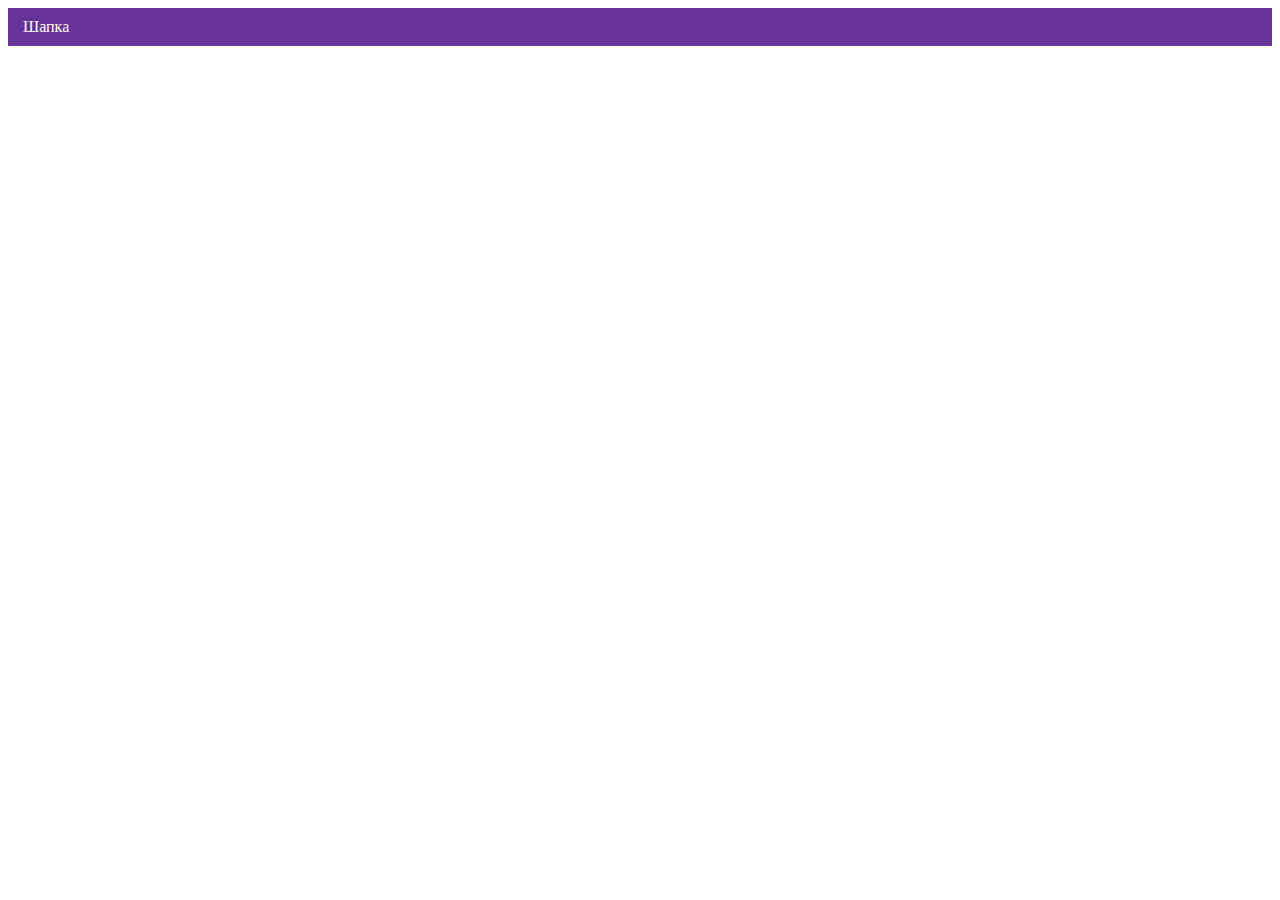
==== index.html @ 90cad971 "Deploying to gh-pages from @ htmlacademy-adaptive/1370879-cat-energy-30@26f9d9903fffa2d793361d115cda" ====
<!DOCTYPE html><html class="page" lang="ru"><head><meta charset="UTF-8"><title>Название проекта</title><meta name="viewport" content="width=device-width,initial-scale=1"><link rel="stylesheet" href="styles/styles.css"><script src="scripts/index.js" defer="defer"></script></head><body class="page__body"><header class="header">Шапка</header></body></html>
---- styles/styles.css ----
@charset "UTF-8";.header{background-color:#639;color:#fff;padding:10px 15px}
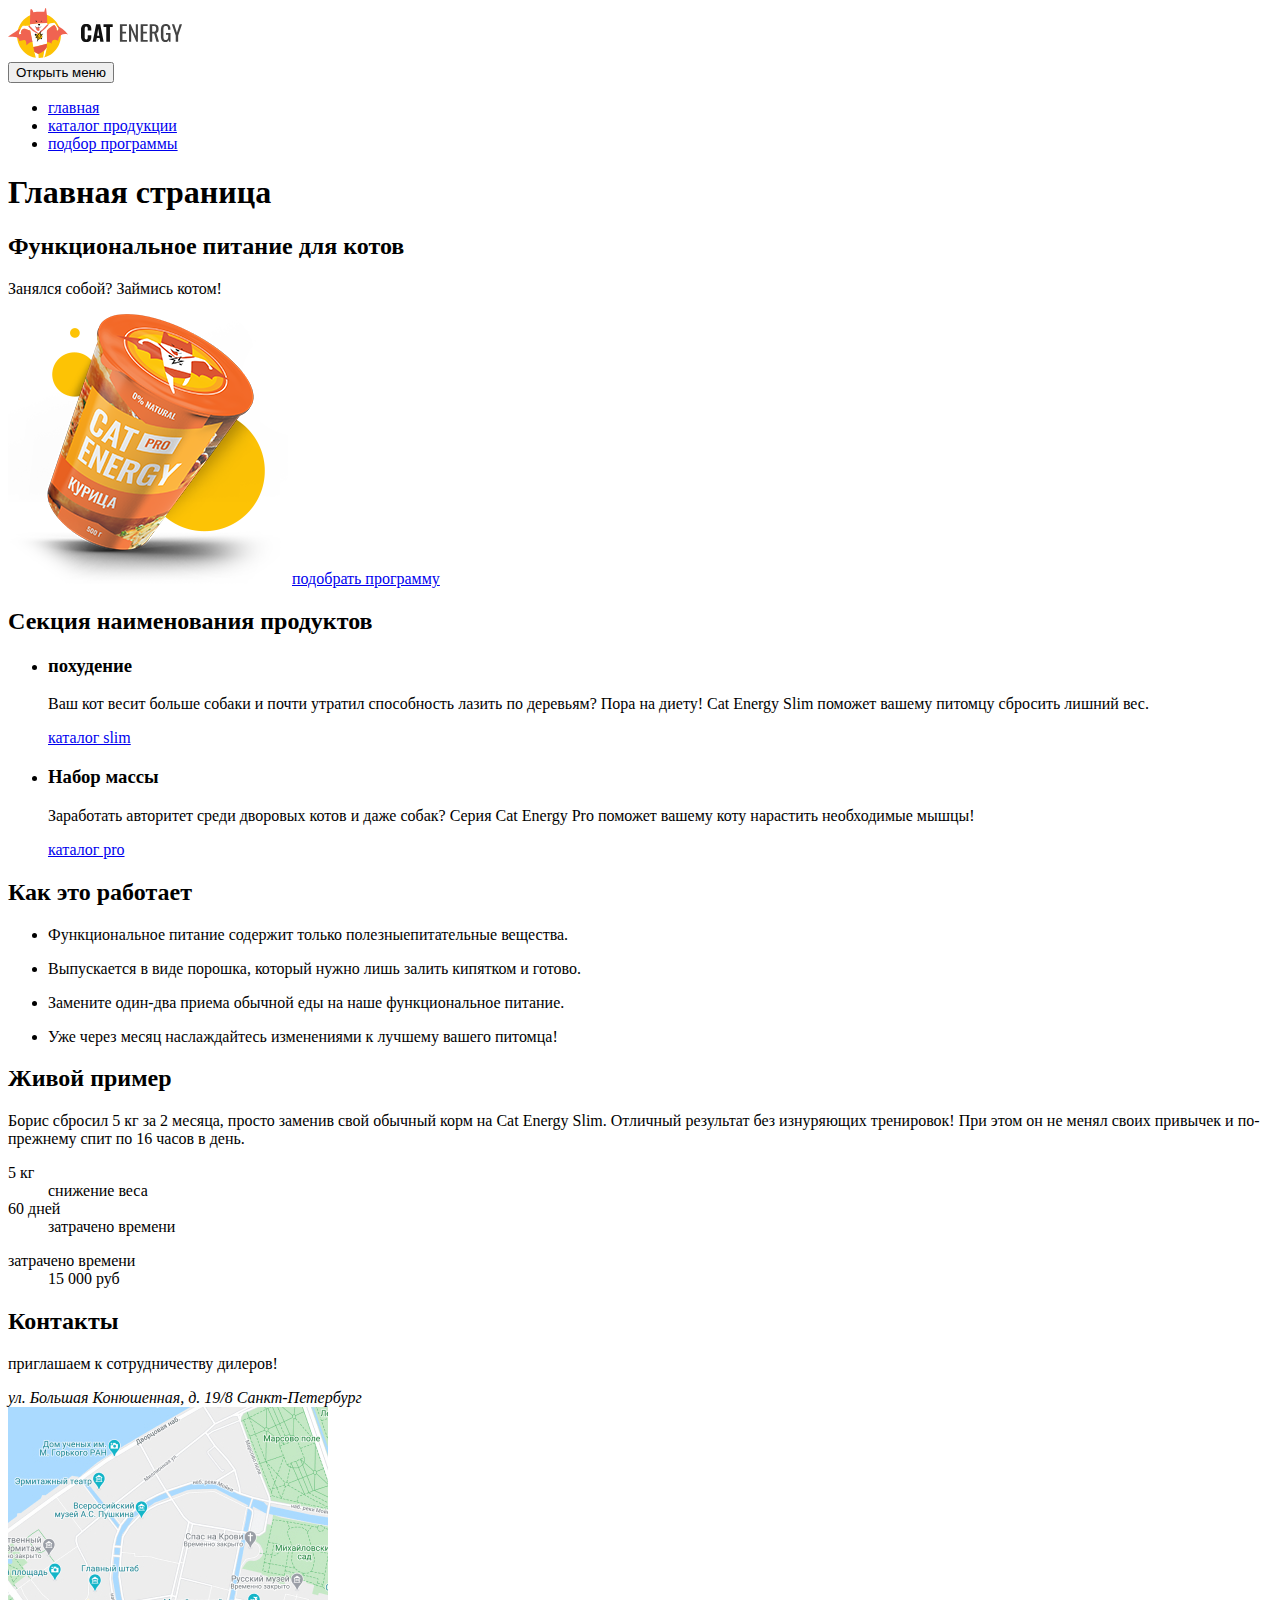
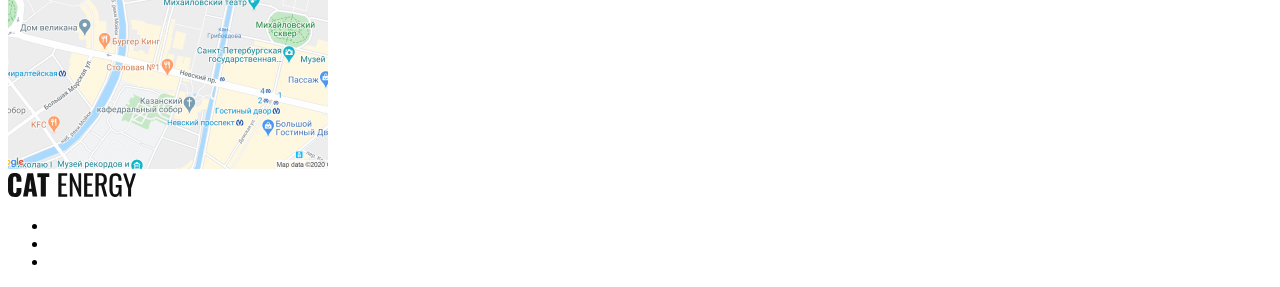
==== commit f549387b: "Deploying to gh-pages from @ htmlacademy-adaptive/1370879-cat-energy-30@d2dc400346623bf3481dd127fb9e" ====
--- a/index.html
+++ b/index.html
@@ -1 +1 @@
-<!DOCTYPE html><html class="page" lang="ru"><head><meta charset="UTF-8"><title>Название проекта</title><meta name="viewport" content="width=device-width,initial-scale=1"><link rel="stylesheet" href="styles/styles.css"><script src="scripts/index.js" defer="defer"></script></head><body class="page__body"><header class="header">Шапка</header></body></html>+<!DOCTYPE html><html class="page" lang="ru"><head><meta charset="UTF-8"><title>Название проекта</title><meta name="viewport" content="width=device-width,initial-scale=1"><link rel="stylesheet" href="styles/styles.css"><script src="scripts/index.js" defer="defer"></script></head><body class="page__body"><header class="page__main-header main-header"><a class="main-header__logo" href="index.html"><img class="main-header__logo-image" src="images/logo-tablet.svg" width="174" height="50" alt="Кэт Энержи"></a><nav class="main-header__nav site-navigation"><button class="site-navigation__toggle" type="button"><span class="visually-hidden">Открыть меню</span></button><ul class="site-navigation__list"><li class="site-navigation__item site-navigation__item--current"><a class="site-navigation__link" href="#">главная</a></li><li class="site-navigation__item"><a class="site-navigation__link" href="catalog.html">каталог продукции</a></li><li class="site-navigation__item"><a class="site-navigation__link" href="form.html">подбор программы</a></li></ul></nav></header><main class="page__main"><h1 class="visually-hidden">Главная страница</h1><section class="promo"><h2 class="promo__title">Функциональное питание для котов</h2><p class="promo__slogan">Занялся собой? Займись котом!</p><img src="images/promo-image.png" width="280" height="270" alt="В фокусе изображение спортивного питания для котов"> <a class="promo__link button" href="#">подобрать программу</a></section><section class="product"><h2 class="visually-hidden">Секция наименования продуктов</h2><ul class="product__list"><li class="product__list-item product-card"><article class="product-card__box"><!-- <img class="product-card__image" src="" alt=""> --><h3 class="product-card__title">похудение</h3><p class="product-card__description">Ваш кот весит больше собаки и почти утратил способность лазить по деревьям? Пора на диету! Cat Energy Slim поможет вашему питомцу сбросить лишний вес.</p><a class="product-card__button button" href="#">каталог slim</a></article></li><li class="product__list-item product-card"><article class="product-card__box"><!-- <img class="product-card__image" src="" alt=""> --><h3 class="product-card__title">Набор массы</h3><p class="product-card__description">Заработать авторитет среди дворовых котов и даже собак? Серия Cat Energy Pro поможет вашему коту нарастить необходимые мышцы!</p><a class="product-card__button button" href="#">каталог pro</a></article></li></ul></section><section class="examples"><h2 class="examples__title">Как это работает</h2><ul class="examples__list"><li class="examples__list-item list-item list-item--leaf"><!-- <img class="list-item__image" src="" alt=""> --><p class="list-item__text">Функциональное питание содержит только полезныепитательные вещества.</p></li><li class="examples__list-item list-item list-item--powder"><!-- <img class="list-item__image" src="" alt=""> --><p class="list-item__text">Выпускается в виде порошка, который нужно лишь залить кипятком и готово.</p></li><li class="examples__list-item list-item list-item--meal"><!-- <img class="list-item__image" src="" alt=""> --><p class="list-item__text">Замените один-два приема обычной еды на наше функциональное питание.</p></li><li class="examples__list-item list-item list-item--time"><!-- <img class="list-item__image" src="" alt=""> --><p class="list-item__text">Уже через месяц наслаждайтесь изменениями к лучшему вашего питомца!</p></li></ul></section><section class="live-example"><h2 class="live-example__title">Живой пример</h2><p class="live-example__description">Борис сбросил 5 кг за 2 месяца, просто заменив свой обычный корм на Cat Energy Slim. Отличный результат без изнуряющих тренировок! При этом он не менял своих привычек и по-прежнему спит по 16 часов в день.</p><dl class="live-example__list description-list"><div class="description-list__col"><dt class="description-list__term">5 <span>кг</span></dt><dd class="description-list__definition">снижение веса</dd></div><div class="description-list__col"><dt class="description-list__term">60 <span>дней</span></dt><dd class="description-list__definition">затрачено времени</dd></div></dl><dl class="live-example__list definition-list"><dt class="definition-list__term">затрачено времени</dt><dd class="definition-list__definition">15 000 <span>руб</span></dd></dl><div class="live-example__carousel carousel"><!-- <img class="carousel__image" src="" alt=""> --><!-- <img class="carousel__image" src="" alt=""> --><div class="carousel__control control"><div class="control"></div></div></div></section></main><footer class="footer"><div class="contacts"><h2 class="visually-hidden">Контакты</h2><div class="contacts__col-text"><p class="contacts__heading">приглашаем к сотрудничеству дилеров!</p><address class="contacts__address">ул. Большая Конюшенная, д. 19/8 Санкт-Петербург</address></div><div class="contacts__col-map map"><img class="map__image" src="images/map.jpg" width="320" height="362" alt="Карта с указанием положения магазина на ней"></div></div><a class="footer__logo" href="#" aria-label="social-link"><img src="images/footer-logo.svg" width="128" height="24" alt="Кэт Энержи"></a><ul class="socials"><li class="socials__item"><a class="socials__link socials__link--vk" href="#" aria-label="social-link"><!-- <img src="" alt=""> --></a></li><li class="socials__item"><a class="socials__link socials__link--youtube" href="#" aria-label="social-link"><!-- <img src="" alt=""> --></a></li><li class="socials__item"><a class="socials__link socials__link--telegram" href="#" aria-label="social-link"><!-- <img src="" alt=""> --></a></li></ul><a class="footer__copyright" href="#" aria-label="to-home-page"><!-- <img src="" alt=""> --></a></footer></body></html>--- a/styles/styles.css
+++ b/styles/styles.css
@@ -1 +1 @@
-@charset "UTF-8";.header{background-color:#639;color:#fff;padding:10px 15px}+@charset "UTF-8";.header{color:#fff;padding:10px 15px}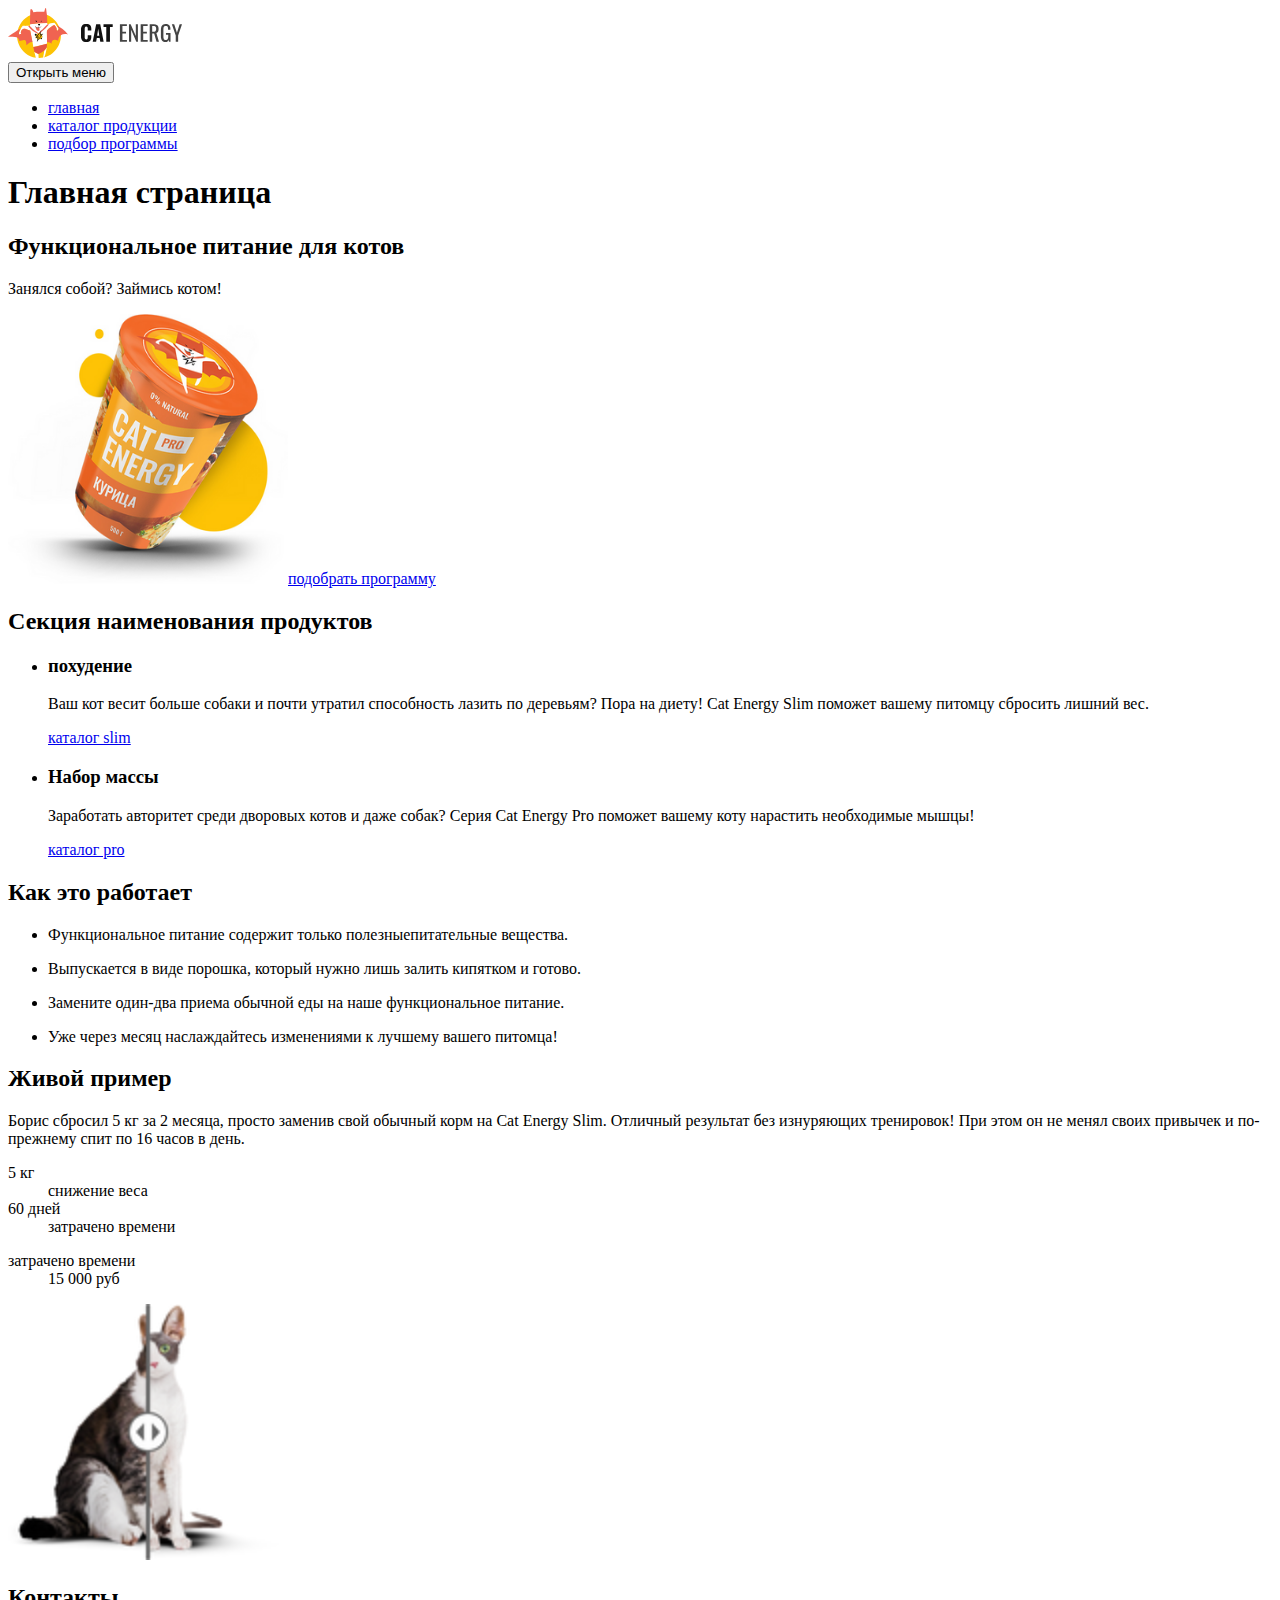
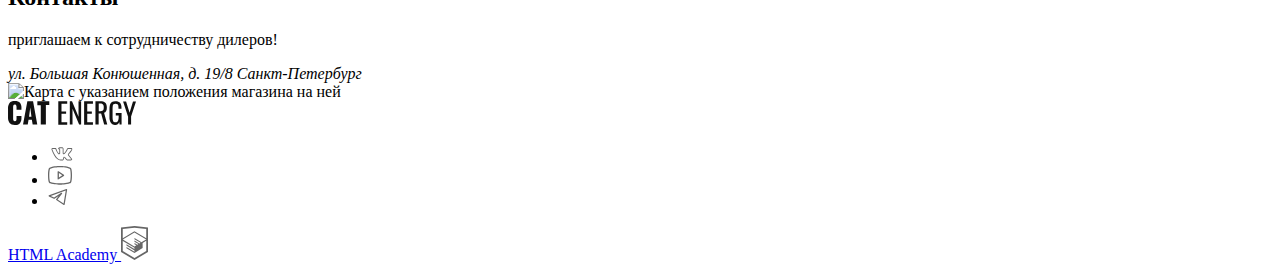
==== commit 3c390c06: "Deploying to gh-pages from @ htmlacademy-adaptive/1370879-cat-energy-30@30f369b840cfea208fa0522a5802" ====
--- a/index.html
+++ b/index.html
@@ -1 +1 @@
-<!DOCTYPE html><html class="page" lang="ru"><head><meta charset="UTF-8"><title>Название проекта</title><meta name="viewport" content="width=device-width,initial-scale=1"><link rel="stylesheet" href="styles/styles.css"><script src="scripts/index.js" defer="defer"></script></head><body class="page__body"><header class="page__main-header main-header"><a class="main-header__logo" href="index.html"><img class="main-header__logo-image" src="images/logo-tablet.svg" width="174" height="50" alt="Кэт Энержи"></a><nav class="main-header__nav site-navigation"><button class="site-navigation__toggle" type="button"><span class="visually-hidden">Открыть меню</span></button><ul class="site-navigation__list"><li class="site-navigation__item site-navigation__item--current"><a class="site-navigation__link" href="#">главная</a></li><li class="site-navigation__item"><a class="site-navigation__link" href="catalog.html">каталог продукции</a></li><li class="site-navigation__item"><a class="site-navigation__link" href="form.html">подбор программы</a></li></ul></nav></header><main class="page__main"><h1 class="visually-hidden">Главная страница</h1><section class="promo"><h2 class="promo__title">Функциональное питание для котов</h2><p class="promo__slogan">Занялся собой? Займись котом!</p><img src="images/promo-image.png" width="280" height="270" alt="В фокусе изображение спортивного питания для котов"> <a class="promo__link button" href="#">подобрать программу</a></section><section class="product"><h2 class="visually-hidden">Секция наименования продуктов</h2><ul class="product__list"><li class="product__list-item product-card"><article class="product-card__box"><!-- <img class="product-card__image" src="" alt=""> --><h3 class="product-card__title">похудение</h3><p class="product-card__description">Ваш кот весит больше собаки и почти утратил способность лазить по деревьям? Пора на диету! Cat Energy Slim поможет вашему питомцу сбросить лишний вес.</p><a class="product-card__button button" href="#">каталог slim</a></article></li><li class="product__list-item product-card"><article class="product-card__box"><!-- <img class="product-card__image" src="" alt=""> --><h3 class="product-card__title">Набор массы</h3><p class="product-card__description">Заработать авторитет среди дворовых котов и даже собак? Серия Cat Energy Pro поможет вашему коту нарастить необходимые мышцы!</p><a class="product-card__button button" href="#">каталог pro</a></article></li></ul></section><section class="examples"><h2 class="examples__title">Как это работает</h2><ul class="examples__list"><li class="examples__list-item list-item list-item--leaf"><!-- <img class="list-item__image" src="" alt=""> --><p class="list-item__text">Функциональное питание содержит только полезныепитательные вещества.</p></li><li class="examples__list-item list-item list-item--powder"><!-- <img class="list-item__image" src="" alt=""> --><p class="list-item__text">Выпускается в виде порошка, который нужно лишь залить кипятком и готово.</p></li><li class="examples__list-item list-item list-item--meal"><!-- <img class="list-item__image" src="" alt=""> --><p class="list-item__text">Замените один-два приема обычной еды на наше функциональное питание.</p></li><li class="examples__list-item list-item list-item--time"><!-- <img class="list-item__image" src="" alt=""> --><p class="list-item__text">Уже через месяц наслаждайтесь изменениями к лучшему вашего питомца!</p></li></ul></section><section class="live-example"><h2 class="live-example__title">Живой пример</h2><p class="live-example__description">Борис сбросил 5 кг за 2 месяца, просто заменив свой обычный корм на Cat Energy Slim. Отличный результат без изнуряющих тренировок! При этом он не менял своих привычек и по-прежнему спит по 16 часов в день.</p><dl class="live-example__list description-list"><div class="description-list__col"><dt class="description-list__term">5 <span>кг</span></dt><dd class="description-list__definition">снижение веса</dd></div><div class="description-list__col"><dt class="description-list__term">60 <span>дней</span></dt><dd class="description-list__definition">затрачено времени</dd></div></dl><dl class="live-example__list definition-list"><dt class="definition-list__term">затрачено времени</dt><dd class="definition-list__definition">15 000 <span>руб</span></dd></dl><div class="live-example__carousel carousel"><!-- <img class="carousel__image" src="" alt=""> --><!-- <img class="carousel__image" src="" alt=""> --><div class="carousel__control control"><div class="control"></div></div></div></section></main><footer class="footer"><div class="contacts"><h2 class="visually-hidden">Контакты</h2><div class="contacts__col-text"><p class="contacts__heading">приглашаем к сотрудничеству дилеров!</p><address class="contacts__address">ул. Большая Конюшенная, д. 19/8 Санкт-Петербург</address></div><div class="contacts__col-map map"><img class="map__image" src="images/map.jpg" width="320" height="362" alt="Карта с указанием положения магазина на ней"></div></div><a class="footer__logo" href="#" aria-label="social-link"><img src="images/footer-logo.svg" width="128" height="24" alt="Кэт Энержи"></a><ul class="socials"><li class="socials__item"><a class="socials__link socials__link--vk" href="#" aria-label="social-link"><!-- <img src="" alt=""> --></a></li><li class="socials__item"><a class="socials__link socials__link--youtube" href="#" aria-label="social-link"><!-- <img src="" alt=""> --></a></li><li class="socials__item"><a class="socials__link socials__link--telegram" href="#" aria-label="social-link"><!-- <img src="" alt=""> --></a></li></ul><a class="footer__copyright" href="#" aria-label="to-home-page"><!-- <img src="" alt=""> --></a></footer></body></html>+<!DOCTYPE html><html class="page" lang="ru"><head><meta charset="UTF-8"><title>Название проекта</title><meta name="viewport" content="width=device-width,initial-scale=1"><link rel="apple-touch-icon" sizes="57x57" href="favicons/apple-icon-57x57.png"><link rel="apple-touch-icon" sizes="60x60" href="favicons/apple-icon-60x60.png"><link rel="apple-touch-icon" sizes="72x72" href="favicons/apple-icon-72x72.png"><link rel="apple-touch-icon" sizes="76x76" href="favicons/apple-icon-76x76.png"><link rel="apple-touch-icon" sizes="114x114" href="favicons/apple-icon-114x114.png"><link rel="apple-touch-icon" sizes="120x120" href="favicons/apple-icon-120x120.png"><link rel="apple-touch-icon" sizes="144x144" href="favicons/apple-icon-144x144.png"><link rel="apple-touch-icon" sizes="152x152" href="favicons/apple-icon-152x152.png"><link rel="apple-touch-icon" sizes="180x180" href="favicons/apple-icon-180x180.png"><link rel="icon" type="image/png" sizes="192x192" href="favicons/android-icon-192x192.png"><link rel="icon" type="image/png" sizes="32x32" href="favicons/favicon-32x32.png"><link rel="icon" type="image/png" sizes="96x96" href="favicons/favicon-96x96.png"><link rel="icon" type="image/png" sizes="16x16" href="favicons/favicon-16x16.png"><!-- <link rel="manifest" href="manifest.json"> --><link rel="stylesheet" href="styles/styles.css"><script src="scripts/index.js" defer="defer"></script></head><body class="page__body"><header class="page__main-header main-header"><a class="main-header__logo logo" href="index.html"><picture><source media="(min-width: 768px)" type="image/svg+xml" srcset="images/logo-tablet.svg" width="174" height="50"><img class="logo__icon" src="images/logo-mobile.svg" width="33" height="38" alt="Кэт Энержи"></picture></a><nav class="main-header__nav site-navigation"><button class="site-navigation__toggle" type="button"><span class="visually-hidden">Открыть меню</span></button><ul class="site-navigation__list"><li class="site-navigation__item site-navigation__item--current"><a class="site-navigation__link" href="#">главная</a></li><li class="site-navigation__item"><a class="site-navigation__link" href="catalog.html">каталог продукции</a></li><li class="site-navigation__item"><a class="site-navigation__link" href="form.html">подбор программы</a></li></ul></nav></header><main class="page__main"><h1 class="visually-hidden">Главная страница</h1><section class="promo"><h2 class="promo__title">Функциональное питание для котов</h2><p class="promo__slogan">Занялся собой? Займись котом!</p><picture><source media="(min-width: 1440px)" type="image/png" srcset="images/promo-image-desktop@1x.png, images/promo-image-desktop@2x.png 2x"><source media="(min-width: 768px)" type="image/png" srcset="images/promo-image-tablet@1x.png, images/promo-image-tablet@2x.png 2x"><img src="images/promo-image@1x.png" srcset="images/promo-image@2x.png 2x" width="280" height="270" alt="В фокусе изображение спортивного питания для котов"></picture><a class="promo__link button" href="#">подобрать программу</a></section><section class="product"><h2 class="visually-hidden">Секция наименования продуктов</h2><ul class="product__list"><li class="product__item product-card product-card--diet"><article class="product-card__box"><h3 class="product-card__title">похудение</h3><p class="product-card__description">Ваш кот весит больше собаки и почти утратил способность лазить по деревьям? Пора на диету! Cat Energy Slim поможет вашему питомцу сбросить лишний вес.</p><a class="product-card__button button button--link" href="#">каталог slim</a></article></li><li class="product__item product-card product-card--weight-gain"><article class="product-card__box"><h3 class="product-card__title">Набор массы</h3><p class="product-card__description">Заработать авторитет среди дворовых котов и даже собак? Серия Cat Energy Pro поможет вашему коту нарастить необходимые мышцы!</p><a class="product-card__button button button--link" href="#">каталог pro</a></article></li></ul></section><section class="examples"><h2 class="examples__title">Как это работает</h2><ul class="examples__list"><li class="examples__list-item list-item list-item--leaf"><p class="list-item__text">Функциональное питание содержит только полезныепитательные вещества.</p></li><li class="examples__list-item list-item list-item--powder"><p class="list-item__text">Выпускается в виде порошка, который нужно лишь залить кипятком и готово.</p></li><li class="examples__list-item list-item list-item--meal"><p class="list-item__text">Замените один-два приема обычной еды на наше функциональное питание.</p></li><li class="examples__list-item list-item list-item--time"><p class="list-item__text">Уже через месяц наслаждайтесь изменениями к лучшему вашего питомца!</p></li></ul></section><section class="example"><h2 class="example__title">Живой пример</h2><p class="example__description">Борис сбросил 5 кг за 2 месяца, просто заменив свой обычный корм на Cat Energy Slim. Отличный результат без изнуряющих тренировок! При этом он не менял своих привычек и по-прежнему спит по 16 часов в день.</p><dl class="example__list description-list"><div class="description-list__col"><dt class="description-list__term">5 <span>кг</span></dt><dd class="description-list__definition">снижение веса</dd></div><div class="description-list__col"><dt class="description-list__term">60 <span>дней</span></dt><dd class="description-list__definition">затрачено времени</dd></div></dl><dl class="example__list definition-list"><dt class="definition-list__term">затрачено времени</dt><dd class="definition-list__definition">15 000 <span>руб</span></dd></dl><div class="example__carousel carousel"><picture><img class="carousel__image" src="images/slides@1x.png" srcset="images/slides@2x.png 2x" width="280" height="256" alt="Изображение кота в состоянии до и после скидывание веса"></picture><div class="carousel__control control"><div class="control"></div></div></div></section></main><footer class="footer"><div class="contacts"><h2 class="visually-hidden">Контакты</h2><div class="contacts__col-text"><p class="contacts__heading">приглашаем к сотрудничеству дилеров!</p><address class="contacts__address">ул. Большая Конюшенная, д. 19/8 Санкт-Петербург</address></div><div class="contacts__col-map map"><img class="map__image" src="images/map.jpg" width="320" height="362" alt="Карта с указанием положения магазина на ней"></div></div><a class="footer__logo" href="#" aria-label="social-link"><img src="images/footer-logo.svg" width="128" height="24" alt="Кэт Энержи"></a><ul class="socials"><li class="socials__item"><a class="socials__link socials__link--vk" href="#" aria-label="social-link"><img src="images/vkontakte.svg" width="27" height="17" alt="Логотип vkontakte"></a></li><li class="socials__item"><a class="socials__link socials__link--youtube" href="#" aria-label="social-link"><img src="images/youtube.svg" width="24" height="19" alt="Логотип Youtube"></a></li><li class="socials__item"><a class="socials__link socials__link--telegram" href="#" aria-label="social-link"><img src="images/telegram.svg" width="20" height="17" alt="Логотип Telegram"></a></li></ul><a class="footer__copyright" href="#" aria-label="to-home-page">HTML Academy <img src="images/html-academy-logo.svg" width="27" height="34" alt="Логотип HTML ACADEMY"></a></footer></body></html>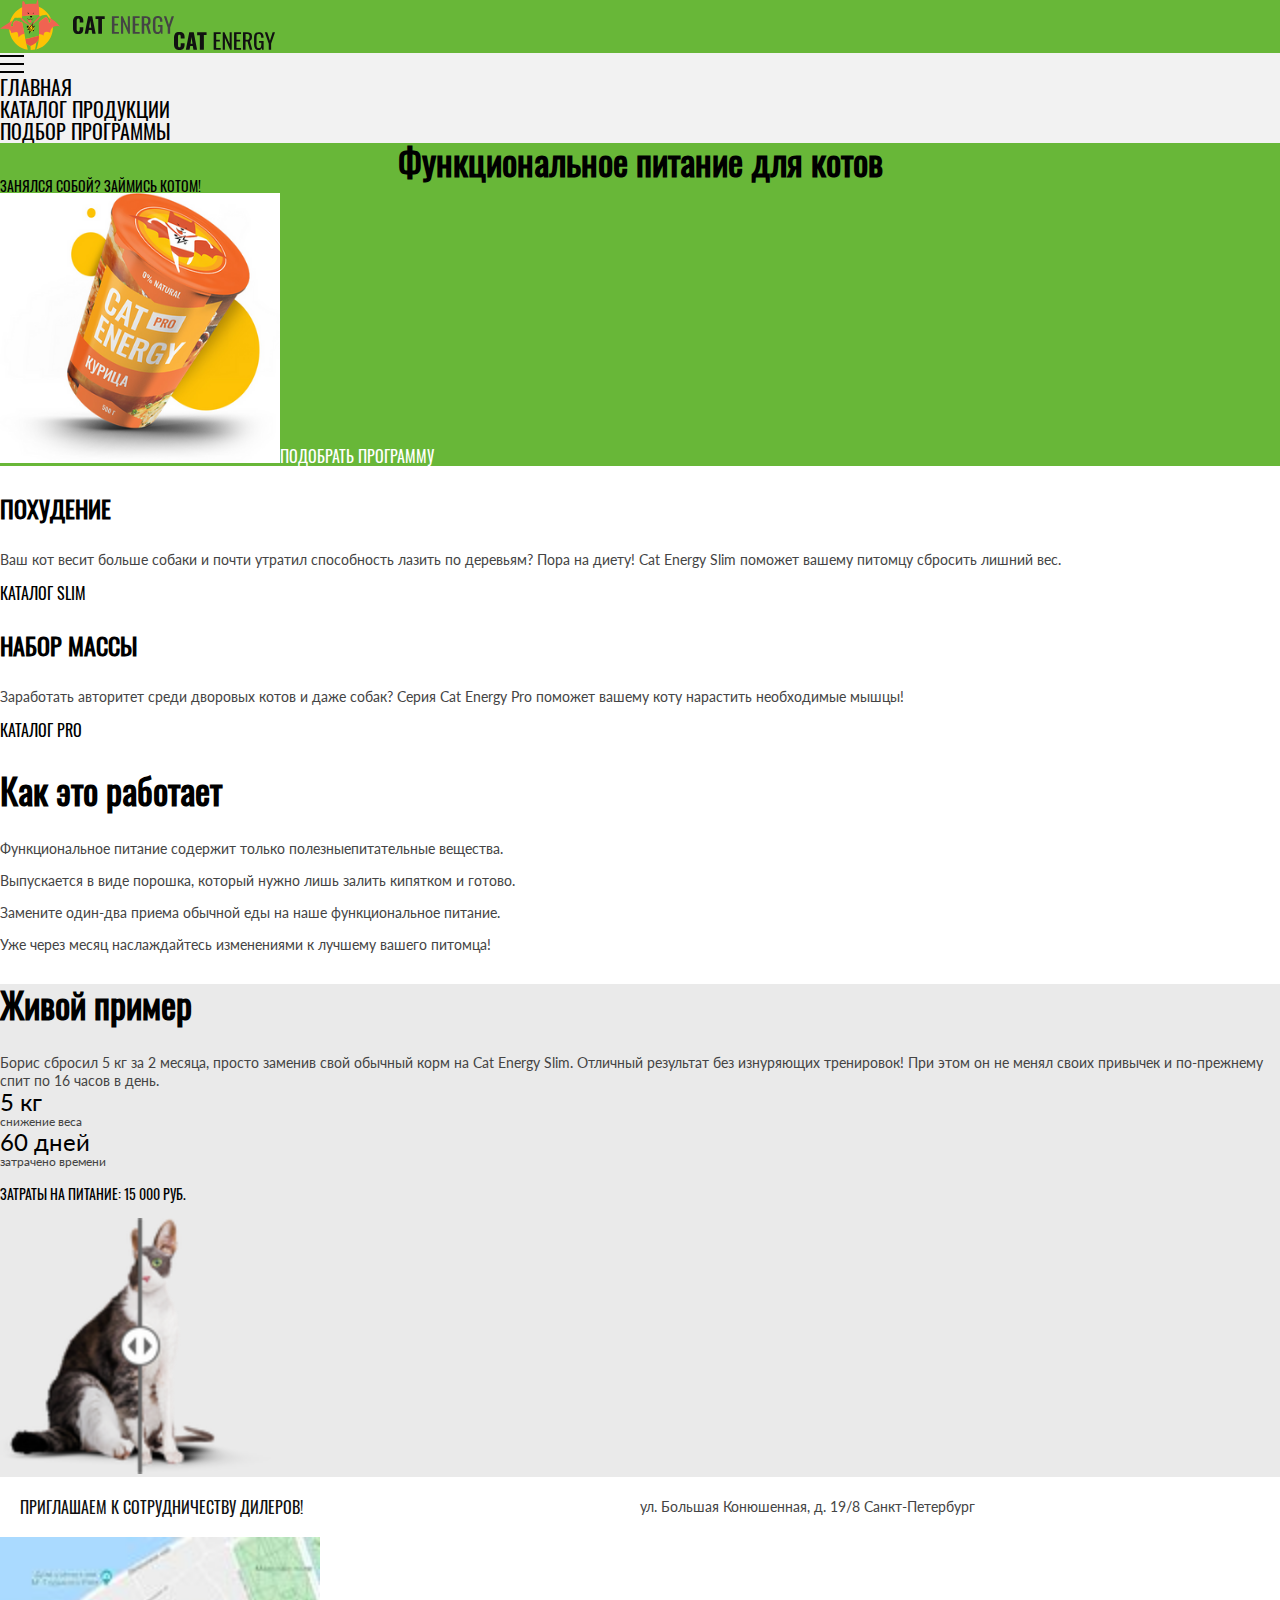
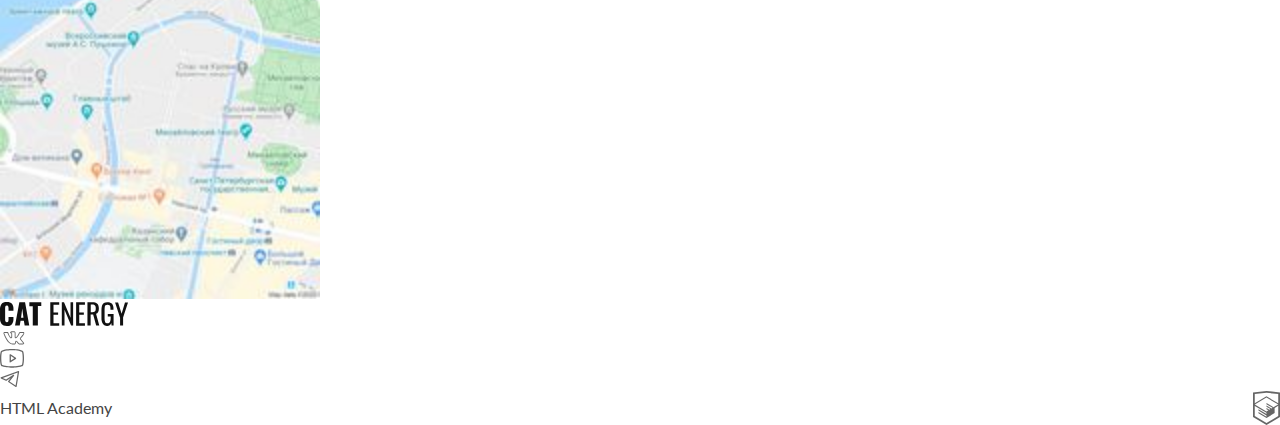
==== commit a41261de: "Deploying to gh-pages from @ htmlacademy-adaptive/1370879-cat-energy-30@36b0df5e6c14b0ab7f1eb90b1141" ====
--- a/index.html
+++ b/index.html
@@ -1 +1 @@
-<!DOCTYPE html><html class="page" lang="ru"><head><meta charset="UTF-8"><title>Название проекта</title><meta name="viewport" content="width=device-width,initial-scale=1"><link rel="apple-touch-icon" sizes="57x57" href="favicons/apple-icon-57x57.png"><link rel="apple-touch-icon" sizes="60x60" href="favicons/apple-icon-60x60.png"><link rel="apple-touch-icon" sizes="72x72" href="favicons/apple-icon-72x72.png"><link rel="apple-touch-icon" sizes="76x76" href="favicons/apple-icon-76x76.png"><link rel="apple-touch-icon" sizes="114x114" href="favicons/apple-icon-114x114.png"><link rel="apple-touch-icon" sizes="120x120" href="favicons/apple-icon-120x120.png"><link rel="apple-touch-icon" sizes="144x144" href="favicons/apple-icon-144x144.png"><link rel="apple-touch-icon" sizes="152x152" href="favicons/apple-icon-152x152.png"><link rel="apple-touch-icon" sizes="180x180" href="favicons/apple-icon-180x180.png"><link rel="icon" type="image/png" sizes="192x192" href="favicons/android-icon-192x192.png"><link rel="icon" type="image/png" sizes="32x32" href="favicons/favicon-32x32.png"><link rel="icon" type="image/png" sizes="96x96" href="favicons/favicon-96x96.png"><link rel="icon" type="image/png" sizes="16x16" href="favicons/favicon-16x16.png"><!-- <link rel="manifest" href="manifest.json"> --><link rel="stylesheet" href="styles/styles.css"><script src="scripts/index.js" defer="defer"></script></head><body class="page__body"><header class="page__main-header main-header"><a class="main-header__logo logo" href="index.html"><picture><source media="(min-width: 768px)" type="image/svg+xml" srcset="images/logo-tablet.svg" width="174" height="50"><img class="logo__icon" src="images/logo-mobile.svg" width="33" height="38" alt="Кэт Энержи"></picture></a><nav class="main-header__nav site-navigation"><button class="site-navigation__toggle" type="button"><span class="visually-hidden">Открыть меню</span></button><ul class="site-navigation__list"><li class="site-navigation__item site-navigation__item--current"><a class="site-navigation__link" href="#">главная</a></li><li class="site-navigation__item"><a class="site-navigation__link" href="catalog.html">каталог продукции</a></li><li class="site-navigation__item"><a class="site-navigation__link" href="form.html">подбор программы</a></li></ul></nav></header><main class="page__main"><h1 class="visually-hidden">Главная страница</h1><section class="promo"><h2 class="promo__title">Функциональное питание для котов</h2><p class="promo__slogan">Занялся собой? Займись котом!</p><picture><source media="(min-width: 1440px)" type="image/png" srcset="images/promo-image-desktop@1x.png, images/promo-image-desktop@2x.png 2x"><source media="(min-width: 768px)" type="image/png" srcset="images/promo-image-tablet@1x.png, images/promo-image-tablet@2x.png 2x"><img src="images/promo-image@1x.png" srcset="images/promo-image@2x.png 2x" width="280" height="270" alt="В фокусе изображение спортивного питания для котов"></picture><a class="promo__link button" href="#">подобрать программу</a></section><section class="product"><h2 class="visually-hidden">Секция наименования продуктов</h2><ul class="product__list"><li class="product__item product-card product-card--diet"><article class="product-card__box"><h3 class="product-card__title">похудение</h3><p class="product-card__description">Ваш кот весит больше собаки и почти утратил способность лазить по деревьям? Пора на диету! Cat Energy Slim поможет вашему питомцу сбросить лишний вес.</p><a class="product-card__button button button--link" href="#">каталог slim</a></article></li><li class="product__item product-card product-card--weight-gain"><article class="product-card__box"><h3 class="product-card__title">Набор массы</h3><p class="product-card__description">Заработать авторитет среди дворовых котов и даже собак? Серия Cat Energy Pro поможет вашему коту нарастить необходимые мышцы!</p><a class="product-card__button button button--link" href="#">каталог pro</a></article></li></ul></section><section class="examples"><h2 class="examples__title">Как это работает</h2><ul class="examples__list"><li class="examples__list-item list-item list-item--leaf"><p class="list-item__text">Функциональное питание содержит только полезныепитательные вещества.</p></li><li class="examples__list-item list-item list-item--powder"><p class="list-item__text">Выпускается в виде порошка, который нужно лишь залить кипятком и готово.</p></li><li class="examples__list-item list-item list-item--meal"><p class="list-item__text">Замените один-два приема обычной еды на наше функциональное питание.</p></li><li class="examples__list-item list-item list-item--time"><p class="list-item__text">Уже через месяц наслаждайтесь изменениями к лучшему вашего питомца!</p></li></ul></section><section class="example"><h2 class="example__title">Живой пример</h2><p class="example__description">Борис сбросил 5 кг за 2 месяца, просто заменив свой обычный корм на Cat Energy Slim. Отличный результат без изнуряющих тренировок! При этом он не менял своих привычек и по-прежнему спит по 16 часов в день.</p><dl class="example__list description-list"><div class="description-list__col"><dt class="description-list__term">5 <span>кг</span></dt><dd class="description-list__definition">снижение веса</dd></div><div class="description-list__col"><dt class="description-list__term">60 <span>дней</span></dt><dd class="description-list__definition">затрачено времени</dd></div></dl><dl class="example__list definition-list"><dt class="definition-list__term">затрачено времени</dt><dd class="definition-list__definition">15 000 <span>руб</span></dd></dl><div class="example__carousel carousel"><picture><img class="carousel__image" src="images/slides@1x.png" srcset="images/slides@2x.png 2x" width="280" height="256" alt="Изображение кота в состоянии до и после скидывание веса"></picture><div class="carousel__control control"><div class="control"></div></div></div></section></main><footer class="footer"><div class="contacts"><h2 class="visually-hidden">Контакты</h2><div class="contacts__col-text"><p class="contacts__heading">приглашаем к сотрудничеству дилеров!</p><address class="contacts__address">ул. Большая Конюшенная, д. 19/8 Санкт-Петербург</address></div><div class="contacts__col-map map"><img class="map__image" src="images/map.jpg" width="320" height="362" alt="Карта с указанием положения магазина на ней"></div></div><a class="footer__logo" href="#" aria-label="social-link"><img src="images/footer-logo.svg" width="128" height="24" alt="Кэт Энержи"></a><ul class="socials"><li class="socials__item"><a class="socials__link socials__link--vk" href="#" aria-label="social-link"><img src="images/vkontakte.svg" width="27" height="17" alt="Логотип vkontakte"></a></li><li class="socials__item"><a class="socials__link socials__link--youtube" href="#" aria-label="social-link"><img src="images/youtube.svg" width="24" height="19" alt="Логотип Youtube"></a></li><li class="socials__item"><a class="socials__link socials__link--telegram" href="#" aria-label="social-link"><img src="images/telegram.svg" width="20" height="17" alt="Логотип Telegram"></a></li></ul><a class="footer__copyright" href="#" aria-label="to-home-page">HTML Academy <img src="images/html-academy-logo.svg" width="27" height="34" alt="Логотип HTML ACADEMY"></a></footer></body></html>+<!DOCTYPE html><html class="page" lang="ru"><head><meta charset="UTF-8"><meta name="viewport" content="width=device-width,initial-scale=1"><link rel="apple-touch-icon" sizes="57x57" href="favicons/apple-icon-57x57.png"><link rel="apple-touch-icon" sizes="60x60" href="favicons/apple-icon-60x60.png"><link rel="apple-touch-icon" sizes="72x72" href="favicons/apple-icon-72x72.png"><link rel="apple-touch-icon" sizes="76x76" href="favicons/apple-icon-76x76.png"><link rel="apple-touch-icon" sizes="114x114" href="favicons/apple-icon-114x114.png"><link rel="apple-touch-icon" sizes="120x120" href="favicons/apple-icon-120x120.png"><link rel="apple-touch-icon" sizes="144x144" href="favicons/apple-icon-144x144.png"><link rel="apple-touch-icon" sizes="152x152" href="favicons/apple-icon-152x152.png"><link rel="apple-touch-icon" sizes="180x180" href="favicons/apple-icon-180x180.png"><link rel="icon" type="image/png" sizes="192x192" href="favicons/android-icon-192x192.png"><link rel="icon" type="image/png" sizes="32x32" href="favicons/favicon-32x32.png"><link rel="icon" type="image/png" sizes="96x96" href="favicons/favicon-96x96.png"><link rel="icon" type="image/png" sizes="16x16" href="favicons/favicon-16x16.png"><title>Название проекта</title><link rel="stylesheet" href="styles/styles.css"><script src="scripts/index.js" defer="defer"></script></head><body class="page__body"><header class="page__main-header main-header"><a class="main-header__logo logo" href="index.html"><picture><source media="(min-width: 768px)" type="image/svg+xml" srcset="images/logo-tablet.svg" width="174" height="50"><img class="logo__icon" src="images/logo-mobile.svg" width="33" height="38" alt="Кэт Энержи"></picture><picture><img class="logo__slogan" src="images/logo-mobile-2.svg" width="101" height="18" alt="Кэт Энержи"></picture></a><nav class="main-header__nav site-navigation"><button class="site-navigation__toggle" type="button"><span class="visually-hidden">Открыть меню</span></button><ul class="site-navigation__list"><li class="site-navigation__item site-navigation__item--current"><a class="site-navigation__link" href="#">главная</a></li><li class="site-navigation__item"><a class="site-navigation__link" href="catalog.html">каталог продукции</a></li><li class="site-navigation__item"><a class="site-navigation__link" href="form.html">подбор программы</a></li></ul></nav></header><main class="page__main"><h1 class="visually-hidden">Главная страница</h1><section class="promo"><h2 class="promo__title">Функциональное питание для котов</h2><p class="promo__slogan">Занялся собой? Займись котом!</p><picture><source media="(min-width: 1440px)" type="image/png" srcset="images/promo-image-desktop@1x.png, images/promo-image-desktop@2x.png 2x"><source media="(min-width: 768px)" type="image/png" srcset="images/promo-image-tablet@1x.png, images/promo-image-tablet@2x.png 2x"><img src="images/promo-image@1x.png" srcset="images/promo-image@2x.png 2x" width="280" height="270" alt="В фокусе изображение спортивного питания для котов"></picture><a class="promo__link button" href="#">подобрать программу</a></section><section class="advertisement"><h2 class="visually-hidden">Секция рекламирования наименования продуктов</h2><ul class="advertisement__list"><li class="advertisement__item advertisement__item--diet"><article class="advertisement__box"><h3 class="advertisement__title">похудение</h3><p class="advertisement__description">Ваш кот весит больше собаки и почти утратил способность лазить по деревьям? Пора на диету! Cat Energy Slim поможет вашему питомцу сбросить лишний вес.</p><a class="advertisement__link link" href="#">каталог slim</a></article></li><li class="advertisement__item advertisement__item--weight-gain"><article class="advertisement__box"><h3 class="advertisement__title">Набор массы</h3><p class="advertisement__description">Заработать авторитет среди дворовых котов и даже собак? Серия Cat Energy Pro поможет вашему коту нарастить необходимые мышцы!</p><a class="advertisement__button link" href="#">каталог pro</a></article></li></ul></section><section class="how-it-work"><h2 class="how-it-work__title">Как это работает</h2><ul class="how-it-work__list"><li class="how-it-work__list-item how-it-work__list-item--leaf"><p class="how-it-work__text">Функциональное питание содержит только полезныепитательные вещества.</p></li><li class="how-it-work__list-item how-it-work__list-item--powder"><p class="how-it-work__text">Выпускается в виде порошка, который нужно лишь залить кипятком и готово.</p></li><li class="how-it-work__list-item how-it-work__list-item--meal"><p class="how-it-work__text">Замените один-два приема обычной еды на наше функциональное питание.</p></li><li class="how-it-work__list-item how-it-work__list-item--time"><p class="how-it-work__text">Уже через месяц наслаждайтесь изменениями к лучшему вашего питомца!</p></li></ul></section><section class="example"><h2 class="example__title">Живой пример</h2><p class="example__description">Борис сбросил 5 кг за 2 месяца, просто заменив свой обычный корм на Cat Energy Slim. Отличный результат без изнуряющих тренировок! При этом он не менял своих привычек и по-прежнему спит по 16 часов в день.</p><dl class="example__list example-stats"><div class="example-stats__col"><dt class="example-stats__term">5 <span>кг</span></dt><dd class="example-stats__definition">снижение веса</dd></div><div class="example-stats__col"><dt class="example-stats__term">60 <span>дней</span></dt><dd class="example-stats__definition">затрачено времени</dd></div></dl><p class="example__expenses">Затраты на питание: <span>15 000 РУБ</span>.</p><div class="example__carousel carousel"><picture><img class="carousel__image" src="images/slides@1x.png" srcset="images/slides@2x.png 2x" width="280" height="256" alt="Изображение кота в состоянии до и после скидывание веса"></picture><div class="carousel__control control"><div class="control"></div></div></div></section></main><footer class="footer"><div class="footer__contacts contacts"><h2 class="visually-hidden">Контакты</h2><div class="contacts__col-text"><p class="contacts__heading">приглашаем к сотрудничеству дилеров!</p><address class="contacts__address">ул. Большая Конюшенная, д. 19/8 Санкт-Петербург</address></div><div class="contacts__col-map map"><img class="map__image" src="images/map@1x.jpg" width="320" height="362" alt="Карта с указанием положения магазина на ней"></div></div><a class="footer__logo" href="#" aria-label="social-link"><img src="images/footer-logo.svg" width="128" height="24" alt="Кэт Энержи"></a><ul class="footer__socials socials"><li class="socials__item"><a class="socials__link socials__link--vk" href="#" aria-label="social-link"><img src="images/vkontakte.svg" width="27" height="17" alt="Логотип vkontakte"></a></li><li class="socials__item"><a class="socials__link socials__link--youtube" href="#" aria-label="social-link"><img src="images/youtube.svg" width="24" height="19" alt="Логотип Youtube"></a></li><li class="socials__item"><a class="socials__link socials__link--telegram" href="#" aria-label="social-link"><img src="images/telegram.svg" width="20" height="17" alt="Логотип Telegram"></a></li></ul><a class="footer__copyright" href="#" aria-label="to-home-page">HTML Academy <img src="images/html-academy-logo.svg" width="27" height="34" alt="Логотип HTML ACADEMY"></a></footer></body></html>--- a/styles/styles.css
+++ b/styles/styles.css
@@ -1 +1 @@
-@charset "UTF-8";.header{color:#fff;padding:10px 15px}+@charset "UTF-8";body{margin:0;padding:0;font-family:"Oswald",sans-serif;font-size:16px;font-weight:400;line-height:20px}@font-face{font-family:"Oswald";font-weight:400;font-style:normal;font-display:swap;src:url(../fonts/oswald/oswaldregular.woff2)format("woff2")}@font-face{font-family:"Lato";font-weight:400;font-style:normal;font-display:swap;src:url(../fonts/lato/Lato-Regular.woff2)format("woff2")}.visually-hidden{position:absolute;width:1px;height:1px;margin:-1px;border:0;padding:0;white-space:nowrap;-webkit-clip-path:inset(100%);clip-path:inset(100%);clip:rect(0 0 0 0);overflow:hidden}.page{display:grid;grid-template-rows:auto 1fr auto}.page__title{margin:0;font-size:36px;line-height:36px;color:#000}.main-header{background-color:#68b738}.site-navigation{background-color:#f2f2f2}.site-navigation__toggle{display:block;width:24px;height:24px;margin:0;padding:0;border:0;outline:0;background:0 0;background-image:url(../images/burger.svg);background-repeat:no-repeat;background-position:center}.site-navigation__list{margin:0;padding:0;list-style:none}.site-navigation__link{font-size:20px;line-height:20px;text-transform:uppercase;text-decoration:none;color:#000}.promo{background-color:#68b738}.promo__title{margin:0;font-size:36px;line-height:36px;text-align:center}.promo__slogan{margin:0;font-size:14px;line-height:14px;text-transform:uppercase}.advertisement__list{margin:0;padding:0;list-style:none}.advertisement__title{font-size:24px;line-height:37px;text-transform:uppercase;color:#000}.advertisement__description{font-family:"Lato",sans-serif;font-size:14px;line-height:18px;color:#444}.button,.button--show-all,.link{font-size:16px;text-transform:uppercase}.link{line-height:16px;color:#000;text-decoration:none}.button,.button--show-all{line-height:20px}.button{text-decoration:none;color:#fff}.button--show-all{color:#444}.how-it-work__title{font-size:36px;line-height:40px;color:#000}.how-it-work__list{margin:0;padding:0;list-style:none}.how-it-work__text{font-family:"Lato",sans-serif;font-size:14px;line-height:18px;color:#444}.example{background-color:#eaeaea}.example__title{font-size:36px;line-height:40px;color:#000}.example__description{margin:0;font-family:"Lato",sans-serif;font-size:14px;line-height:18px;color:#444}.example__expenses{font-size:14px;line-height:20px;text-transform:uppercase;color:#000}.example-stats{margin:0}.example-stats__definition,.example-stats__term{font-family:"Lato",sans-serif;font-size:24px;line-height:24px;color:#000}.example-stats__definition{margin:0;font-size:12px;line-height:16px;color:#444}.catalog__list{margin:0;padding:0;list-style:none}.card__heading{font-size:16px;line-height:20px;text-transform:uppercase;color:#222}.card-info__definition,.card-info__term{font-family:"Lato",sans-serif;font-size:16px;line-height:20px;color:#444}.card-info__definition{margin:0;font-size:12px;line-height:16px}.add-more__heading{font-size:16px;line-height:20px;text-transform:uppercase;color:#111}.add-more__slogan{font-family:"Lato",sans-serif;font-size:12px;line-height:16px;color:#444}.add-goods__title{margin:0;font-size:24px;line-height:24px;color:#000}.add-goods__list{margin:0;padding:0;list-style:none}.add-card__heading{margin:0;font-size:16px;line-height:16px;text-transform:uppercase;color:#222}.add-card__list{margin:0}.add-card__definition,.add-card__term{font-family:"Lato",sans-serif;font-size:14px;line-height:14px;color:#444}.add-card__definition{margin:0}.gift__slogan{font-family:"Lato",sans-serif;font-size:16px;line-height:20px;color:#fff}.form__title{margin:0;font-size:36px;line-height:36px;color:#000}.form__slogan{font-size:14px;line-height:18px;text-transform:uppercase;color:#000}.form-content__field{border:0;outline:0}.form-content__legend{padding:0;font-size:24px;line-height:26px;color:#000}.input,.label{font-size:16px;line-height:18px;text-transform:uppercase;color:#444}.input{padding:0}.footer__copyright{display:flex;align-items:center;font-family:"Lato",sans-serif;font-size:16px;line-height:20px;text-decoration:none;color:#444}.footer__copyright img{margin-left:auto}.contacts__col-text{display:flex;padding:20px}.contacts__heading{width:50%;margin:0;font-size:16px;line-height:20px;text-transform:uppercase;color:#111}.contacts__address{width:50%;font-style:normal;font-family:"Lato",sans-serif;font-size:14px;line-height:20px;color:#444}.socials{margin:0;padding:0;list-style:none}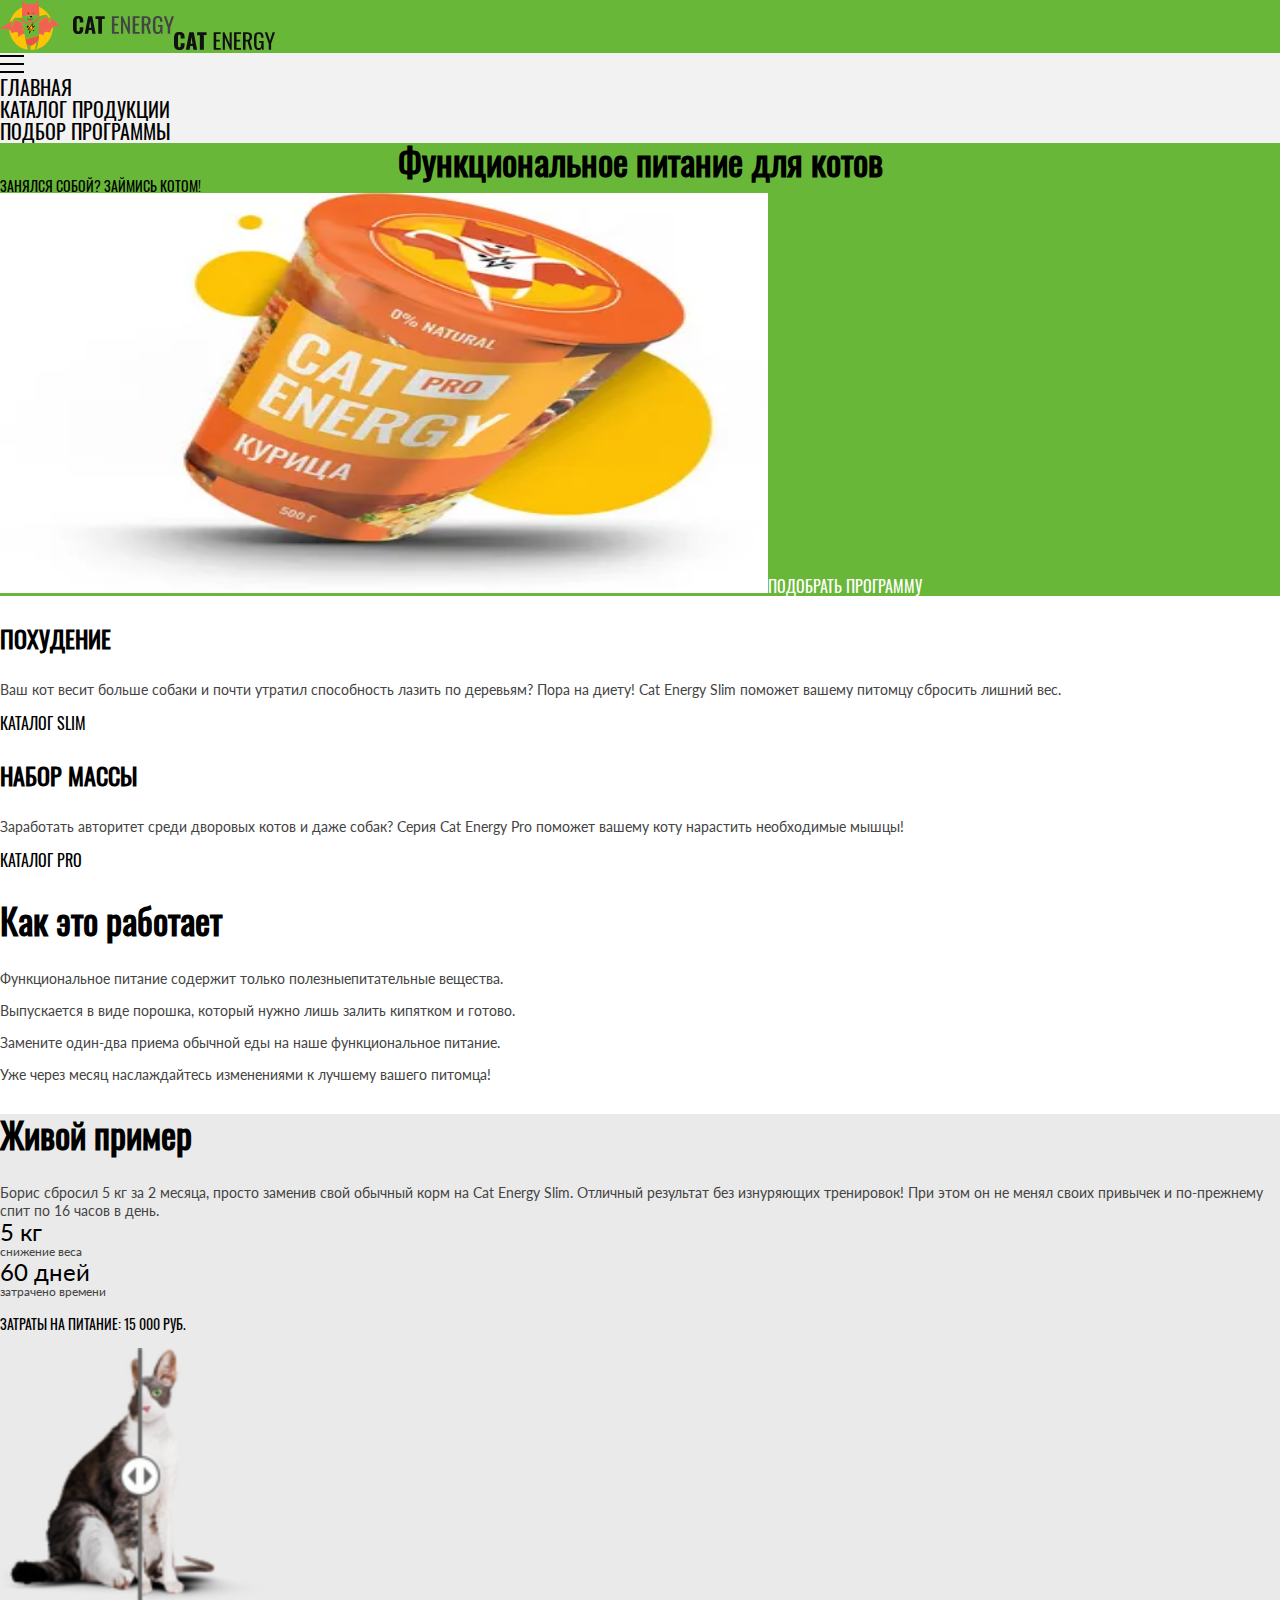
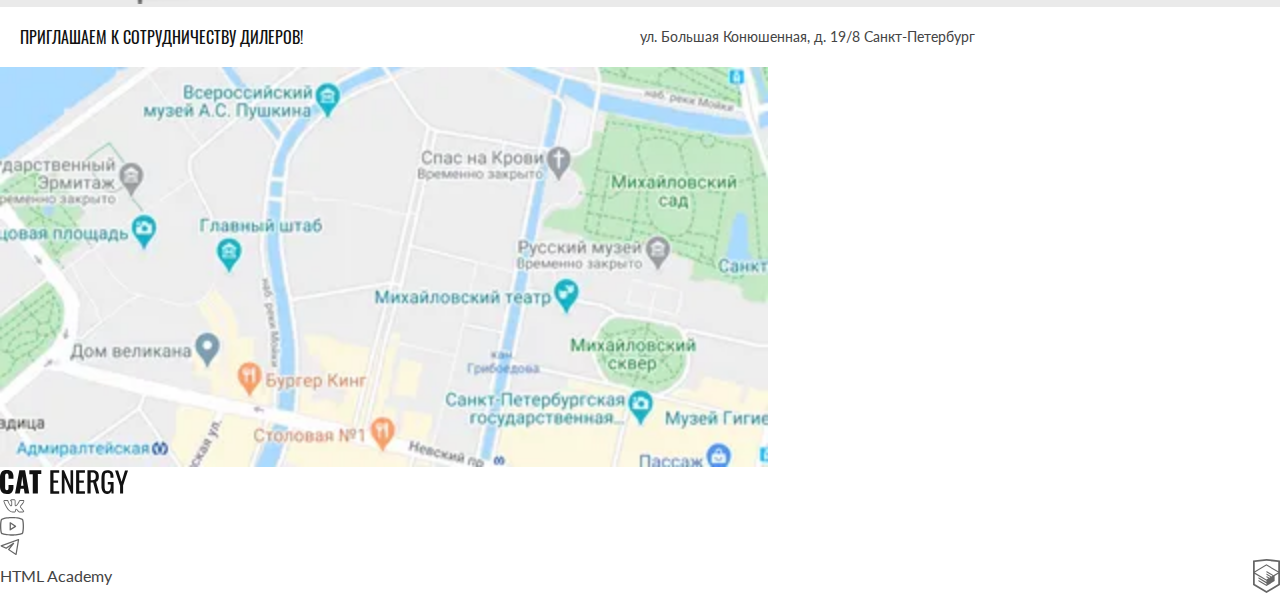
==== commit 17a5f3db: "Deploying to gh-pages from @ htmlacademy-adaptive/1370879-cat-energy-30@981d5931fef2816645891cf308bd" ====
--- a/index.html
+++ b/index.html
@@ -1 +1 @@
-<!DOCTYPE html><html class="page" lang="ru"><head><meta charset="UTF-8"><meta name="viewport" content="width=device-width,initial-scale=1"><link rel="apple-touch-icon" sizes="57x57" href="favicons/apple-icon-57x57.png"><link rel="apple-touch-icon" sizes="60x60" href="favicons/apple-icon-60x60.png"><link rel="apple-touch-icon" sizes="72x72" href="favicons/apple-icon-72x72.png"><link rel="apple-touch-icon" sizes="76x76" href="favicons/apple-icon-76x76.png"><link rel="apple-touch-icon" sizes="114x114" href="favicons/apple-icon-114x114.png"><link rel="apple-touch-icon" sizes="120x120" href="favicons/apple-icon-120x120.png"><link rel="apple-touch-icon" sizes="144x144" href="favicons/apple-icon-144x144.png"><link rel="apple-touch-icon" sizes="152x152" href="favicons/apple-icon-152x152.png"><link rel="apple-touch-icon" sizes="180x180" href="favicons/apple-icon-180x180.png"><link rel="icon" type="image/png" sizes="192x192" href="favicons/android-icon-192x192.png"><link rel="icon" type="image/png" sizes="32x32" href="favicons/favicon-32x32.png"><link rel="icon" type="image/png" sizes="96x96" href="favicons/favicon-96x96.png"><link rel="icon" type="image/png" sizes="16x16" href="favicons/favicon-16x16.png"><title>Название проекта</title><link rel="stylesheet" href="styles/styles.css"><script src="scripts/index.js" defer="defer"></script></head><body class="page__body"><header class="page__main-header main-header"><a class="main-header__logo logo" href="index.html"><picture><source media="(min-width: 768px)" type="image/svg+xml" srcset="images/logo-tablet.svg" width="174" height="50"><img class="logo__icon" src="images/logo-mobile.svg" width="33" height="38" alt="Кэт Энержи"></picture><picture><img class="logo__slogan" src="images/logo-mobile-2.svg" width="101" height="18" alt="Кэт Энержи"></picture></a><nav class="main-header__nav site-navigation"><button class="site-navigation__toggle" type="button"><span class="visually-hidden">Открыть меню</span></button><ul class="site-navigation__list"><li class="site-navigation__item site-navigation__item--current"><a class="site-navigation__link" href="#">главная</a></li><li class="site-navigation__item"><a class="site-navigation__link" href="catalog.html">каталог продукции</a></li><li class="site-navigation__item"><a class="site-navigation__link" href="form.html">подбор программы</a></li></ul></nav></header><main class="page__main"><h1 class="visually-hidden">Главная страница</h1><section class="promo"><h2 class="promo__title">Функциональное питание для котов</h2><p class="promo__slogan">Занялся собой? Займись котом!</p><picture><source media="(min-width: 1440px)" type="image/png" srcset="images/promo-image-desktop@1x.png, images/promo-image-desktop@2x.png 2x"><source media="(min-width: 768px)" type="image/png" srcset="images/promo-image-tablet@1x.png, images/promo-image-tablet@2x.png 2x"><img src="images/promo-image@1x.png" srcset="images/promo-image@2x.png 2x" width="280" height="270" alt="В фокусе изображение спортивного питания для котов"></picture><a class="promo__link button" href="#">подобрать программу</a></section><section class="advertisement"><h2 class="visually-hidden">Секция рекламирования наименования продуктов</h2><ul class="advertisement__list"><li class="advertisement__item advertisement__item--diet"><article class="advertisement__box"><h3 class="advertisement__title">похудение</h3><p class="advertisement__description">Ваш кот весит больше собаки и почти утратил способность лазить по деревьям? Пора на диету! Cat Energy Slim поможет вашему питомцу сбросить лишний вес.</p><a class="advertisement__link link" href="#">каталог slim</a></article></li><li class="advertisement__item advertisement__item--weight-gain"><article class="advertisement__box"><h3 class="advertisement__title">Набор массы</h3><p class="advertisement__description">Заработать авторитет среди дворовых котов и даже собак? Серия Cat Energy Pro поможет вашему коту нарастить необходимые мышцы!</p><a class="advertisement__button link" href="#">каталог pro</a></article></li></ul></section><section class="how-it-work"><h2 class="how-it-work__title">Как это работает</h2><ul class="how-it-work__list"><li class="how-it-work__list-item how-it-work__list-item--leaf"><p class="how-it-work__text">Функциональное питание содержит только полезныепитательные вещества.</p></li><li class="how-it-work__list-item how-it-work__list-item--powder"><p class="how-it-work__text">Выпускается в виде порошка, который нужно лишь залить кипятком и готово.</p></li><li class="how-it-work__list-item how-it-work__list-item--meal"><p class="how-it-work__text">Замените один-два приема обычной еды на наше функциональное питание.</p></li><li class="how-it-work__list-item how-it-work__list-item--time"><p class="how-it-work__text">Уже через месяц наслаждайтесь изменениями к лучшему вашего питомца!</p></li></ul></section><section class="example"><h2 class="example__title">Живой пример</h2><p class="example__description">Борис сбросил 5 кг за 2 месяца, просто заменив свой обычный корм на Cat Energy Slim. Отличный результат без изнуряющих тренировок! При этом он не менял своих привычек и по-прежнему спит по 16 часов в день.</p><dl class="example__list example-stats"><div class="example-stats__col"><dt class="example-stats__term">5 <span>кг</span></dt><dd class="example-stats__definition">снижение веса</dd></div><div class="example-stats__col"><dt class="example-stats__term">60 <span>дней</span></dt><dd class="example-stats__definition">затрачено времени</dd></div></dl><p class="example__expenses">Затраты на питание: <span>15 000 РУБ</span>.</p><div class="example__carousel carousel"><picture><img class="carousel__image" src="images/slides@1x.png" srcset="images/slides@2x.png 2x" width="280" height="256" alt="Изображение кота в состоянии до и после скидывание веса"></picture><div class="carousel__control control"><div class="control"></div></div></div></section></main><footer class="footer"><div class="footer__contacts contacts"><h2 class="visually-hidden">Контакты</h2><div class="contacts__col-text"><p class="contacts__heading">приглашаем к сотрудничеству дилеров!</p><address class="contacts__address">ул. Большая Конюшенная, д. 19/8 Санкт-Петербург</address></div><div class="contacts__col-map map"><img class="map__image" src="images/map@1x.jpg" width="320" height="362" alt="Карта с указанием положения магазина на ней"></div></div><a class="footer__logo" href="#" aria-label="social-link"><img src="images/footer-logo.svg" width="128" height="24" alt="Кэт Энержи"></a><ul class="footer__socials socials"><li class="socials__item"><a class="socials__link socials__link--vk" href="#" aria-label="social-link"><img src="images/vkontakte.svg" width="27" height="17" alt="Логотип vkontakte"></a></li><li class="socials__item"><a class="socials__link socials__link--youtube" href="#" aria-label="social-link"><img src="images/youtube.svg" width="24" height="19" alt="Логотип Youtube"></a></li><li class="socials__item"><a class="socials__link socials__link--telegram" href="#" aria-label="social-link"><img src="images/telegram.svg" width="20" height="17" alt="Логотип Telegram"></a></li></ul><a class="footer__copyright" href="#" aria-label="to-home-page">HTML Academy <img src="images/html-academy-logo.svg" width="27" height="34" alt="Логотип HTML ACADEMY"></a></footer></body></html>+<!DOCTYPE html><html class="page" lang="ru"><head><meta charset="UTF-8"><meta name="viewport" content="width=device-width,initial-scale=1"><link rel="apple-touch-icon" sizes="57x57" href="favicons/apple-icon-57x57.png"><link rel="apple-touch-icon" sizes="60x60" href="favicons/apple-icon-60x60.png"><link rel="apple-touch-icon" sizes="72x72" href="favicons/apple-icon-72x72.png"><link rel="apple-touch-icon" sizes="76x76" href="favicons/apple-icon-76x76.png"><link rel="apple-touch-icon" sizes="114x114" href="favicons/apple-icon-114x114.png"><link rel="apple-touch-icon" sizes="120x120" href="favicons/apple-icon-120x120.png"><link rel="apple-touch-icon" sizes="144x144" href="favicons/apple-icon-144x144.png"><link rel="apple-touch-icon" sizes="152x152" href="favicons/apple-icon-152x152.png"><link rel="apple-touch-icon" sizes="180x180" href="favicons/apple-icon-180x180.png"><link rel="icon" type="image/png" sizes="192x192" href="favicons/android-icon-192x192.png"><link rel="icon" type="image/png" sizes="32x32" href="favicons/favicon-32x32.png"><link rel="icon" type="image/png" sizes="96x96" href="favicons/favicon-96x96.png"><link rel="icon" type="image/png" sizes="16x16" href="favicons/favicon-16x16.png"><title>Название проекта</title><link rel="stylesheet" href="styles/styles.css"><script src="scripts/index.js" defer="defer"></script></head><body class="page__body"><header class="page__main-header main-header"><a class="main-header__logo logo" href="index.html"><picture><source media="(min-width: 768px)" type="image/svg+xml" srcset="images/logo-tablet.svg" width="174" height="50"><img class="logo__icon" src="images/logo-mobile.svg" width="33" height="38" alt="Кэт Энержи"></picture><picture><img class="logo__slogan" src="images/logo-mobile-2.svg" width="101" height="18" alt="Кэт Энержи"></picture></a><nav class="main-header__nav site-navigation"><button class="site-navigation__toggle" type="button"><span class="visually-hidden">Открыть меню</span></button><ul class="site-navigation__list"><li class="site-navigation__item site-navigation__item--current"><a class="site-navigation__link" href="#">главная</a></li><li class="site-navigation__item"><a class="site-navigation__link" href="catalog.html">каталог продукции</a></li><li class="site-navigation__item"><a class="site-navigation__link" href="form.html">подбор программы</a></li></ul></nav></header><main class="page__main"><h1 class="visually-hidden">Главная страница</h1><section class="promo"><h2 class="promo__title">Функциональное питание для котов</h2><p class="promo__slogan">Занялся собой? Займись котом!</p><picture><source type="image/webp" media="(min-width: 1440px)" srcset="images/promo-image-desktop@1x.webp, images/promo-image-desktop@2x.webp 2x" width="1440" height="400"><source type="image/webp" media="(min-width: 768px)" srcset="images/promo-image-tablet@1x.webp, images/promo-image-tablet@2x.webp 2x" width="768" height="400"><source type="image/webp" srcset="images/promo-image@1x.webp, images/promo-image@2x.webp 2x" width="280" height="270"><source media="(min-width: 1440px)" type="image/png" srcset="images/promo-image-desktop@1x.png, images/promo-image-desktop@2x.png 2x"><source media="(min-width: 768px)" type="image/png" srcset="images/promo-image-tablet@1x.png, images/promo-image-tablet@2x.png 2x"><img src="images/promo-image@1x.png" srcset="images/promo-image@2x.png 2x" width="280" height="270" alt="В фокусе изображение спортивного питания для котов"></picture><a class="promo__link button" href="#">подобрать программу</a></section><section class="advertisement"><h2 class="visually-hidden">Секция рекламирования наименования продуктов</h2><ul class="advertisement__list"><li class="advertisement__item advertisement__item--diet"><article class="advertisement__box"><h3 class="advertisement__title">похудение</h3><p class="advertisement__description">Ваш кот весит больше собаки и почти утратил способность лазить по деревьям? Пора на диету! Cat Energy Slim поможет вашему питомцу сбросить лишний вес.</p><a class="advertisement__link link" href="#">каталог slim</a></article></li><li class="advertisement__item advertisement__item--weight-gain"><article class="advertisement__box"><h3 class="advertisement__title">Набор массы</h3><p class="advertisement__description">Заработать авторитет среди дворовых котов и даже собак? Серия Cat Energy Pro поможет вашему коту нарастить необходимые мышцы!</p><a class="advertisement__button link" href="#">каталог pro</a></article></li></ul></section><section class="how-it-work"><h2 class="how-it-work__title">Как это работает</h2><ul class="how-it-work__list"><li class="how-it-work__list-item how-it-work__list-item--leaf"><p class="how-it-work__text">Функциональное питание содержит только полезныепитательные вещества.</p></li><li class="how-it-work__list-item how-it-work__list-item--powder"><p class="how-it-work__text">Выпускается в виде порошка, который нужно лишь залить кипятком и готово.</p></li><li class="how-it-work__list-item how-it-work__list-item--meal"><p class="how-it-work__text">Замените один-два приема обычной еды на наше функциональное питание.</p></li><li class="how-it-work__list-item how-it-work__list-item--time"><p class="how-it-work__text">Уже через месяц наслаждайтесь изменениями к лучшему вашего питомца!</p></li></ul></section><section class="example"><h2 class="example__title">Живой пример</h2><p class="example__description">Борис сбросил 5 кг за 2 месяца, просто заменив свой обычный корм на Cat Energy Slim. Отличный результат без изнуряющих тренировок! При этом он не менял своих привычек и по-прежнему спит по 16 часов в день.</p><dl class="example__list example-stats"><div class="example-stats__col"><dt class="example-stats__term">5 <span>кг</span></dt><dd class="example-stats__definition">снижение веса</dd></div><div class="example-stats__col"><dt class="example-stats__term">60 <span>дней</span></dt><dd class="example-stats__definition">затрачено времени</dd></div></dl><p class="example__expenses">Затраты на питание: <span>15 000 РУБ</span>.</p><div class="example__carousel carousel"><picture><img class="carousel__image" src="images/slides@1x.png" srcset="images/slides@2x.png 2x" width="280" height="256" alt="Изображение кота в состоянии до и после скидывание веса"></picture><div class="carousel__control control"><div class="control"></div></div></div></section></main><footer class="footer"><div class="footer__contacts contacts"><h2 class="visually-hidden">Контакты</h2><div class="contacts__col-text"><p class="contacts__heading">приглашаем к сотрудничеству дилеров!</p><address class="contacts__address">ул. Большая Конюшенная, д. 19/8 Санкт-Петербург</address></div><div class="contacts__col-map map"><picture><source type="image/webp" media="(min-width: 1440px)" srcset="images/map-desktop@1x.webp, images/map-desktop@2x.webp 2x" width="1440" height="400"><source type="image/webp" media="(min-width: 768px)" srcset="images/map-tablet@1x.webp, images/map-tablet@2x.webp 2x" width="768" height="400"><source type="image/webp" srcset="images/map@1x.webp, images/map@2x.webp 2x"><source media="(min-width: 1440px)" type="image/jpg" srcset="images/map-desktop@1x.jpg, images/map-desktop@2x.jpg 2x" width="1440" height="400"><source media="(min-width: 768px)" type="image/jpg" srcset="images/map-tablet@1x.jpg, images/map-tablet@2x.jpg 2x" width="768" height="400"><img class="map__image" src="images/map@1x.jpg" srcset="images/map@2x.jpg 2x" width="320" height="362" alt="Карта с указанием положения магазина на ней"></picture></div></div><a class="footer__logo" href="#" aria-label="social-link"><img src="images/footer-logo.svg" width="128" height="24" alt="Кэт Энержи"></a><ul class="footer__socials socials"><li class="socials__item"><a class="socials__link socials__link--vk" href="#" aria-label="social-link"><img src="images/vkontakte.svg" width="27" height="17" alt="Логотип vkontakte"></a></li><li class="socials__item"><a class="socials__link socials__link--youtube" href="#" aria-label="social-link"><img src="images/youtube.svg" width="24" height="19" alt="Логотип Youtube"></a></li><li class="socials__item"><a class="socials__link socials__link--telegram" href="#" aria-label="social-link"><img src="images/telegram.svg" width="20" height="17" alt="Логотип Telegram"></a></li></ul><a class="footer__copyright" href="#" aria-label="to-home-page">HTML Academy <img src="images/html-academy-logo.svg" width="27" height="34" alt="Логотип HTML ACADEMY"></a></footer></body></html>--- a/styles/styles.css
+++ b/styles/styles.css
@@ -1 +1 @@
-@charset "UTF-8";body{margin:0;padding:0;font-family:"Oswald",sans-serif;font-size:16px;font-weight:400;line-height:20px}@font-face{font-family:"Oswald";font-weight:400;font-style:normal;font-display:swap;src:url(../fonts/oswald/oswaldregular.woff2)format("woff2")}@font-face{font-family:"Lato";font-weight:400;font-style:normal;font-display:swap;src:url(../fonts/lato/Lato-Regular.woff2)format("woff2")}.visually-hidden{position:absolute;width:1px;height:1px;margin:-1px;border:0;padding:0;white-space:nowrap;-webkit-clip-path:inset(100%);clip-path:inset(100%);clip:rect(0 0 0 0);overflow:hidden}.page{display:grid;grid-template-rows:auto 1fr auto}.page__title{margin:0;font-size:36px;line-height:36px;color:#000}.main-header{background-color:#68b738}.site-navigation{background-color:#f2f2f2}.site-navigation__toggle{display:block;width:24px;height:24px;margin:0;padding:0;border:0;outline:0;background:0 0;background-image:url(../images/burger.svg);background-repeat:no-repeat;background-position:center}.site-navigation__list{margin:0;padding:0;list-style:none}.site-navigation__link{font-size:20px;line-height:20px;text-transform:uppercase;text-decoration:none;color:#000}.promo{background-color:#68b738}.promo__title{margin:0;font-size:36px;line-height:36px;text-align:center}.promo__slogan{margin:0;font-size:14px;line-height:14px;text-transform:uppercase}.advertisement__list{margin:0;padding:0;list-style:none}.advertisement__title{font-size:24px;line-height:37px;text-transform:uppercase;color:#000}.advertisement__description{font-family:"Lato",sans-serif;font-size:14px;line-height:18px;color:#444}.button,.button--show-all,.link{font-size:16px;text-transform:uppercase}.link{line-height:16px;color:#000;text-decoration:none}.button,.button--show-all{line-height:20px}.button{text-decoration:none;color:#fff}.button--show-all{color:#444}.how-it-work__title{font-size:36px;line-height:40px;color:#000}.how-it-work__list{margin:0;padding:0;list-style:none}.how-it-work__text{font-family:"Lato",sans-serif;font-size:14px;line-height:18px;color:#444}.example{background-color:#eaeaea}.example__title{font-size:36px;line-height:40px;color:#000}.example__description{margin:0;font-family:"Lato",sans-serif;font-size:14px;line-height:18px;color:#444}.example__expenses{font-size:14px;line-height:20px;text-transform:uppercase;color:#000}.example-stats{margin:0}.example-stats__definition,.example-stats__term{font-family:"Lato",sans-serif;font-size:24px;line-height:24px;color:#000}.example-stats__definition{margin:0;font-size:12px;line-height:16px;color:#444}.catalog__list{margin:0;padding:0;list-style:none}.card__heading{font-size:16px;line-height:20px;text-transform:uppercase;color:#222}.card-info__definition,.card-info__term{font-family:"Lato",sans-serif;font-size:16px;line-height:20px;color:#444}.card-info__definition{margin:0;font-size:12px;line-height:16px}.add-more__heading{font-size:16px;line-height:20px;text-transform:uppercase;color:#111}.add-more__slogan{font-family:"Lato",sans-serif;font-size:12px;line-height:16px;color:#444}.add-goods__title{margin:0;font-size:24px;line-height:24px;color:#000}.add-goods__list{margin:0;padding:0;list-style:none}.add-card__heading{margin:0;font-size:16px;line-height:16px;text-transform:uppercase;color:#222}.add-card__list{margin:0}.add-card__definition,.add-card__term{font-family:"Lato",sans-serif;font-size:14px;line-height:14px;color:#444}.add-card__definition{margin:0}.gift__slogan{font-family:"Lato",sans-serif;font-size:16px;line-height:20px;color:#fff}.form__title{margin:0;font-size:36px;line-height:36px;color:#000}.form__slogan{font-size:14px;line-height:18px;text-transform:uppercase;color:#000}.form-content__field{border:0;outline:0}.form-content__legend{padding:0;font-size:24px;line-height:26px;color:#000}.input,.label{font-size:16px;line-height:18px;text-transform:uppercase;color:#444}.input{padding:0}.footer__copyright{display:flex;align-items:center;font-family:"Lato",sans-serif;font-size:16px;line-height:20px;text-decoration:none;color:#444}.footer__copyright img{margin-left:auto}.contacts__col-text{display:flex;padding:20px}.contacts__heading{width:50%;margin:0;font-size:16px;line-height:20px;text-transform:uppercase;color:#111}.contacts__address{width:50%;font-style:normal;font-family:"Lato",sans-serif;font-size:14px;line-height:20px;color:#444}.socials{margin:0;padding:0;list-style:none}+@charset "UTF-8";body{margin:0;padding:0;font-family:"Oswald",sans-serif;font-size:16px;font-weight:400;line-height:20px}@font-face{font-family:"Oswald";font-weight:400;font-style:normal;font-display:swap;src:url(../fonts/oswald/oswaldregular.woff2)format("woff2")}@font-face{font-family:"Lato";font-weight:400;font-style:normal;font-display:swap;src:url(../fonts/lato/Lato-Regular.woff2)format("woff2")}.visually-hidden{position:absolute;width:1px;height:1px;margin:-1px;border:0;padding:0;white-space:nowrap;-webkit-clip-path:inset(100%);clip-path:inset(100%);clip:rect(0 0 0 0);overflow:hidden}.page{display:grid;grid-template-rows:auto 1fr auto}.page__title{margin:0;font-size:36px;line-height:36px;color:#000}.main-header{background-color:#68b738}.site-navigation{background-color:#f2f2f2}.site-navigation__toggle{display:block;width:24px;height:24px;margin:0;padding:0;border:0;outline:0;background:0 0;background-image:url(../images/burger.svg);background-repeat:no-repeat;background-position:center}.site-navigation__list{margin:0;padding:0;list-style:none}.site-navigation__link{font-size:20px;line-height:20px;text-transform:uppercase;text-decoration:none;color:#000}.promo{background-color:#68b738}.promo__title{margin:0;font-size:36px;line-height:36px;text-align:center}.promo__slogan{margin:0;font-size:14px;line-height:14px;text-transform:uppercase}.advertisement__list{margin:0;padding:0;list-style:none}.advertisement__title{font-size:24px;line-height:37px;text-transform:uppercase;color:#000}.advertisement__description{font-family:"Lato",sans-serif;font-size:14px;line-height:18px;color:#444}.button,.button--show-all,.link{font-size:16px;text-transform:uppercase}.link{line-height:16px;color:#000;text-decoration:none}.button,.button--show-all{line-height:20px}.button{text-decoration:none;color:#fff}.button--show-all{color:#444}.how-it-work__title{font-size:36px;line-height:40px;color:#000}.how-it-work__list{margin:0;padding:0;list-style:none}.how-it-work__text{font-family:"Lato",sans-serif;font-size:14px;line-height:18px;color:#444}.example{background-color:#eaeaea}.example__title{font-size:36px;line-height:40px;color:#000}.example__description{margin:0;font-family:"Lato",sans-serif;font-size:14px;line-height:18px;color:#444}.example__expenses{font-size:14px;line-height:20px;text-transform:uppercase;color:#000}.example-stats{margin:0}.example-stats__definition,.example-stats__term{font-family:"Lato",sans-serif;font-size:24px;line-height:24px;color:#000}.example-stats__definition{margin:0;font-size:12px;line-height:16px;color:#444}.catalog__list{margin:0;padding:0;list-style:none}.card__heading{font-size:16px;line-height:20px;text-transform:uppercase;color:#222}.card-info__definition,.card-info__term{font-family:"Lato",sans-serif;font-size:16px;line-height:20px;color:#444}.card-info__definition{margin:0;font-size:12px;line-height:16px}.add-more__heading{font-size:16px;line-height:20px;text-transform:uppercase;color:#111}.add-more__slogan{font-family:"Lato",sans-serif;font-size:12px;line-height:16px;color:#444}.complementary-goods__title{margin:0;font-size:24px;line-height:24px;color:#000}.complementary-goods__list{margin:0;padding:0;list-style:none}.add-card__heading{margin:0;font-size:16px;line-height:16px;text-transform:uppercase;color:#222}.add-card__list{margin:0}.add-card__definition,.add-card__term{font-family:"Lato",sans-serif;font-size:14px;line-height:14px;color:#444}.add-card__definition{margin:0}.gift__slogan{font-family:"Lato",sans-serif;font-size:16px;line-height:20px;color:#fff}.form__title{margin:0;font-size:36px;line-height:36px;color:#000}.form__slogan{font-size:14px;line-height:18px;text-transform:uppercase;color:#000}.form-content__field{border:0;outline:0}.form-content__legend{padding:0;font-size:24px;line-height:26px;color:#000}.input,.label{font-size:16px;line-height:18px;text-transform:uppercase;color:#444}.input{padding:0}.footer__copyright{display:flex;align-items:center;font-family:"Lato",sans-serif;font-size:16px;line-height:20px;text-decoration:none;color:#444}.footer__copyright img{margin-left:auto}.contacts__col-text{display:flex;padding:20px}.contacts__heading{width:50%;margin:0;font-size:16px;line-height:20px;text-transform:uppercase;color:#111}.contacts__address{width:50%;font-style:normal;font-family:"Lato",sans-serif;font-size:14px;line-height:20px;color:#444}.socials{margin:0;padding:0;list-style:none}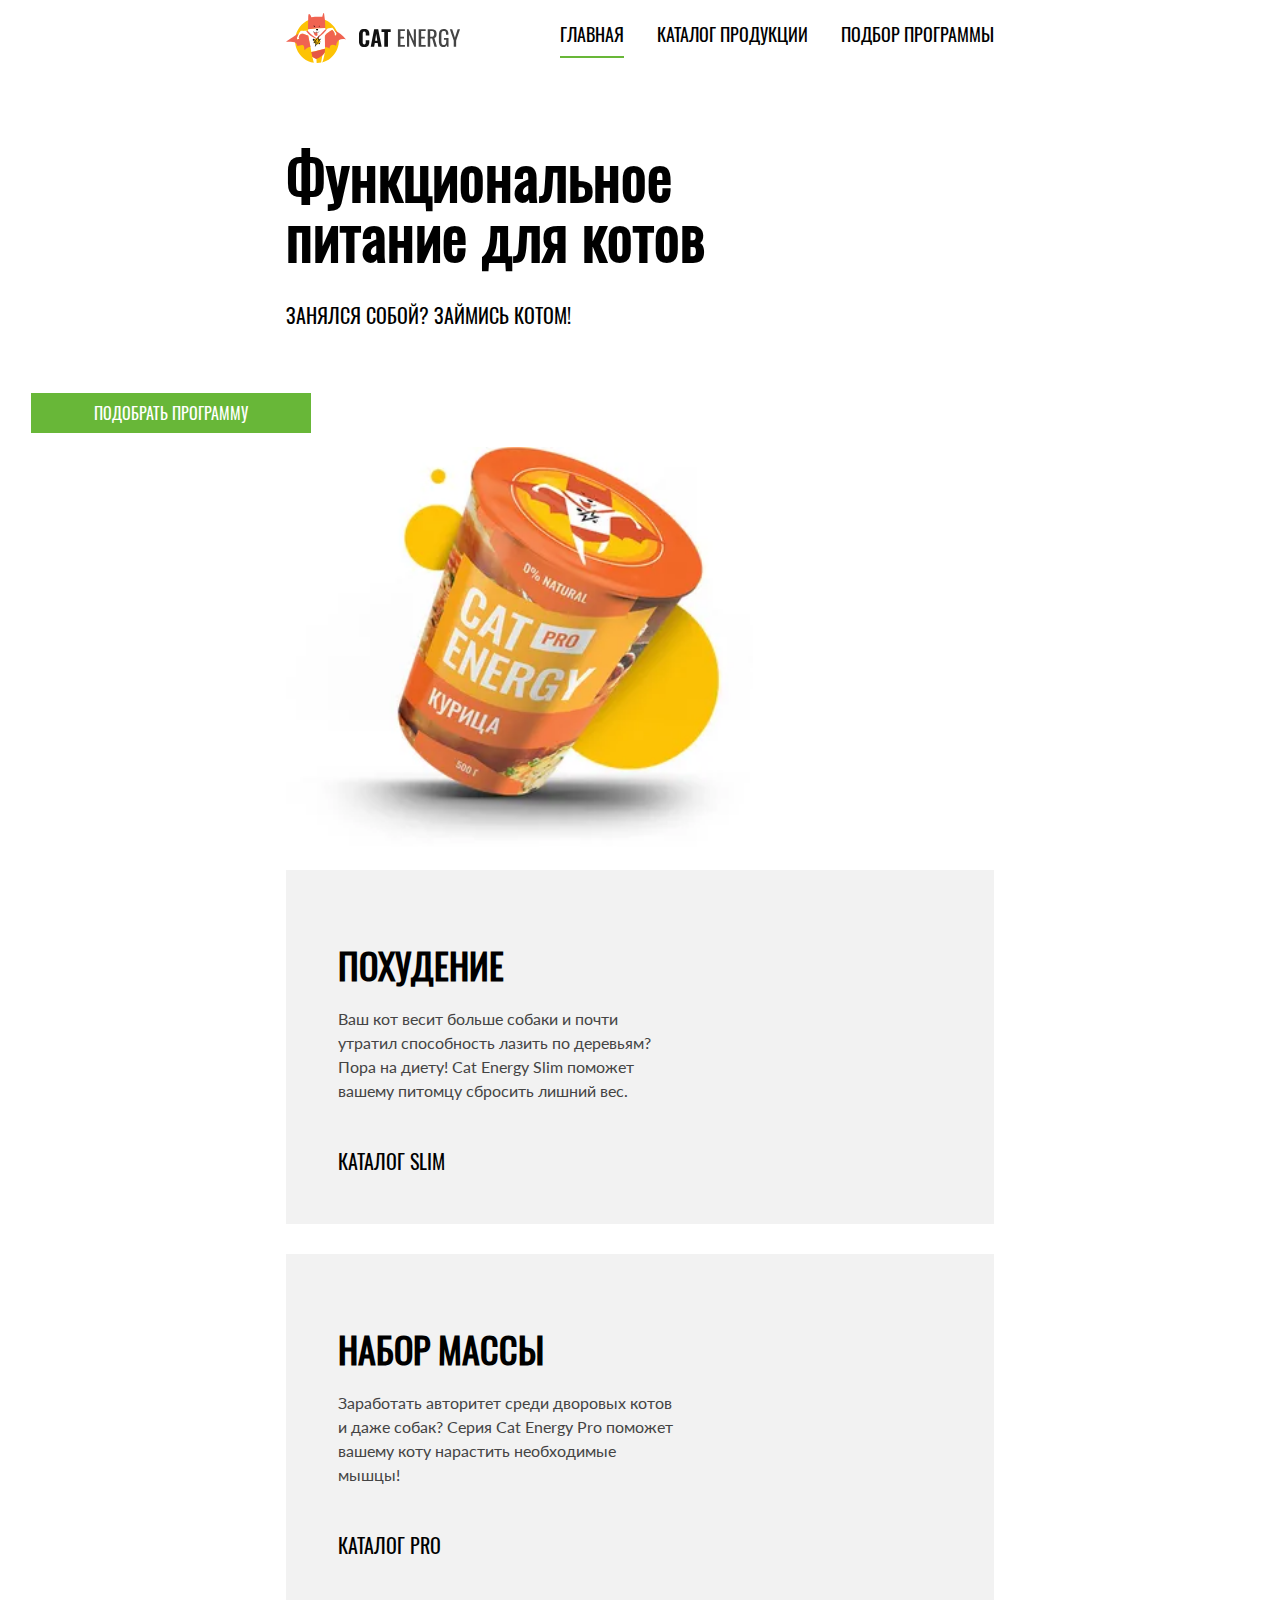
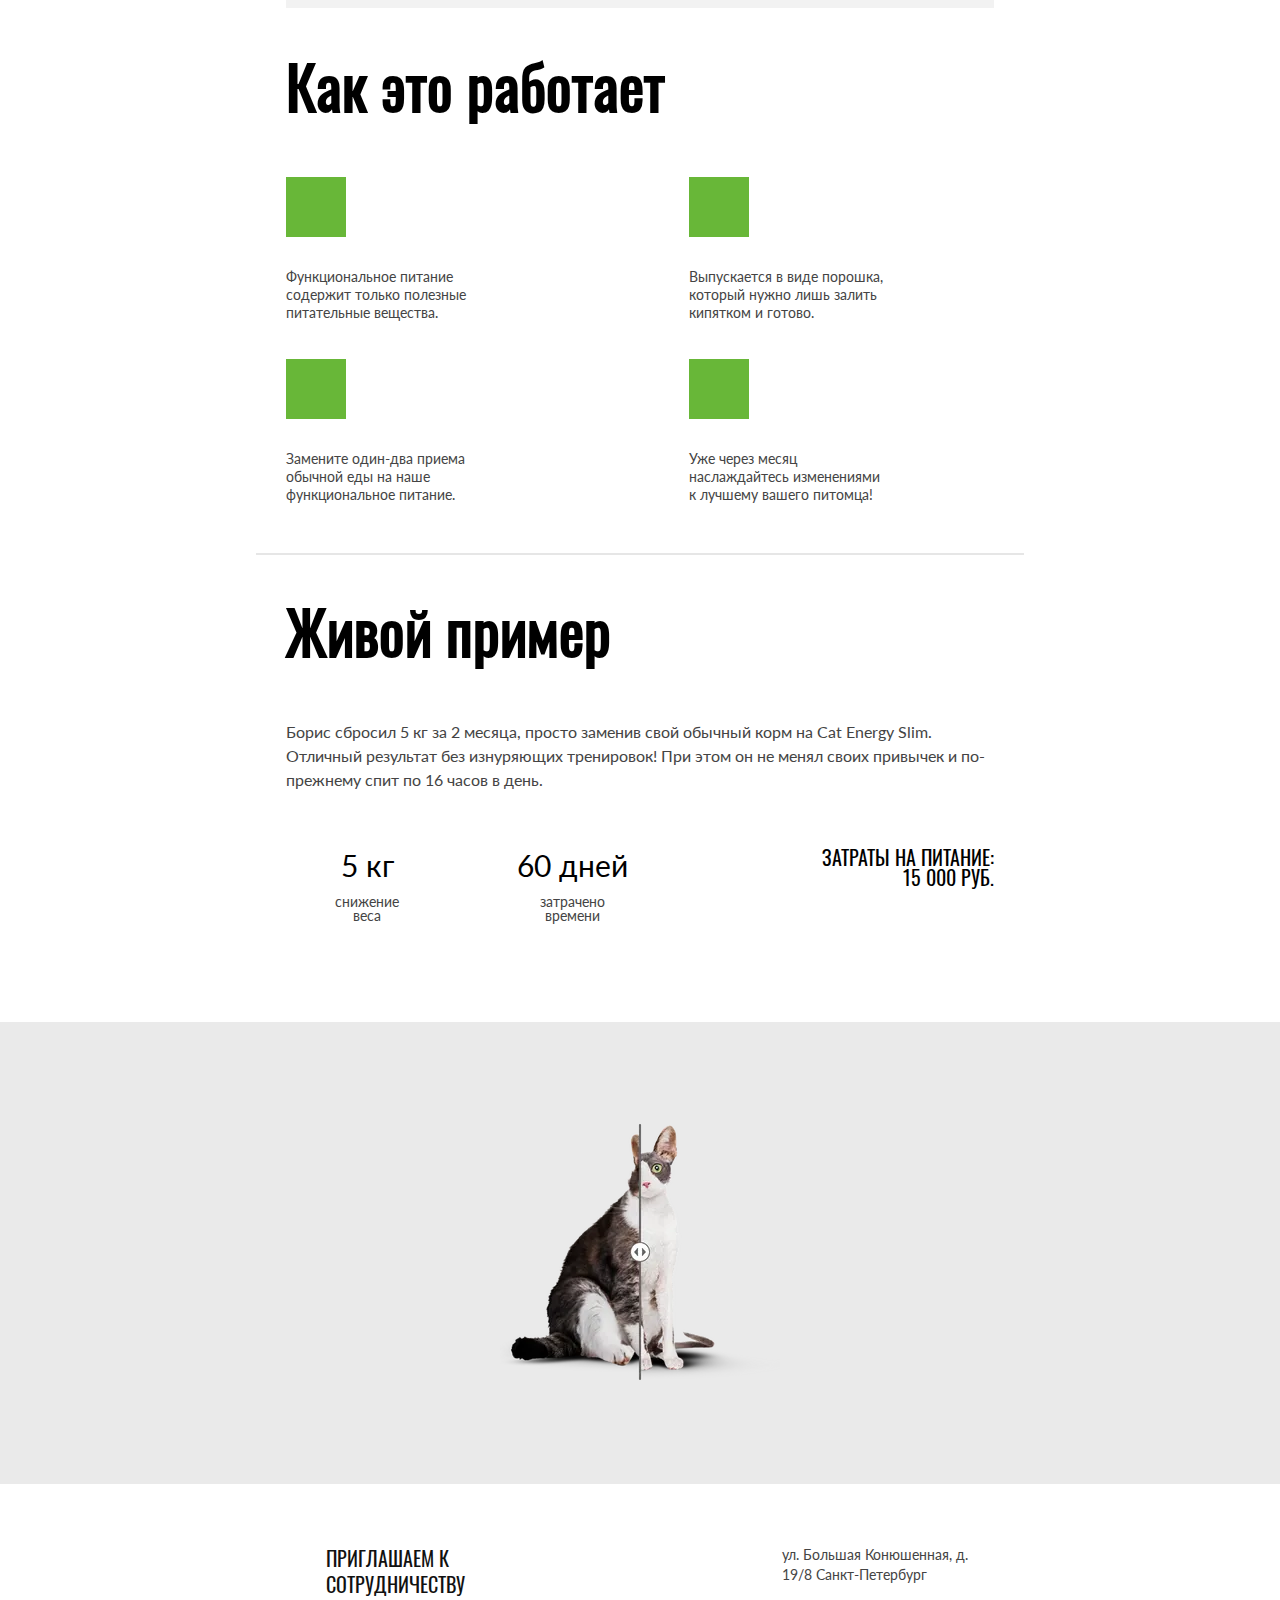
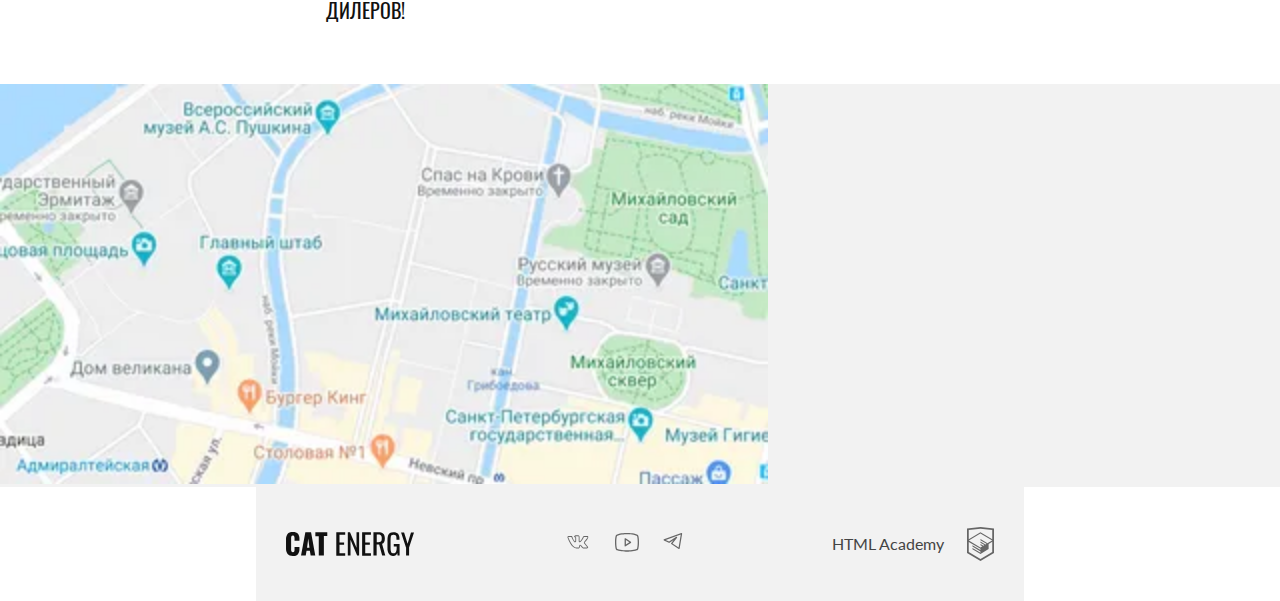
==== commit dafccada: "Deploying to gh-pages from @ htmlacademy-adaptive/1370879-cat-energy-30@e213942f4c7ada20a543c7ddfec0" ====
--- a/index.html
+++ b/index.html
@@ -1 +1 @@
-<!DOCTYPE html><html class="page" lang="ru"><head><meta charset="UTF-8"><meta name="viewport" content="width=device-width,initial-scale=1"><link rel="apple-touch-icon" sizes="57x57" href="favicons/apple-icon-57x57.png"><link rel="apple-touch-icon" sizes="60x60" href="favicons/apple-icon-60x60.png"><link rel="apple-touch-icon" sizes="72x72" href="favicons/apple-icon-72x72.png"><link rel="apple-touch-icon" sizes="76x76" href="favicons/apple-icon-76x76.png"><link rel="apple-touch-icon" sizes="114x114" href="favicons/apple-icon-114x114.png"><link rel="apple-touch-icon" sizes="120x120" href="favicons/apple-icon-120x120.png"><link rel="apple-touch-icon" sizes="144x144" href="favicons/apple-icon-144x144.png"><link rel="apple-touch-icon" sizes="152x152" href="favicons/apple-icon-152x152.png"><link rel="apple-touch-icon" sizes="180x180" href="favicons/apple-icon-180x180.png"><link rel="icon" type="image/png" sizes="192x192" href="favicons/android-icon-192x192.png"><link rel="icon" type="image/png" sizes="32x32" href="favicons/favicon-32x32.png"><link rel="icon" type="image/png" sizes="96x96" href="favicons/favicon-96x96.png"><link rel="icon" type="image/png" sizes="16x16" href="favicons/favicon-16x16.png"><title>Название проекта</title><link rel="stylesheet" href="styles/styles.css"><script src="scripts/index.js" defer="defer"></script></head><body class="page__body"><header class="page__main-header main-header"><a class="main-header__logo logo" href="index.html"><picture><source media="(min-width: 768px)" type="image/svg+xml" srcset="images/logo-tablet.svg" width="174" height="50"><img class="logo__icon" src="images/logo-mobile.svg" width="33" height="38" alt="Кэт Энержи"></picture><picture><img class="logo__slogan" src="images/logo-mobile-2.svg" width="101" height="18" alt="Кэт Энержи"></picture></a><nav class="main-header__nav site-navigation"><button class="site-navigation__toggle" type="button"><span class="visually-hidden">Открыть меню</span></button><ul class="site-navigation__list"><li class="site-navigation__item site-navigation__item--current"><a class="site-navigation__link" href="#">главная</a></li><li class="site-navigation__item"><a class="site-navigation__link" href="catalog.html">каталог продукции</a></li><li class="site-navigation__item"><a class="site-navigation__link" href="form.html">подбор программы</a></li></ul></nav></header><main class="page__main"><h1 class="visually-hidden">Главная страница</h1><section class="promo"><h2 class="promo__title">Функциональное питание для котов</h2><p class="promo__slogan">Занялся собой? Займись котом!</p><picture><source type="image/webp" media="(min-width: 1440px)" srcset="images/promo-image-desktop@1x.webp, images/promo-image-desktop@2x.webp 2x" width="1440" height="400"><source type="image/webp" media="(min-width: 768px)" srcset="images/promo-image-tablet@1x.webp, images/promo-image-tablet@2x.webp 2x" width="768" height="400"><source type="image/webp" srcset="images/promo-image@1x.webp, images/promo-image@2x.webp 2x" width="280" height="270"><source media="(min-width: 1440px)" type="image/png" srcset="images/promo-image-desktop@1x.png, images/promo-image-desktop@2x.png 2x"><source media="(min-width: 768px)" type="image/png" srcset="images/promo-image-tablet@1x.png, images/promo-image-tablet@2x.png 2x"><img src="images/promo-image@1x.png" srcset="images/promo-image@2x.png 2x" width="280" height="270" alt="В фокусе изображение спортивного питания для котов"></picture><a class="promo__link button" href="#">подобрать программу</a></section><section class="advertisement"><h2 class="visually-hidden">Секция рекламирования наименования продуктов</h2><ul class="advertisement__list"><li class="advertisement__item advertisement__item--diet"><article class="advertisement__box"><h3 class="advertisement__title">похудение</h3><p class="advertisement__description">Ваш кот весит больше собаки и почти утратил способность лазить по деревьям? Пора на диету! Cat Energy Slim поможет вашему питомцу сбросить лишний вес.</p><a class="advertisement__link link" href="#">каталог slim</a></article></li><li class="advertisement__item advertisement__item--weight-gain"><article class="advertisement__box"><h3 class="advertisement__title">Набор массы</h3><p class="advertisement__description">Заработать авторитет среди дворовых котов и даже собак? Серия Cat Energy Pro поможет вашему коту нарастить необходимые мышцы!</p><a class="advertisement__button link" href="#">каталог pro</a></article></li></ul></section><section class="how-it-work"><h2 class="how-it-work__title">Как это работает</h2><ul class="how-it-work__list"><li class="how-it-work__list-item how-it-work__list-item--leaf"><p class="how-it-work__text">Функциональное питание содержит только полезныепитательные вещества.</p></li><li class="how-it-work__list-item how-it-work__list-item--powder"><p class="how-it-work__text">Выпускается в виде порошка, который нужно лишь залить кипятком и готово.</p></li><li class="how-it-work__list-item how-it-work__list-item--meal"><p class="how-it-work__text">Замените один-два приема обычной еды на наше функциональное питание.</p></li><li class="how-it-work__list-item how-it-work__list-item--time"><p class="how-it-work__text">Уже через месяц наслаждайтесь изменениями к лучшему вашего питомца!</p></li></ul></section><section class="example"><h2 class="example__title">Живой пример</h2><p class="example__description">Борис сбросил 5 кг за 2 месяца, просто заменив свой обычный корм на Cat Energy Slim. Отличный результат без изнуряющих тренировок! При этом он не менял своих привычек и по-прежнему спит по 16 часов в день.</p><dl class="example__list example-stats"><div class="example-stats__col"><dt class="example-stats__term">5 <span>кг</span></dt><dd class="example-stats__definition">снижение веса</dd></div><div class="example-stats__col"><dt class="example-stats__term">60 <span>дней</span></dt><dd class="example-stats__definition">затрачено времени</dd></div></dl><p class="example__expenses">Затраты на питание: <span>15 000 РУБ</span>.</p><div class="example__carousel carousel"><picture><img class="carousel__image" src="images/slides@1x.png" srcset="images/slides@2x.png 2x" width="280" height="256" alt="Изображение кота в состоянии до и после скидывание веса"></picture><div class="carousel__control control"><div class="control"></div></div></div></section></main><footer class="footer"><div class="footer__contacts contacts"><h2 class="visually-hidden">Контакты</h2><div class="contacts__col-text"><p class="contacts__heading">приглашаем к сотрудничеству дилеров!</p><address class="contacts__address">ул. Большая Конюшенная, д. 19/8 Санкт-Петербург</address></div><div class="contacts__col-map map"><picture><source type="image/webp" media="(min-width: 1440px)" srcset="images/map-desktop@1x.webp, images/map-desktop@2x.webp 2x" width="1440" height="400"><source type="image/webp" media="(min-width: 768px)" srcset="images/map-tablet@1x.webp, images/map-tablet@2x.webp 2x" width="768" height="400"><source type="image/webp" srcset="images/map@1x.webp, images/map@2x.webp 2x"><source media="(min-width: 1440px)" type="image/jpg" srcset="images/map-desktop@1x.jpg, images/map-desktop@2x.jpg 2x" width="1440" height="400"><source media="(min-width: 768px)" type="image/jpg" srcset="images/map-tablet@1x.jpg, images/map-tablet@2x.jpg 2x" width="768" height="400"><img class="map__image" src="images/map@1x.jpg" srcset="images/map@2x.jpg 2x" width="320" height="362" alt="Карта с указанием положения магазина на ней"></picture></div></div><a class="footer__logo" href="#" aria-label="social-link"><img src="images/footer-logo.svg" width="128" height="24" alt="Кэт Энержи"></a><ul class="footer__socials socials"><li class="socials__item"><a class="socials__link socials__link--vk" href="#" aria-label="social-link"><img src="images/vkontakte.svg" width="27" height="17" alt="Логотип vkontakte"></a></li><li class="socials__item"><a class="socials__link socials__link--youtube" href="#" aria-label="social-link"><img src="images/youtube.svg" width="24" height="19" alt="Логотип Youtube"></a></li><li class="socials__item"><a class="socials__link socials__link--telegram" href="#" aria-label="social-link"><img src="images/telegram.svg" width="20" height="17" alt="Логотип Telegram"></a></li></ul><a class="footer__copyright" href="#" aria-label="to-home-page">HTML Academy <img src="images/html-academy-logo.svg" width="27" height="34" alt="Логотип HTML ACADEMY"></a></footer></body></html>+<!DOCTYPE html><html class="page" lang="ru"><head><meta charset="UTF-8"><meta name="viewport" content="width=device-width,initial-scale=1"><link rel="apple-touch-icon" sizes="57x57" href="favicons/apple-icon-57x57.png"><link rel="apple-touch-icon" sizes="60x60" href="favicons/apple-icon-60x60.png"><link rel="apple-touch-icon" sizes="72x72" href="favicons/apple-icon-72x72.png"><link rel="apple-touch-icon" sizes="76x76" href="favicons/apple-icon-76x76.png"><link rel="apple-touch-icon" sizes="114x114" href="favicons/apple-icon-114x114.png"><link rel="apple-touch-icon" sizes="120x120" href="favicons/apple-icon-120x120.png"><link rel="apple-touch-icon" sizes="144x144" href="favicons/apple-icon-144x144.png"><link rel="apple-touch-icon" sizes="152x152" href="favicons/apple-icon-152x152.png"><link rel="apple-touch-icon" sizes="180x180" href="favicons/apple-icon-180x180.png"><link rel="icon" type="image/png" sizes="192x192" href="favicons/android-icon-192x192.png"><link rel="icon" type="image/png" sizes="32x32" href="favicons/favicon-32x32.png"><link rel="icon" type="image/png" sizes="96x96" href="favicons/favicon-96x96.png"><link rel="icon" type="image/png" sizes="16x16" href="favicons/favicon-16x16.png"><title>Название проекта</title><link rel="stylesheet" href="styles/styles.css"><script src="scripts/index.js" defer="defer"></script></head><body class="page__body"><header class="page__main-header main-header container"><a class="main-header__logo logo" href="index.html"><picture><source media="(min-width: 768px)" type="image/svg+xml" srcset="images/logo-tablet.svg" width="174" height="50"><img class="logo__icon" src="images/logo-mobile.svg" width="33" height="38" alt="Кэт Энержи"></picture><picture><img class="logo__slogan" src="images/logo-mobile-2.svg" width="101" height="18" alt="Кэт Энержи"></picture></a><nav class="main-header__nav site-navigation"><button class="site-navigation__toggle" type="button"><span class="visually-hidden">Открыть меню</span></button><ul class="site-navigation__list"><li class="site-navigation__item site-navigation__item--current"><a class="site-navigation__link" href="#">главная</a></li><li class="site-navigation__item"><a class="site-navigation__link" href="catalog.html">каталог продукции</a></li><li class="site-navigation__item"><a class="site-navigation__link" href="form.html">подбор программы</a></li></ul></nav></header><main class="page__main"><h1 class="visually-hidden">Главная страница</h1><section class="page__promo promo"><div class="promo__col-1 container"><h2 class="promo__title">Функциональное питание для котов</h2><p class="promo__slogan">Занялся собой? Займись котом!</p></div><div class="promo__col-2 container"><picture><source type="image/webp" media="(min-width: 1440px)" srcset="images/promo-image-desktop@1x.webp, images/promo-image-desktop@2x.webp 2x" width="1440" height="400"><source type="image/webp" media="(min-width: 768px)" srcset="images/promo-image-tablet@1x.webp, images/promo-image-tablet@2x.webp 2x" width="768" height="400"><source type="image/webp" srcset="images/promo-image@1x.webp, images/promo-image@2x.webp 2x" width="280" height="270"><source media="(min-width: 1440px)" type="image/png" srcset="images/promo-image-desktop@1x.png, images/promo-image-desktop@2x.png 2x"><source media="(min-width: 768px)" type="image/png" srcset="images/promo-image-tablet@1x.png, images/promo-image-tablet@2x.png 2x"><img class="promo__image" src="images/promo-image@1x.png" srcset="images/promo-image@2x.png 2x" width="280" height="270" alt="В фокусе изображение спортивного питания для котов"></picture><a class="promo__link button" href="#">подобрать программу</a></div></section><section class="page__advertisement advertisement container"><h2 class="visually-hidden">Секция рекламирования наименования продуктов</h2><ul class="advertisement__list"><li class="advertisement__item advertisement__item--diet"><article class="advertisement__box"><h3 class="advertisement__heading">похудение</h3><p class="advertisement__description">Ваш кот весит больше собаки и почти утратил способность лазить по деревьям? Пора на диету! Cat Energy Slim поможет вашему питомцу сбросить лишний вес.</p><a class="advertisement__link link" href="#">каталог slim</a></article></li><li class="advertisement__item advertisement__item--weight-gain"><article class="advertisement__box"><h3 class="advertisement__heading">Набор массы</h3><p class="advertisement__description">Заработать авторитет среди дворовых котов и даже собак? Серия Cat Energy Pro поможет вашему коту нарастить необходимые мышцы!</p><a class="advertisement__button link" href="#">каталог pro</a></article></li></ul></section><section class="page__how-it-work how-it-work container"><h2 class="how-it-work__title">Как это работает</h2><ul class="how-it-work__list"><li class="how-it-work__list-item"><div class="how-it-work__block how-it-work__block--leaf"></div><p class="how-it-work__text">Функциональное питание содержит только полезные питательные вещества.</p></li><li class="how-it-work__list-item"><div class="how-it-work__block how-it-work__block--powder"></div><p class="how-it-work__text">Выпускается в виде порошка, который нужно лишь залить кипятком и готово.</p></li><li class="how-it-work__list-item"><div class="how-it-work__block how-it-work__block--meal"></div><p class="how-it-work__text">Замените один-два приема обычной еды на наше функциональное питание.</p></li><li class="how-it-work__list-item"><div class="how-it-work__block how-it-work__block--time"></div><p class="how-it-work__text">Уже через месяц наслаждайтесь изменениями к лучшему вашего питомца!</p></li></ul></section><section class="page__example example"><div class="container"><h2 class="example__title">Живой пример</h2><p class="example__description">Борис сбросил 5 кг за 2 месяца, просто заменив свой обычный корм на Cat Energy Slim. Отличный результат без изнуряющих тренировок! При этом он не менял своих привычек и по-прежнему спит по 16 часов в день.</p><div class="example__wrap"><dl class="example__list example-stats"><div class="example-stats__col"><dt class="example-stats__term">5 <span>кг</span></dt><dd class="example-stats__definition">снижение веса</dd></div><div class="example-stats__col"><dt class="example-stats__term">60 <span>дней</span></dt><dd class="example-stats__definition">затрачено времени</dd></div></dl><p class="example__expenses">Затраты на питание: <span>15 000 РУБ</span>.</p></div><div class="example__carousel carousel carousel--small"><picture><source type="image/webp" srcset="images/slider-tablet@1x.webp, images/slider-tablet@2x.webp 2x"><source type="image/png" media="(min-width: 768px)" srcset="images/slider-tablet@1x.png, images/slider-tablet@2x.png 2x" width="560" height="512"><img class="carousel__image" src="images/slides@1x.png" srcset="images/slides@2x.png 2x" width="280" height="256" alt="Изображение кота в состоянии до и после скидывание веса"></picture><div class="carousel__control control"><div class="control"></div></div></div></div><div class="example__carousel carousel carousel--standard"><picture><source type="image/webp" srcset="images/slider-tablet@1x.webp, images/slider-tablet@2x.webp 2x"><source type="image/png" media="(min-width: 768px)" srcset="images/slider-tablet@1x.png, images/slider-tablet@2x.png 2x" width="560" height="512"><img class="carousel__image" src="images/slides@1x.png" srcset="images/slides@2x.png 2x" width="280" height="256" alt="Изображение кота в состоянии до и после скидывание веса"></picture><div class="carousel__control control"><div class="control"></div></div></div></section></main><footer class="footer"><div class="footer__contacts contacts"><h2 class="visually-hidden">Контакты</h2><div class="contacts__col-text container"><p class="contacts__heading">приглашаем к сотрудничеству дилеров!</p><address class="contacts__address">ул. Большая Конюшенная, д. 19/8 Санкт-Петербург</address></div><div class="contacts__col-map map"><picture><source type="image/webp" media="(min-width: 1440px)" srcset="images/map-desktop@1x.webp, images/map-desktop@2x.webp 2x" width="1440" height="400"><source type="image/webp" media="(min-width: 768px)" srcset="images/map-tablet@1x.webp, images/map-tablet@2x.webp 2x" width="768" height="400"><source type="image/webp" srcset="images/map@1x.webp, images/map@2x.webp 2x"><source media="(min-width: 1440px)" type="image/jpg" srcset="images/map-desktop@1x.jpg, images/map-desktop@2x.jpg 2x" width="1440" height="400"><source media="(min-width: 768px)" type="image/jpg" srcset="images/map-tablet@1x.jpg, images/map-tablet@2x.jpg 2x" width="768" height="400"><img class="map__image" src="images/map@1x.jpg" srcset="images/map@2x.jpg 2x" width="320" height="362" alt="Карта с указанием положения магазина на ней"></picture></div></div><div class="footer__bottom container"><a class="footer__logo" href="#" aria-label="social-link"><img src="images/footer-logo.svg" width="128" height="24" alt="Кэт Энержи"></a><ul class="footer__socials socials"><li class="socials__item"><a class="socials__link socials__link--vk" href="#" aria-label="social-link"><img src="images/vkontakte.svg" width="27" height="17" alt="Логотип vkontakte"></a></li><li class="socials__item"><a class="socials__link socials__link--youtube" href="#" aria-label="social-link"><img src="images/youtube.svg" width="24" height="19" alt="Логотип Youtube"></a></li><li class="socials__item"><a class="socials__link socials__link--telegram" href="#" aria-label="social-link"><img src="images/telegram.svg" width="20" height="17" alt="Логотип Telegram"></a></li></ul><a class="footer__copyright" href="#" aria-label="to-home-page">HTML Academy <img src="images/html-academy-logo.svg" width="27" height="34" alt="Логотип HTML ACADEMY"></a></div></footer></body></html>--- a/styles/styles.css
+++ b/styles/styles.css
@@ -1 +1 @@
-@charset "UTF-8";body{margin:0;padding:0;font-family:"Oswald",sans-serif;font-size:16px;font-weight:400;line-height:20px}@font-face{font-family:"Oswald";font-weight:400;font-style:normal;font-display:swap;src:url(../fonts/oswald/oswaldregular.woff2)format("woff2")}@font-face{font-family:"Lato";font-weight:400;font-style:normal;font-display:swap;src:url(../fonts/lato/Lato-Regular.woff2)format("woff2")}.visually-hidden{position:absolute;width:1px;height:1px;margin:-1px;border:0;padding:0;white-space:nowrap;-webkit-clip-path:inset(100%);clip-path:inset(100%);clip:rect(0 0 0 0);overflow:hidden}.page{display:grid;grid-template-rows:auto 1fr auto}.page__title{margin:0;font-size:36px;line-height:36px;color:#000}.main-header{background-color:#68b738}.site-navigation{background-color:#f2f2f2}.site-navigation__toggle{display:block;width:24px;height:24px;margin:0;padding:0;border:0;outline:0;background:0 0;background-image:url(../images/burger.svg);background-repeat:no-repeat;background-position:center}.site-navigation__list{margin:0;padding:0;list-style:none}.site-navigation__link{font-size:20px;line-height:20px;text-transform:uppercase;text-decoration:none;color:#000}.promo{background-color:#68b738}.promo__title{margin:0;font-size:36px;line-height:36px;text-align:center}.promo__slogan{margin:0;font-size:14px;line-height:14px;text-transform:uppercase}.advertisement__list{margin:0;padding:0;list-style:none}.advertisement__title{font-size:24px;line-height:37px;text-transform:uppercase;color:#000}.advertisement__description{font-family:"Lato",sans-serif;font-size:14px;line-height:18px;color:#444}.button,.button--show-all,.link{font-size:16px;text-transform:uppercase}.link{line-height:16px;color:#000;text-decoration:none}.button,.button--show-all{line-height:20px}.button{text-decoration:none;color:#fff}.button--show-all{color:#444}.how-it-work__title{font-size:36px;line-height:40px;color:#000}.how-it-work__list{margin:0;padding:0;list-style:none}.how-it-work__text{font-family:"Lato",sans-serif;font-size:14px;line-height:18px;color:#444}.example{background-color:#eaeaea}.example__title{font-size:36px;line-height:40px;color:#000}.example__description{margin:0;font-family:"Lato",sans-serif;font-size:14px;line-height:18px;color:#444}.example__expenses{font-size:14px;line-height:20px;text-transform:uppercase;color:#000}.example-stats{margin:0}.example-stats__definition,.example-stats__term{font-family:"Lato",sans-serif;font-size:24px;line-height:24px;color:#000}.example-stats__definition{margin:0;font-size:12px;line-height:16px;color:#444}.catalog__list{margin:0;padding:0;list-style:none}.card__heading{font-size:16px;line-height:20px;text-transform:uppercase;color:#222}.card-info__definition,.card-info__term{font-family:"Lato",sans-serif;font-size:16px;line-height:20px;color:#444}.card-info__definition{margin:0;font-size:12px;line-height:16px}.add-more__heading{font-size:16px;line-height:20px;text-transform:uppercase;color:#111}.add-more__slogan{font-family:"Lato",sans-serif;font-size:12px;line-height:16px;color:#444}.complementary-goods__title{margin:0;font-size:24px;line-height:24px;color:#000}.complementary-goods__list{margin:0;padding:0;list-style:none}.add-card__heading{margin:0;font-size:16px;line-height:16px;text-transform:uppercase;color:#222}.add-card__list{margin:0}.add-card__definition,.add-card__term{font-family:"Lato",sans-serif;font-size:14px;line-height:14px;color:#444}.add-card__definition{margin:0}.gift__slogan{font-family:"Lato",sans-serif;font-size:16px;line-height:20px;color:#fff}.form__title{margin:0;font-size:36px;line-height:36px;color:#000}.form__slogan{font-size:14px;line-height:18px;text-transform:uppercase;color:#000}.form-content__field{border:0;outline:0}.form-content__legend{padding:0;font-size:24px;line-height:26px;color:#000}.input,.label{font-size:16px;line-height:18px;text-transform:uppercase;color:#444}.input{padding:0}.footer__copyright{display:flex;align-items:center;font-family:"Lato",sans-serif;font-size:16px;line-height:20px;text-decoration:none;color:#444}.footer__copyright img{margin-left:auto}.contacts__col-text{display:flex;padding:20px}.contacts__heading{width:50%;margin:0;font-size:16px;line-height:20px;text-transform:uppercase;color:#111}.contacts__address{width:50%;font-style:normal;font-family:"Lato",sans-serif;font-size:14px;line-height:20px;color:#444}.socials{margin:0;padding:0;list-style:none}+@charset "UTF-8";body{margin:0;padding:0;font-family:"Oswald",sans-serif;font-size:16px;font-weight:400;line-height:20px}@font-face{font-family:"Oswald";font-weight:400;font-style:normal;font-display:swap;src:url(../fonts/oswald/oswaldregular.woff2)format("woff2")}@font-face{font-family:"Lato";font-weight:400;font-style:normal;font-display:swap;src:url(../fonts/lato/Lato-Regular.woff2)format("woff2")}.visually-hidden{position:absolute;width:1px;height:1px;margin:-1px;border:0;padding:0;white-space:nowrap;-webkit-clip-path:inset(100%);clip-path:inset(100%);clip:rect(0 0 0 0);overflow:hidden}.container{max-width:280px;margin:0 auto;padding-left:20px;padding-right:20px}@media (min-width:768px){.container{max-width:708px;padding-left:30px;padding-right:30px}}@media (min-width:1440px){.container{max-width:1220px;padding-left:110px;padding-right:110px}}.page{display:grid;grid-template-rows:auto 1fr auto}.page__title{margin:27px 0 41px;font-size:36px;font-weight:400;line-height:36px;color:#000}@media (min-width:768px){.page__title{margin-top:65px;margin-bottom:113px;font-size:60px;line-height:60px}}@media (min-width:1440px){.page__title{margin-bottom:84px}}.page__promo{margin-bottom:20px}@media (min-width:1440px){.page__promo{margin-bottom:82px}}.page__advertisement{margin-bottom:20px}@media (min-width:768px){.page__advertisement{margin-bottom:45px}}.page__how-it-work{min-height:380px}@media (min-width:1440px){.page__how-it-work{min-height:329px}}.page__catalog{margin-bottom:25px}@media (min-width:768px){.page__catalog{margin-bottom:70px}}@media (min-width:1440px){.page__catalog{margin-bottom:76px}}.main-header{display:flex;align-items:center;padding-top:13px;padding-bottom:14px;background-color:#fff}.main-header--second{border-bottom:1px solid #d9d9d9}@media (min-width:768px){.main-header--second{border:0}}.main-header__nav{margin-left:auto}.logo{display:flex;align-items:center;gap:56px}@media (min-width:768px){.logo__slogan{display:none}}.site-navigation{display:flex}.site-navigation__toggle{display:block;width:24px;height:24px;margin:0;padding:0;border:0;outline:0;background:0 0;background-image:url(../images/burger.svg);background-repeat:no-repeat;background-position:center}@media (min-width:768px){.site-navigation__toggle{display:none}}.site-navigation__list{margin:0;padding:0;list-style:none;display:none}@media (min-width:768px){.site-navigation__list{display:flex;gap:33px}}.site-navigation__item--current{padding-bottom:10px}@media (min-width:768px){.site-navigation__item--current{border-bottom:2px solid #68b738}.site-navigation__link{font-size:18px;line-height:24px;text-transform:uppercase;text-decoration:none;color:#000}.site-navigation__link:hover{opacity:.6}.site-navigation__link:focus{opacity:.6}.site-navigation__link:active{opacity:.3}}.promo{position:relative}@media (min-width:1440px){.promo{display:flex}}.promo__col-1{position:relative;min-height:302px;padding-top:27px;background-image:url(../images/promo-bg@1x.png);background-repeat:no-repeat;background-position:center;background-size:cover;background-color:#68b738}.promo__col-1::before{position:absolute;z-index:10;content:"";top:0;bottom:0;left:0;right:0;background-color:transparent}@media (min-width:768px){.promo__col-1{padding-top:65px;background-image:none;background-color:#fff}}.promo__col-2{display:flex;flex-direction:column}@media (min-width:1440px){.promo__col-2.container{max-width:initial;margin:0;padding:0}}.promo__title{margin:0 0 25px;font-size:36px;line-height:36px;text-align:center;color:#fff}@media (min-width:768px){.promo__title{max-width:420px;margin-bottom:40px;font-size:60px;line-height:60px;text-align:start;color:#000}}.promo__slogan{margin:0;font-size:14px;line-height:14px;text-transform:uppercase;text-align:center;color:#fff}@media (min-width:768px){.promo__slogan{font-size:20px;line-height:20px;text-align:start;color:#000}.promo__image{max-width:467px}.promo__link{position:absolute;top:313px;left:31px}}@media (min-width:1440px){.promo__link{position:absolute;top:280px;left:278px}}.advertisement__list{margin:0;padding:0;list-style:none}@media (min-width:1440px){.advertisement__list{display:flex;gap:80px}}.advertisement__item{padding:24px 20px 22px;background-color:#f2f2f2}@media (min-width:768px){.advertisement__item{padding:77px 63px 53px 52px}}@media (min-width:1440px){.advertisement__item{width:50%;padding:47px 61px 59px 52px}}.advertisement__item:not(:last-child){margin-bottom:20px}@media (min-width:768px){.advertisement__item:not(:last-child){margin-bottom:30px}}@media (min-width:1440px){.advertisement__item:not(:last-child){margin-bottom:0}}.advertisement__box{display:flex;flex-direction:column;align-items:flex-start}@media (min-width:768px){.advertisement__box{max-width:340px}}@media (min-width:1440px){.advertisement__box{max-width:457px}}.advertisement__heading{margin:0 0 29px;font-size:24px;line-height:37px;text-transform:uppercase;color:#000}@media (min-width:768px){.advertisement__heading{margin-bottom:24px;font-size:36px;line-height:36px}}@media (min-width:1440px){.advertisement__heading{margin-bottom:73px;padding-left:162px}}.advertisement__description{margin:0 0 38px;font-family:"Lato",sans-serif;font-size:14px;line-height:18px;color:#444}@media (min-width:768px){.advertisement__description{margin-bottom:48px;font-size:16px;line-height:24px}}@media (min-width:1440px){.advertisement__description{margin-bottom:27px}}.link{font-size:16px;line-height:16px;text-transform:uppercase;color:#000;text-decoration:none}@media (min-width:768px){.link{font-size:20px;line-height:20px}}.button{display:block;padding:10px 63px;font-family:"Oswald",sans-serif;font-size:16px;font-weight:400;line-height:20px;text-align:center;text-transform:uppercase;text-decoration:none;color:#fff;background-color:#68b738;border:0}.button--small{display:none}.button--show-all{width:153px;font-size:16px;font-weight:400;line-height:20px;text-transform:uppercase;color:#444;background-color:#f2f2f2}@media (min-width:1440px){.button--show-all{width:95px;padding-left:40px;padding-right:34px}}@media (min-width:768px){.button--small{display:block;max-width:204px;padding:14px 18px;font-size:20px;line-height:26px}}@media (min-width:1440px){.button{padding:10px 34px 10px 40px}}.how-it-work{padding-bottom:49px}@media (min-width:768px){.how-it-work{border-bottom:2px solid #e6e6e6}}@media (min-width:1440px){.how-it-work{border:0;padding-bottom:0}}.how-it-work__title{margin:0 0 40px;font-size:36px;line-height:40px;color:#000}@media (min-width:768px){.how-it-work__title{margin-bottom:60px;font-size:60px;line-height:64px}}@media (min-width:1440px){.how-it-work__title{margin-bottom:72px}}.how-it-work__list{margin:0;padding:0;list-style:none}@media (min-width:768px){.how-it-work__list{display:grid;grid-template-columns:repeat(2,minmax(230px,250px));grid-template-rows:auto auto;column-gap:153px;row-gap:37px;padding-left:0}}@media (min-width:1440px){.how-it-work__list{grid-template-columns:repeat(4,minmax(230px,250px));grid-template-rows:auto;column-gap:77px}}.how-it-work__list-item{display:flex;gap:20px}@media (min-width:768px){.how-it-work__list-item{flex-direction:column;gap:31px}}.how-it-work__list-item:not(:last-child){margin-bottom:26px}@media (min-width:768px){.how-it-work__list-item:not(:last-child){margin-bottom:0}}.how-it-work__block{width:60px;height:60px;background-color:#68b738}.how-it-work__text{max-width:195px;margin:0;font-family:"Lato",sans-serif;font-size:14px;line-height:18px;color:#444}.example{padding-top:25px;padding-bottom:40px;background-color:#eaeaea}@media (min-width:768px){.example{padding-top:45px;padding-bottom:0;background-color:#fff}}@media (min-width:1440px){.example{display:flex;background-color:#f2f2f2}}.example__title{margin:0 0 40px;font-size:36px;line-height:40px;color:#000}@media (min-width:768px){.example__title{margin-bottom:60px;font-size:60px;line-height:60px}}.example__description{margin:0 0 20px;font-family:"Lato",sans-serif;font-size:14px;line-height:18px;color:#444}@media (min-width:768px){.example__description{margin-bottom:55px;font-size:16px;line-height:24px}.example__wrap{display:flex}}.example__list{display:flex;gap:32px;margin:0 0 20px}@media (min-width:768px){.example__list{gap:43px;margin-bottom:99px}}.example__expenses{margin:0 0 20px;font-size:14px;line-height:20px;text-transform:uppercase;text-align:center;color:#000}@media (min-width:768px){.example__expenses{max-width:174px;margin-left:auto;font-size:20px;line-height:20px;text-align:end}.example__carousel{display:flex;align-items:center;justify-content:center;background-color:#eaeaea}}@media (min-width:1440px){.example__carousel{background:0 0}}.example-stats__col{display:flex;flex-direction:column;align-items:center;justify-content:center;gap:8px;width:50%}@media (min-width:768px){.example-stats__col{width:auto;gap:11px;min-width:162px}}.example-stats__term{font-family:"Lato",sans-serif;font-size:24px;line-height:24px;color:#000}@media (min-width:768px){.example-stats__term{font-size:30px;line-height:37px}}.example-stats__definition{max-width:77px;margin:0;font-family:"Lato",sans-serif;font-size:12px;line-height:16px;text-align:center;color:#444}@media (min-width:768px){.example-stats__definition{font-size:14px;line-height:14px}.carousel--small{display:none}}.carousel--standard{display:none}@media (min-width:768px){.carousel--standard{display:flex;min-height:462px}}.catalog__list{margin:0;padding:0;list-style:none}@media (min-width:768px){.cards{display:grid;grid-template-columns:1fr 1fr;gap:60px}}@media (min-width:1440px){.cards{grid-template-columns:245px 245px 245px 245px;gap:80px}}.cards__item{display:flex;flex-direction:column;border-top:1px solid #ebebeb;border-bottom:1px solid #ebebeb}@media (min-width:768px){.cards__item{border:0;background-color:#f2f2f2}}.cards__item:not(:last-child){padding-bottom:20px}@media (min-width:768px){.cards__item:not(:last-child){padding-bottom:40px}}.card__wrapper{display:flex;align-items:center;padding-top:20px;padding-bottom:20px}@media (min-width:768px){.card__wrapper{flex-direction:column;background-color:#f2f2f2;padding-left:20px;padding-right:20px}}.card__col-1{display:flex;align-items:center;justify-content:center;padding-left:36px;padding-right:36px}@media (min-width:768px){.card__col-1{align-items:initial;padding-left:0;padding-right:0}}.card__col-2{width:50%}@media (min-width:768px){.card__col-2{display:flex;flex-direction:column;width:80%}}.card__heading{max-width:76px;margin:0 0 14px;font-size:16px;line-height:20px;text-transform:uppercase;color:#222}@media (min-width:768px){.card__heading{max-width:125px;text-align:center}}.card__list{margin:0}@media (min-width:768px){.card__list{max-width:125px}.card__button{max-width:124px;margin:0 auto}}.card-info__block{display:flex;justify-content:space-between}.card-info__definition,.card-info__term{font-family:"Lato",sans-serif;font-size:16px;line-height:20px;color:#444}.card-info__definition{margin:0;font-size:12px;line-height:16px}@media (min-width:768px){.add-more{background-color:#fff;border:1px solid #f2f2f2}}.add-more__box{display:flex;flex-direction:column;align-items:center;padding-top:25px;padding-bottom:25px}.add-more__box-image{width:30px;height:30px;margin-bottom:23px;background-image:url(../images/plus.png);background-repeat:no-repeat;background-size:contain;background-position:center}@media (min-width:768px){.add-more__box-image{margin-bottom:50px;width:60px;height:60px}}.add-more__heading{margin:0 0 8px;font-size:16px;line-height:20px;text-transform:uppercase;color:#111}@media (min-width:768px){.add-more__heading{margin-bottom:23px;font-size:20px;line-height:24px}}.add-more__slogan{margin:0 0 21px;font-family:"Lato",sans-serif;font-size:12px;line-height:16px;color:#444}@media (min-width:768px){.add-more__slogan{margin-bottom:128px;font-size:16px;line-height:18px}}.complementary-goods{padding-bottom:35px}.complementary-goods__title{margin:0 0 36px;font-size:24px;line-height:24px;color:#000}@media (min-width:768px){.complementary-goods__title{margin-bottom:80px;font-size:36px;line-height:36px}}@media (min-width:1440px){.complementary-goods__wrapper{display:flex;gap:45px}}.complementary-goods__list{padding:0;list-style:none;margin:0 0 35px}.complementary-goods__gift{width:100%;height:290px}.complementary-goods-list{background-color:#fff}@media (min-width:1440px){.complementary-goods-list{flex:1}}.complementary-goods-list__item{padding-top:13px;padding-bottom:19px;border-top:1px solid #cdcdcd;border-bottom:1px solid #cdcdcd}@media (min-width:768px){.complementary-goods-list__item{padding:28px 38px;border-left:1px solid #cdcdcd;border-right:1px solid #cdcdcd}}@media (min-width:1440px){.complementary-goods-list__item{display:flex;align-items:center;justify-content:space-between;padding:15px 0;border-left:none;border-right:none}}.add-card__head{display:flex;flex-direction:column}@media (min-width:768px){.add-card__head{flex-direction:row;align-items:center;justify-content:space-between}}@media (min-width:1440px){.add-card__head{gap:164px;max-height:20px;align-items:baseline}}.add-card__heading{margin:0 0 13px;font-size:16px;font-weight:400;line-height:16px;text-transform:uppercase;color:#222}@media (min-width:768px){.add-card__heading{margin-bottom:25px;font-size:20px;line-height:20px}}@media (min-width:1440px){.add-card__heading{min-width:162px;margin-bottom:0}}.add-card__list{display:flex;justify-content:space-between;margin:0 0 15px}@media (min-width:768px){.add-card__list{justify-content:initial;align-items:center;gap:49px}}@media (min-width:1440px){.add-card__list{margin-bottom:0}}.add-card__term{font-family:"Lato",sans-serif;font-size:14px;font-weight:400;line-height:14px;color:#444}@media (min-width:768px){.add-card__term{font-size:16px;line-height:20px}}.add-card__definition{margin:0;font-family:"Lato",sans-serif;font-size:14px;line-height:14px;color:#444}.gift{background-image:url(../images/gift-bg@1x.png);background-color:#68b738;background-repeat:no-repeat;background-size:cover;background-position:center}@media (min-width:768px){.gift{max-height:200px;background-image:url(../images/gift-tablet-bg@1x.png);background-size:707px 200px}}@media (min-width:1440px){.gift{max-width:245px;max-height:288px;background-image:url(../images/gift-bg@1x.png);background-size:245px 288px}}.gift__slogan{margin:0;font-family:"Lato",sans-serif;font-size:16px;line-height:20px;color:#fff;background-color:rgba(104,183,56,.85)}.form{padding-bottom:32px}.form__title{margin:27px 0 37px;font-size:36px;font-weight:400;line-height:36px;color:#000}@media (min-width:768px){.form__title{margin-top:65px;margin-bottom:54px;font-size:60px;line-height:60px}}.form__slogan{margin-bottom:39px;font-size:14px;font-weight:400;line-height:18px;text-transform:uppercase;color:#000}@media (min-width:768px){.form__slogan{max-width:323px;margin-top:0;margin-bottom:66px;font-size:20px;line-height:30px}}@media (min-width:1440px){.form-content__wrapper{display:flex;gap:80px}}.form-content__field{margin:0 0 25px;padding:0;border:0;outline:0}@media (min-width:768px){.form-content__field{margin-bottom:65px}}@media (min-width:1440px){.form-content__field.parameters,.form-content__field.programm{width:541px}}.form-content__legend{padding:0;font-size:24px;font-weight:400;line-height:26px;color:#000}.form-content__button{width:100%;margin-bottom:14px}@media (min-width:768px){.form-content__button{max-width:284px}}@media (min-width:1440px){.form-content__button{max-width:570px}}.form-content__bottom{display:flex;flex-direction:column;align-items:center}@media (min-width:768px){.form-content__bottom{flex-direction:row;gap:60px}}@media (min-width:1440px){.form-content__bottom{gap:80px}}.form-content__slogan{margin:0;font-family:"Lato",sans-serif;font-size:14px;font-weight:400;line-height:16px;color:#000}@media (min-width:768px){.form-content__slogan{font-size:16px}}@media (min-width:1440px){.parameters{flex:1}}.parameters__wrapper{display:flex;align-items:center;gap:13px;min-height:45px}@media (min-width:768px){.parameters__wrapper{min-height:52px}}.parameters__wrapper:not(:last-child){margin-bottom:14px}@media (min-width:768px){.parameters__wrapper:not(:last-child){margin-bottom:20px}.programm{padding-top:23px;padding-bottom:27px;padding-left:27px;border:1px solid #e7e7e7}}.programm__wrapper{display:flex;flex-direction:row-reverse;justify-content:flex-end;align-items:center;min-height:30px}@media (min-width:768px){.programm__wrapper{min-height:40px}}.contacts-data__wrapper:not(:last-child),.programm__wrapper:not(:last-child){margin-bottom:13px}@media (min-width:1440px){.contacts-data__col{display:flex;gap:80px}}.contacts-data__legend{display:block;margin-bottom:35px;font-size:24px;font-weight:400;line-height:26px;color:#000}@media (min-width:768px){.contacts-data__legend{margin-bottom:76px;font-size:36px;line-height:36px}}.contacts-data__wrapper{display:flex;align-items:center;gap:13px;min-height:45px}@media (min-width:768px){.contacts-data__wrapper{min-height:52px}}@media (min-width:1440px){.contacts-data__wrapper{width:541px}}@media (min-width:768px){.contacts-data__wrapper:not(:last-child){margin-bottom:20px}}@media (min-width:1440px){.contacts-data__wrapper:not(:last-child){margin-bottom:0}}.comments__legend{display:block;margin:0 0 38px;font-size:24px;font-weight:400;line-height:26px;color:#000}@media (min-width:768px){.comments__legend{margin-bottom:87px;font-size:36px;line-height:36px}}.comments__textarea{width:100%;display:block;margin:0;padding:14px 0 0 15px;font-family:"Oswald",sans-serif;font-size:16px;font-weight:400;line-height:18px;text-transform:uppercase;color:#444;border:1px solid #e7e7e7;box-sizing:border-box;resize:none}@media (min-width:768px){.comments__textarea{max-height:175px;padding-top:11px;padding-left:20px;font-size:20px;line-height:30px}.additional{display:grid;grid-template-columns:1fr 1fr;grid-template-rows:auto auto}}@media (min-width:1440px){.additional{grid-template-columns:1fr 1fr 1fr 1fr;column-gap:104px}}.additional__legend{display:block;margin:0 0 36px;font-family:"Oswald",sans-serif;font-size:24px;font-weight:400;line-height:26px;color:#000}@media (min-width:768px){.additional__legend{margin-bottom:62px;font-size:36px;line-height:36px}}.additional__wrapper{display:flex;flex-direction:row-reverse;justify-content:flex-end;align-items:center;min-height:30px}@media (min-width:768px){.additional__wrapper{max-width:221px;min-height:40px}}.additional__wrapper:not(:last-child){margin-bottom:13px}.label{padding:0;font-size:16px;font-weight:400;line-height:18px;text-transform:uppercase;color:#444}@media (min-width:768px){.label{font-size:20px;line-height:24px}}.input{width:100%;margin:0;padding:14px 0 14px 15px;font-size:16px;font-weight:400;line-height:18px;text-transform:uppercase;color:#444;border:1px solid #e7e7e7}@media (min-width:768px){.input{font-size:20px;line-height:24px}}@media (min-width:1440px){.footer{position:relative}}.footer__logo{display:flex;justify-content:center;min-width:280px;padding-bottom:20px;border-bottom:1px solid #d9d9d9}@media (min-width:768px){.footer__logo{min-width:initial;padding-bottom:0;border:0}}.footer__socials{min-width:280px;padding-bottom:20px}@media (min-width:768px){.footer__socials{min-width:initial;padding-bottom:0}}.footer__bottom{display:flex;flex-direction:column;align-items:center;gap:20px;padding-top:40px;padding-bottom:40px;background-color:#f2f2f2}@media (min-width:768px){.footer__bottom{gap:0;align-items:center;justify-content:space-between;flex-direction:initial}}.footer__copyright{display:flex;align-items:center;gap:140px;font-family:"Lato",sans-serif;font-size:16px;line-height:20px;text-decoration:none;color:#444}@media (min-width:768px){.footer__copyright{gap:23px}}.contacts--allternative{background-color:#f2f2f2}.contacts__col-text{display:flex;padding-top:26px;padding-bottom:26px}@media (min-width:768px){.contacts__col-text{justify-content:space-between;padding-top:61px;padding-bottom:61px}}@media (min-width:1440px){.contacts__col-text{position:absolute;top:39%;left:50px;background-color:#fff;transform:translateY(-50%);justify-content:initial;gap:87px}.contacts__col-text.container{max-width:565px;padding:60px 80px}}.contacts__heading{width:50%;margin:0;font-size:16px;font-weight:400;line-height:20px;text-transform:uppercase;color:#111}@media (min-width:768px){.contacts__heading{width:26%;padding-left:40px;font-size:20px;line-height:26px}}@media (min-width:1440px){.contacts__heading{width:22%}}.contacts__address{width:50%;font-style:normal;font-family:"Lato",sans-serif;font-size:14px;font-weight:400;line-height:20px;color:#444}@media (min-width:768px){.contacts__address{width:30%}}@media (min-width:1440px){.contacts__address{width:22%}}.contacts__col-map{background-color:#f2f2f2}.socials{display:flex;justify-content:center;gap:24px;margin:0;list-style:none;padding:0 0 20px;border-bottom:1px solid #d9d9d9}@media (min-width:768px){.socials{border:0;padding-bottom:0}}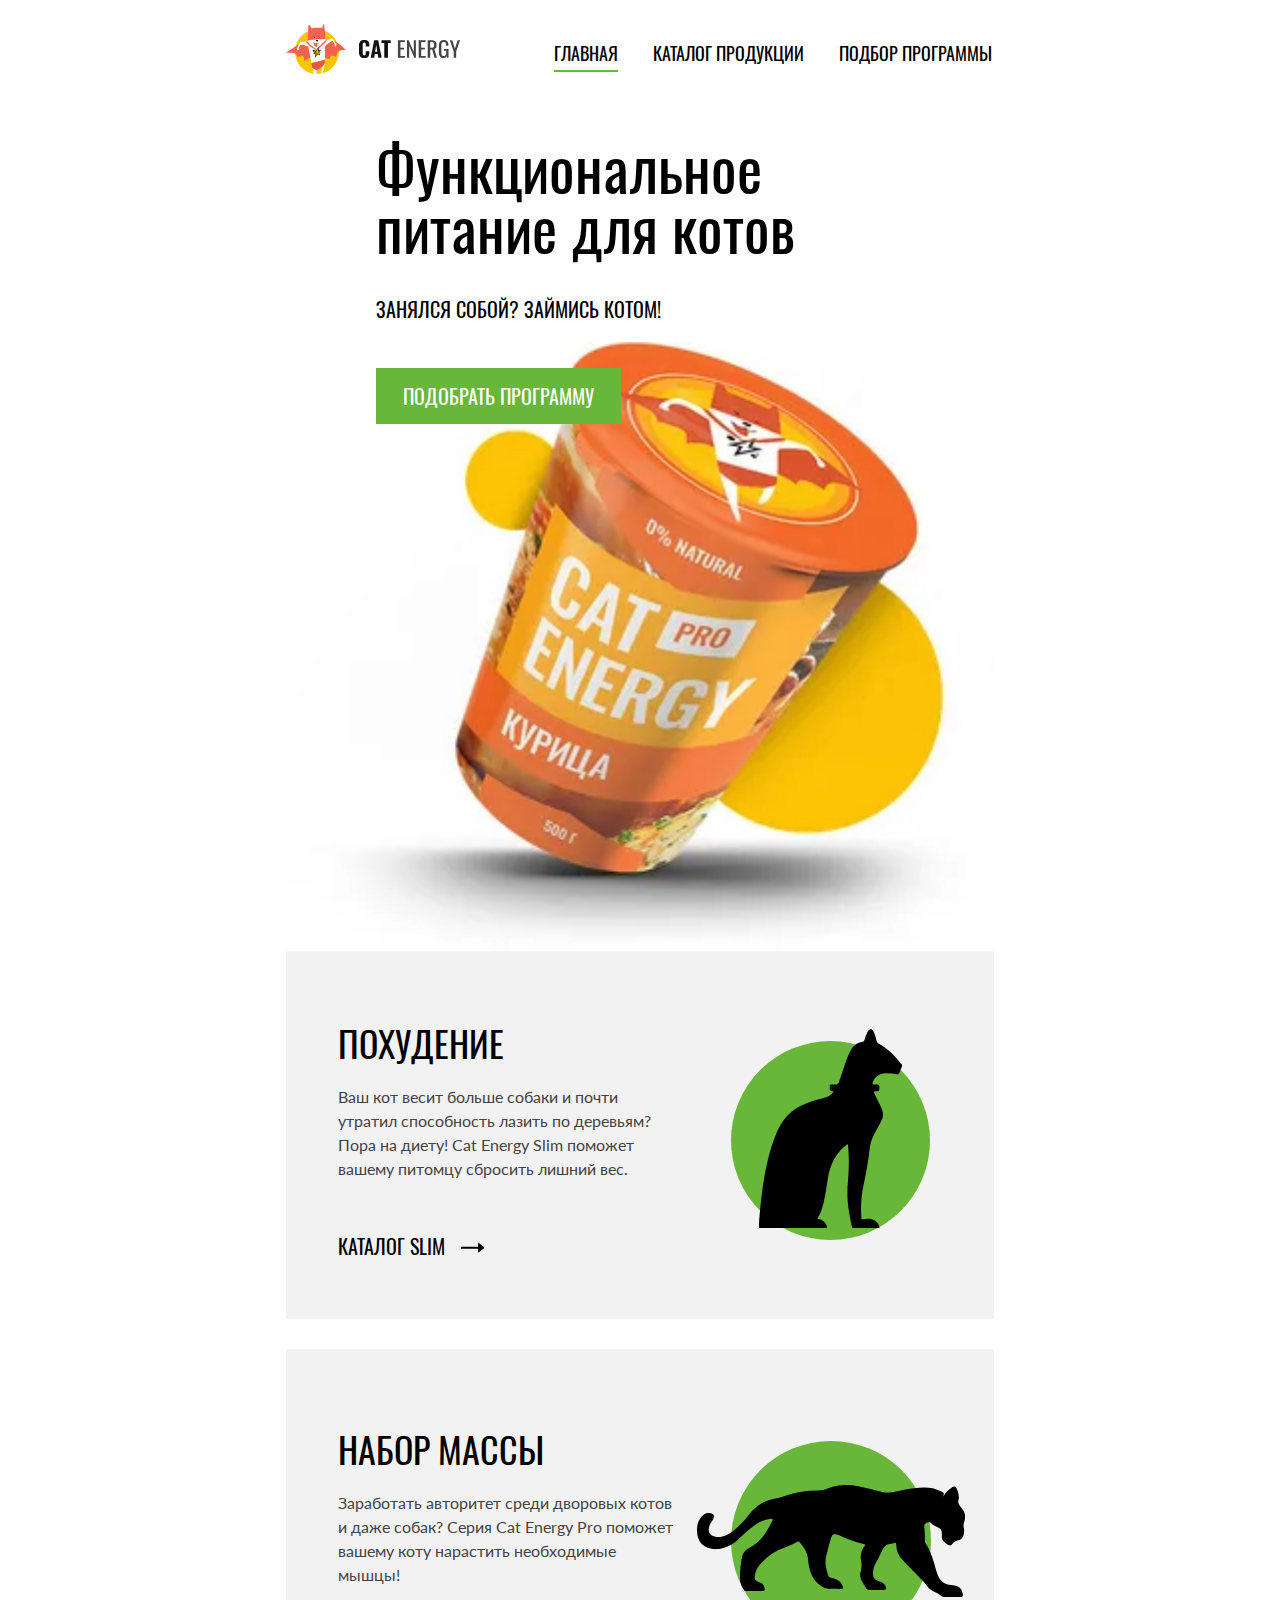
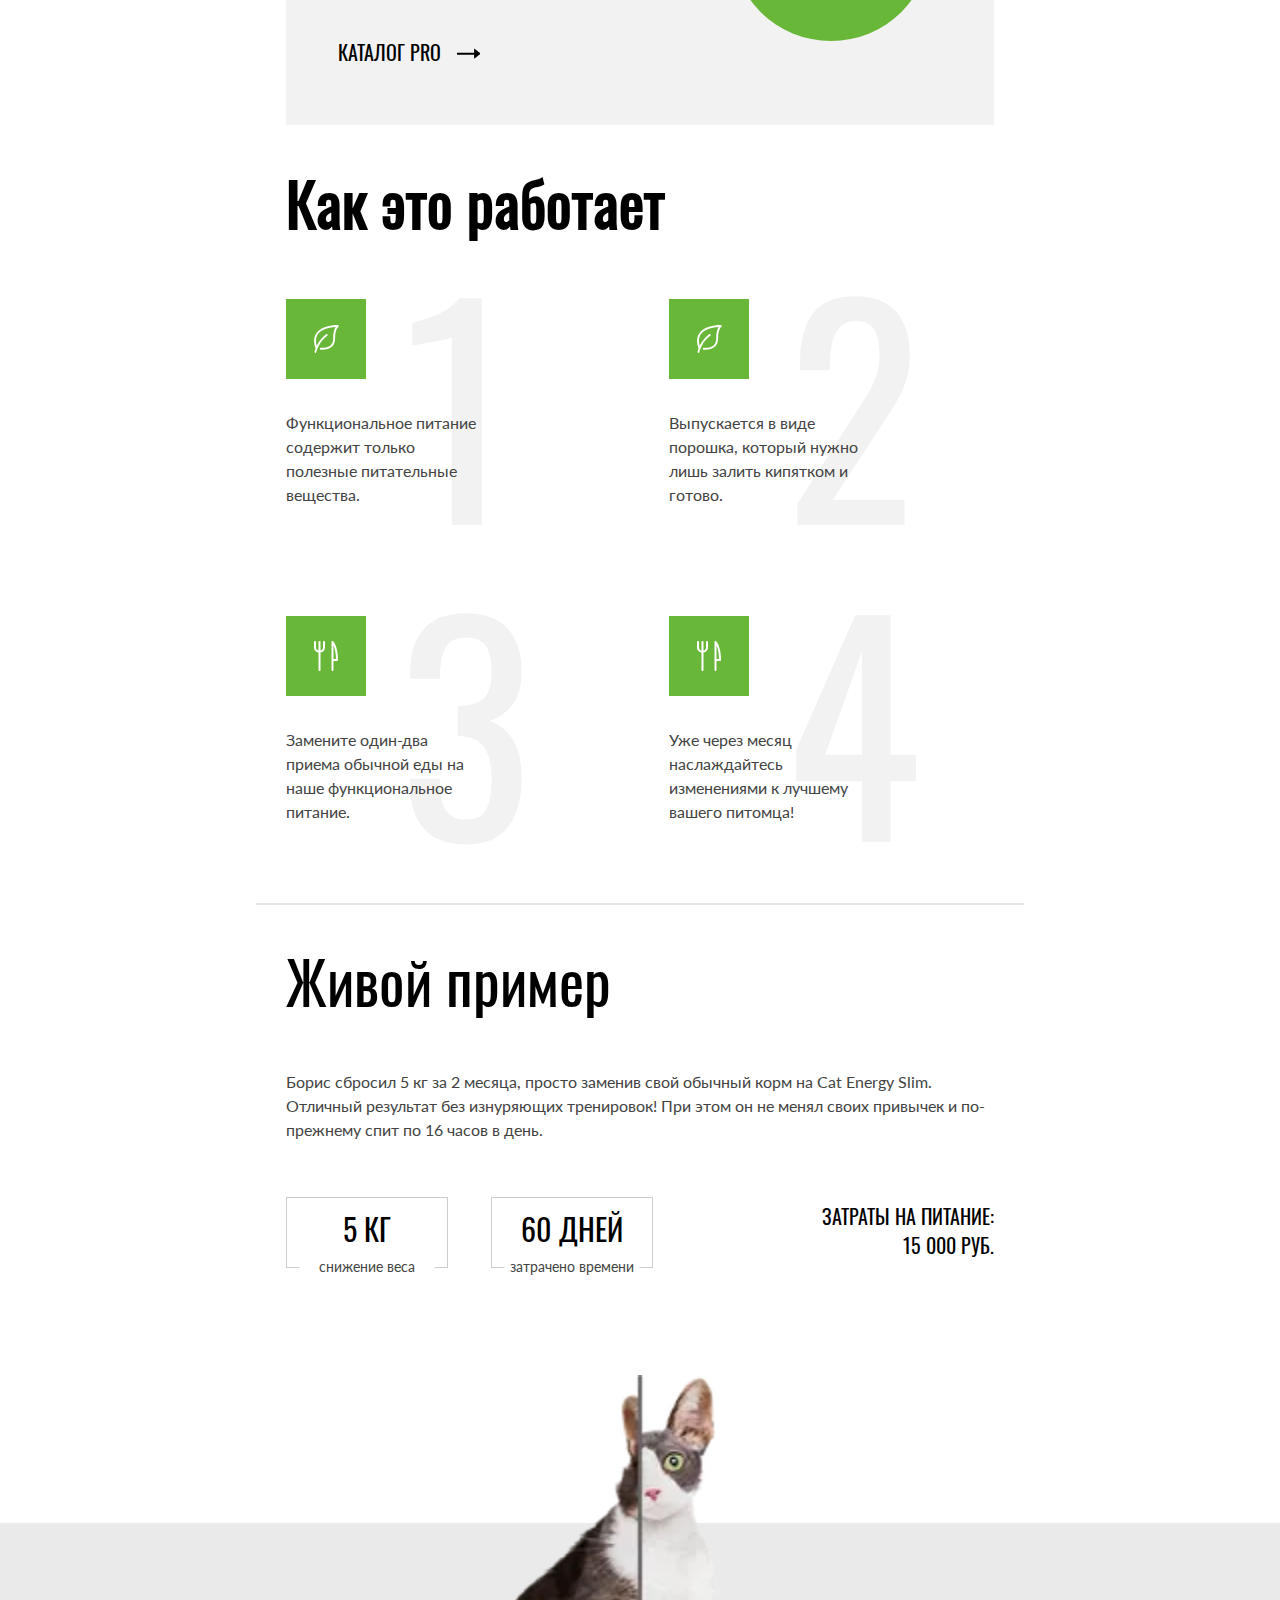
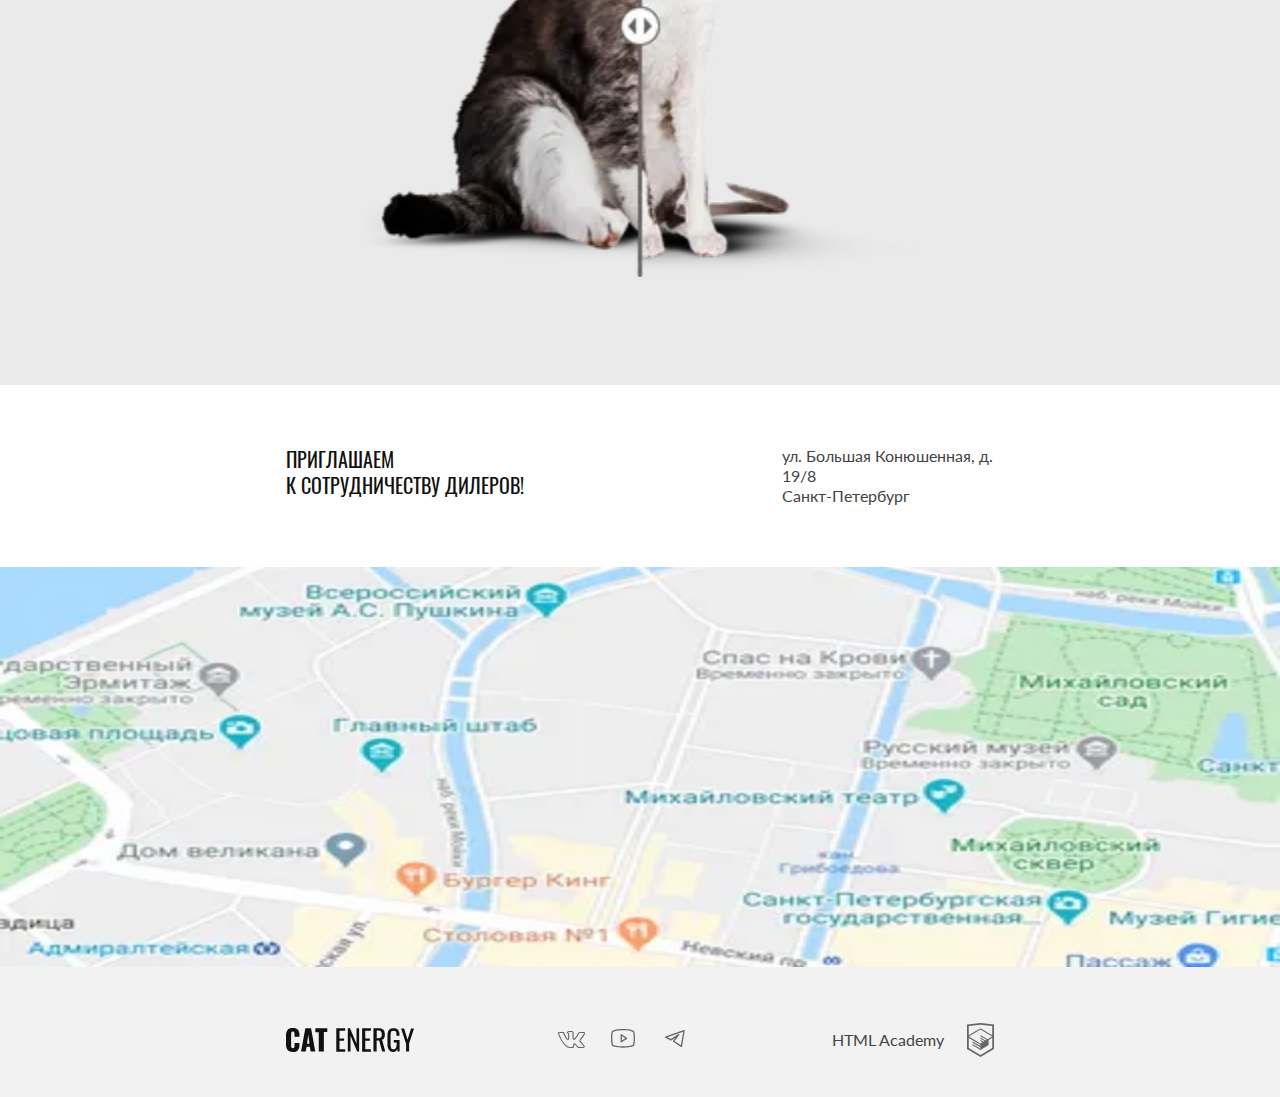
==== commit 24f494c9: "Deploying to gh-pages from @ htmlacademy-adaptive/1370879-cat-energy-30@47dc249e411b269f6df4ff467911" ====
--- a/index.html
+++ b/index.html
@@ -1 +1 @@
-<!DOCTYPE html><html class="page" lang="ru"><head><meta charset="UTF-8"><meta name="viewport" content="width=device-width,initial-scale=1"><link rel="apple-touch-icon" sizes="57x57" href="favicons/apple-icon-57x57.png"><link rel="apple-touch-icon" sizes="60x60" href="favicons/apple-icon-60x60.png"><link rel="apple-touch-icon" sizes="72x72" href="favicons/apple-icon-72x72.png"><link rel="apple-touch-icon" sizes="76x76" href="favicons/apple-icon-76x76.png"><link rel="apple-touch-icon" sizes="114x114" href="favicons/apple-icon-114x114.png"><link rel="apple-touch-icon" sizes="120x120" href="favicons/apple-icon-120x120.png"><link rel="apple-touch-icon" sizes="144x144" href="favicons/apple-icon-144x144.png"><link rel="apple-touch-icon" sizes="152x152" href="favicons/apple-icon-152x152.png"><link rel="apple-touch-icon" sizes="180x180" href="favicons/apple-icon-180x180.png"><link rel="icon" type="image/png" sizes="192x192" href="favicons/android-icon-192x192.png"><link rel="icon" type="image/png" sizes="32x32" href="favicons/favicon-32x32.png"><link rel="icon" type="image/png" sizes="96x96" href="favicons/favicon-96x96.png"><link rel="icon" type="image/png" sizes="16x16" href="favicons/favicon-16x16.png"><title>Название проекта</title><link rel="stylesheet" href="styles/styles.css"><script src="scripts/index.js" defer="defer"></script></head><body class="page__body"><header class="page__main-header main-header container"><a class="main-header__logo logo" href="index.html"><picture><source media="(min-width: 768px)" type="image/svg+xml" srcset="images/logo-tablet.svg" width="174" height="50"><img class="logo__icon" src="images/logo-mobile.svg" width="33" height="38" alt="Кэт Энержи"></picture><picture><img class="logo__slogan" src="images/logo-mobile-2.svg" width="101" height="18" alt="Кэт Энержи"></picture></a><nav class="main-header__nav site-navigation"><button class="site-navigation__toggle" type="button"><span class="visually-hidden">Открыть меню</span></button><ul class="site-navigation__list"><li class="site-navigation__item site-navigation__item--current"><a class="site-navigation__link" href="#">главная</a></li><li class="site-navigation__item"><a class="site-navigation__link" href="catalog.html">каталог продукции</a></li><li class="site-navigation__item"><a class="site-navigation__link" href="form.html">подбор программы</a></li></ul></nav></header><main class="page__main"><h1 class="visually-hidden">Главная страница</h1><section class="page__promo promo"><div class="promo__col-1 container"><h2 class="promo__title">Функциональное питание для котов</h2><p class="promo__slogan">Занялся собой? Займись котом!</p></div><div class="promo__col-2 container"><picture><source type="image/webp" media="(min-width: 1440px)" srcset="images/promo-image-desktop@1x.webp, images/promo-image-desktop@2x.webp 2x" width="1440" height="400"><source type="image/webp" media="(min-width: 768px)" srcset="images/promo-image-tablet@1x.webp, images/promo-image-tablet@2x.webp 2x" width="768" height="400"><source type="image/webp" srcset="images/promo-image@1x.webp, images/promo-image@2x.webp 2x" width="280" height="270"><source media="(min-width: 1440px)" type="image/png" srcset="images/promo-image-desktop@1x.png, images/promo-image-desktop@2x.png 2x"><source media="(min-width: 768px)" type="image/png" srcset="images/promo-image-tablet@1x.png, images/promo-image-tablet@2x.png 2x"><img class="promo__image" src="images/promo-image@1x.png" srcset="images/promo-image@2x.png 2x" width="280" height="270" alt="В фокусе изображение спортивного питания для котов"></picture><a class="promo__link button" href="#">подобрать программу</a></div></section><section class="page__advertisement advertisement container"><h2 class="visually-hidden">Секция рекламирования наименования продуктов</h2><ul class="advertisement__list"><li class="advertisement__item advertisement__item--diet"><article class="advertisement__box"><h3 class="advertisement__heading">похудение</h3><p class="advertisement__description">Ваш кот весит больше собаки и почти утратил способность лазить по деревьям? Пора на диету! Cat Energy Slim поможет вашему питомцу сбросить лишний вес.</p><a class="advertisement__link link" href="#">каталог slim</a></article></li><li class="advertisement__item advertisement__item--weight-gain"><article class="advertisement__box"><h3 class="advertisement__heading">Набор массы</h3><p class="advertisement__description">Заработать авторитет среди дворовых котов и даже собак? Серия Cat Energy Pro поможет вашему коту нарастить необходимые мышцы!</p><a class="advertisement__button link" href="#">каталог pro</a></article></li></ul></section><section class="page__how-it-work how-it-work container"><h2 class="how-it-work__title">Как это работает</h2><ul class="how-it-work__list"><li class="how-it-work__list-item"><div class="how-it-work__block how-it-work__block--leaf"></div><p class="how-it-work__text">Функциональное питание содержит только полезные питательные вещества.</p></li><li class="how-it-work__list-item"><div class="how-it-work__block how-it-work__block--powder"></div><p class="how-it-work__text">Выпускается в виде порошка, который нужно лишь залить кипятком и готово.</p></li><li class="how-it-work__list-item"><div class="how-it-work__block how-it-work__block--meal"></div><p class="how-it-work__text">Замените один-два приема обычной еды на наше функциональное питание.</p></li><li class="how-it-work__list-item"><div class="how-it-work__block how-it-work__block--time"></div><p class="how-it-work__text">Уже через месяц наслаждайтесь изменениями к лучшему вашего питомца!</p></li></ul></section><section class="page__example example"><div class="container"><h2 class="example__title">Живой пример</h2><p class="example__description">Борис сбросил 5 кг за 2 месяца, просто заменив свой обычный корм на Cat Energy Slim. Отличный результат без изнуряющих тренировок! При этом он не менял своих привычек и по-прежнему спит по 16 часов в день.</p><div class="example__wrap"><dl class="example__list example-stats"><div class="example-stats__col"><dt class="example-stats__term">5 <span>кг</span></dt><dd class="example-stats__definition">снижение веса</dd></div><div class="example-stats__col"><dt class="example-stats__term">60 <span>дней</span></dt><dd class="example-stats__definition">затрачено времени</dd></div></dl><p class="example__expenses">Затраты на питание: <span>15 000 РУБ</span>.</p></div><div class="example__carousel carousel carousel--small"><picture><source type="image/webp" srcset="images/slider-tablet@1x.webp, images/slider-tablet@2x.webp 2x"><source type="image/png" media="(min-width: 768px)" srcset="images/slider-tablet@1x.png, images/slider-tablet@2x.png 2x" width="560" height="512"><img class="carousel__image" src="images/slides@1x.png" srcset="images/slides@2x.png 2x" width="280" height="256" alt="Изображение кота в состоянии до и после скидывание веса"></picture><div class="carousel__control control"><div class="control"></div></div></div></div><div class="example__carousel carousel carousel--standard"><picture><source type="image/webp" srcset="images/slider-tablet@1x.webp, images/slider-tablet@2x.webp 2x"><source type="image/png" media="(min-width: 768px)" srcset="images/slider-tablet@1x.png, images/slider-tablet@2x.png 2x" width="560" height="512"><img class="carousel__image" src="images/slides@1x.png" srcset="images/slides@2x.png 2x" width="280" height="256" alt="Изображение кота в состоянии до и после скидывание веса"></picture><div class="carousel__control control"><div class="control"></div></div></div></section></main><footer class="footer"><div class="footer__contacts contacts"><h2 class="visually-hidden">Контакты</h2><div class="contacts__col-text container"><p class="contacts__heading">приглашаем к сотрудничеству дилеров!</p><address class="contacts__address">ул. Большая Конюшенная, д. 19/8 Санкт-Петербург</address></div><div class="contacts__col-map map"><picture><source type="image/webp" media="(min-width: 1440px)" srcset="images/map-desktop@1x.webp, images/map-desktop@2x.webp 2x" width="1440" height="400"><source type="image/webp" media="(min-width: 768px)" srcset="images/map-tablet@1x.webp, images/map-tablet@2x.webp 2x" width="768" height="400"><source type="image/webp" srcset="images/map@1x.webp, images/map@2x.webp 2x"><source media="(min-width: 1440px)" type="image/jpg" srcset="images/map-desktop@1x.jpg, images/map-desktop@2x.jpg 2x" width="1440" height="400"><source media="(min-width: 768px)" type="image/jpg" srcset="images/map-tablet@1x.jpg, images/map-tablet@2x.jpg 2x" width="768" height="400"><img class="map__image" src="images/map@1x.jpg" srcset="images/map@2x.jpg 2x" width="320" height="362" alt="Карта с указанием положения магазина на ней"></picture></div></div><div class="footer__bottom container"><a class="footer__logo" href="#" aria-label="social-link"><img src="images/footer-logo.svg" width="128" height="24" alt="Кэт Энержи"></a><ul class="footer__socials socials"><li class="socials__item"><a class="socials__link socials__link--vk" href="#" aria-label="social-link"><img src="images/vkontakte.svg" width="27" height="17" alt="Логотип vkontakte"></a></li><li class="socials__item"><a class="socials__link socials__link--youtube" href="#" aria-label="social-link"><img src="images/youtube.svg" width="24" height="19" alt="Логотип Youtube"></a></li><li class="socials__item"><a class="socials__link socials__link--telegram" href="#" aria-label="social-link"><img src="images/telegram.svg" width="20" height="17" alt="Логотип Telegram"></a></li></ul><a class="footer__copyright" href="#" aria-label="to-home-page">HTML Academy <img src="images/html-academy-logo.svg" width="27" height="34" alt="Логотип HTML ACADEMY"></a></div></footer></body></html>+<!DOCTYPE html><html class="page" lang="ru"><head><meta charset="UTF-8"><meta name="viewport" content="width=device-width,initial-scale=1"><link rel="apple-touch-icon" sizes="57x57" href="favicons/apple-icon-57x57.png"><link rel="apple-touch-icon" sizes="60x60" href="favicons/apple-icon-60x60.png"><link rel="apple-touch-icon" sizes="72x72" href="favicons/apple-icon-72x72.png"><link rel="apple-touch-icon" sizes="76x76" href="favicons/apple-icon-76x76.png"><link rel="apple-touch-icon" sizes="114x114" href="favicons/apple-icon-114x114.png"><link rel="apple-touch-icon" sizes="120x120" href="favicons/apple-icon-120x120.png"><link rel="apple-touch-icon" sizes="144x144" href="favicons/apple-icon-144x144.png"><link rel="apple-touch-icon" sizes="152x152" href="favicons/apple-icon-152x152.png"><link rel="apple-touch-icon" sizes="180x180" href="favicons/apple-icon-180x180.png"><link rel="icon" type="image/png" sizes="192x192" href="favicons/android-icon-192x192.png"><link rel="icon" type="image/png" sizes="32x32" href="favicons/favicon-32x32.png"><link rel="icon" type="image/png" sizes="96x96" href="favicons/favicon-96x96.png"><link rel="icon" type="image/png" sizes="16x16" href="favicons/favicon-16x16.png"><title>Название проекта</title><link rel="stylesheet" href="styles/styles.css"><script src="scripts/index.js" defer="defer"></script></head><body class="page__body"><header class="page__main-header main-header container"><a class="main-header__logo logo" href="index.html"><picture><source media="(min-width: 1440px)" type="image/svg+xml" srcset="images/logo-desktop.svg" width="202" height="59"><source media="(min-width: 768px)" type="image/svg+xml" srcset="images/logo-tablet.svg" width="174" height="50"><img class="logo__icon" src="images/logo-mobile.svg" width="33" height="38" alt="Кэт Энержи"></picture><picture><img class="logo__slogan" src="images/logo-mobile-2.svg" width="101" height="18" alt="Кэт Энержи"></picture></a><nav class="main-header__nav site-navigation site-navigation--closed"><button class="site-navigation__toggle" type="button"><span class="visually-hidden">Открыть меню</span></button><ul class="site-navigation__list"><li class="site-navigation__item site-navigation__item--current"><a class="site-navigation__link" href="#">главная</a></li><li class="site-navigation__item"><a class="site-navigation__link" href="catalog.html">каталог продукции</a></li><li class="site-navigation__item"><a class="site-navigation__link" href="form.html">подбор программы</a></li></ul></nav></header><main class="page__main"><h1 class="visually-hidden">Главная страница</h1><section class="page__promo promo"><div class="promo__container container"><div class="promo__col-1"><h2 class="promo__title">Функциональное питание для котов</h2><p class="promo__slogan">Занялся собой? Займись котом!</p><a class="promo__link button" href="#">подобрать программу</a></div><div class="promo__col-2"><picture><source type="image/webp" media="(min-width: 1440px)" srcset="images/promo-image-desktop@1x.webp, images/promo-image-desktop@2x.webp 2x" width="1440" height="400"><source type="image/webp" media="(min-width: 768px)" srcset="images/promo-image-tablet@1x.webp, images/promo-image-tablet@2x.webp 2x" width="709" height="609"><source type="image/webp" srcset="images/promo-image@1x.webp, images/promo-image@2x.webp 2x" width="280" height="270"><source media="(min-width: 1440px)" type="image/png" srcset="images/promo-image-desktop@1x.png, images/promo-image-desktop@2x.png 2x"><source media="(min-width: 768px)" type="image/png" srcset="images/promo-image-tablet@1x.png, images/promo-image-tablet@2x.png 2x"><img class="promo__image" src="images/promo-image@1x.png" srcset="images/promo-image@2x.png 2x" width="280" height="270" alt="В фокусе изображение спортивного питания для котов"></picture></div></div></section><section class="page__advertisement advertisement container"><h2 class="visually-hidden">Секция рекламирования наименования продуктов</h2><ul class="advertisement__list"><li class="advertisement__item"><article class="advertisement__box advertisement__box--diet"><h3 class="advertisement__heading">похудение</h3><p class="advertisement__description">Ваш кот весит больше собаки и почти утратил способность лазить по деревьям? Пора на диету! Cat Energy Slim поможет вашему питомцу сбросить лишний вес.</p><a class="advertisement__link link" href="#">каталог slim</a></article></li><li class="advertisement__item"><article class="advertisement__box advertisement__box--weight-gain"><h3 class="advertisement__heading">Набор массы</h3><p class="advertisement__description">Заработать авторитет среди дворовых котов и даже собак? Серия Cat Energy Pro поможет вашему коту нарастить необходимые мышцы!</p><a class="advertisement__button link" href="#">каталог pro</a></article></li></ul></section><section class="page__how-it-work how-it-work container"><h2 class="how-it-work__title">Как это работает</h2><ul class="how-it-work__list"><li class="how-it-work__item how-it-work__item--leaf"><div class="how-it-work__block how-it-work__block--leaf"></div><p class="how-it-work__text">Функциональное питание содержит только полезные питательные вещества.</p></li><li class="how-it-work__item how-it-work__item--powder"><div class="how-it-work__block how-it-work__block--powder"></div><p class="how-it-work__text">Выпускается в виде порошка, который нужно лишь залить кипятком и готово.</p></li><li class="how-it-work__item how-it-work__item--meal"><div class="how-it-work__block how-it-work__block--meal"></div><p class="how-it-work__text">Замените один-два приема обычной еды на наше функциональное питание.</p></li><li class="how-it-work__item how-it-work__item--time"><div class="how-it-work__block how-it-work__block--time"></div><p class="how-it-work__text">Уже через месяц наслаждайтесь изменениями к лучшему вашего питомца!</p></li></ul></section><section class="page__example example"><div class="container"><div class="example__wrapper"><div class="example__text-wrapper"><div class="example__text-block"><h2 class="example__title">Живой пример</h2><p class="example__description">Борис сбросил 5 кг за 2 месяца, просто заменив свой обычный корм на Cat Energy Slim. Отличный результат без изнуряющих тренировок! При этом он не менял своих привычек и по-прежнему спит по 16 часов в день.</p></div><div class="example__wrap"><dl class="example__list example-stats"><div class="example-stats__col"><dt class="example-stats__term">5 <span>кг</span></dt><dd class="example-stats__definition">снижение веса</dd></div><div class="example-stats__col"><dt class="example-stats__term">60 <span>дней</span></dt><dd class="example-stats__definition">затрачено времени</dd></div></dl><p class="example__expenses">Затраты на питание: <span>15 000 РУБ</span>.</p></div></div><div class="example__carousel carousel"><picture><source type="image/webp" srcset="images/slides-tablet@1x.webp, images/slides-tablet@2x.webp 2x"><source type="image/png" media="(min-width: 768px)" srcset="images/slides-tablet@1x.png, images/slides-tablet@2x.png 2x" width="560" height="512"><img class="carousel__image" src="images/slides@1x.png" srcset="images/slides@2x.png 2x" width="280" height="256" alt="Изображение кота в состоянии до и после скидывание веса"></picture><div class="carousel__control control"><div class="control"></div></div></div></div></div></section><section class="page__contacts contacts"><h2 class="visually-hidden">Контакты</h2><div class="contacts__container container"><p class="contacts__heading">приглашаем<br>к сотрудничеству дилеров!</p><address class="contacts__address">ул. Большая Конюшенная, д. 19/8 <span class="contacts__city">Санкт-Петербург</span></address></div><div class="contacts__map map"><picture><source type="image/webp" media="(min-width: 1440px)" srcset="images/map-desktop@1x.webp, images/map-desktop@2x.webp 2x" width="1440" height="400"><source type="image/webp" media="(min-width: 768px)" srcset="images/map-tablet@1x.webp, images/map-tablet@2x.webp 2x" width="768" height="400"><source type="image/webp" srcset="images/map@1x.webp, images/map@2x.webp 2x"><source media="(min-width: 1440px)" type="image/jpg" srcset="images/map-desktop@1x.jpg, images/map-desktop@2x.jpg 2x" width="1440" height="400"><source media="(min-width: 768px)" type="image/jpg" srcset="images/map-tablet@1x.jpg, images/map-tablet@2x.jpg 2x" width="768" height="400"><img class="map__image" src="images/map@1x.jpg" srcset="images/map@2x.jpg 2x" width="320" height="362" alt="Карта с указанием положения магазина на ней"></picture></div></section></main><footer class="footer"><div class="footer__container container"><a class="footer__logo" href="#" aria-label="social-link"><svg width="128" height="24" viewBox="0 0 128 24" xmlns="http://www.w3.org/2000/svg"><g class="footer__group"><path d="M1.6236 21.9574C0.489608 20.2815 -0.0733133 18.2722 0.0213584 16.2383V7.7617C-0.115966 5.70593 0.411707 3.66097 1.52346 1.94043C2.62499 0.612766 4.32737 0 6.83086 0C9.33436 0 10.9366 0.612766 11.938 1.73617C13.0252 3.15904 13.56 4.9407 13.4401 6.74043V8.78298H8.53324V6.43404C8.57287 5.73932 8.47057 5.04378 8.23282 4.39149C8.10574 4.12819 7.90433 3.90969 7.65449 3.76409C7.40465 3.61849 7.11781 3.55245 6.83086 3.57447C6.12989 3.57447 5.62919 3.77872 5.42891 4.28936C5.20237 5.015 5.10073 5.77516 5.12849 6.53617V17.4638C5.0756 18.2022 5.21373 18.9417 5.52905 19.6085C5.72933 20.1192 6.23003 20.3234 6.931 20.3234C7.63198 20.3234 8.03254 20.1192 8.23282 19.6085C8.4605 18.9183 8.56232 18.1914 8.53324 17.4638V15.0128H13.4401V17.0553C13.5419 18.8844 13.0103 20.6918 11.938 22.1617C10.9366 23.3872 9.23422 24 6.83086 24C4.42751 23.8979 2.62499 23.2851 1.6236 21.9574Z" fill="#111111"/><path d="M19.3483 0.306396H25.0563L29.2622 23.5915H24.6557L23.8546 18.6894H20.55L19.7489 23.5915H15.0423L19.3483 0.306396ZM23.454 15.6255L22.2524 6.53618L21.0507 15.6255H23.454Z" fill="#111111"/><path d="M32.767 4.18725H29.3623V0.306396H41.2789V4.08512H37.8742V23.5915H32.767V4.18725Z" fill="#111111"/><path d="M50.3916 0.306396H59.2039V2.75746H53.496V10.417H58.1024V12.766H53.496V21.3447H59.2039V23.6936H50.2915V0.306396H50.3916Z" fill="#111111"/><path d="M61.8076 0.306396H64.0107L70.5198 15.7277V0.306396H73.1234V23.5915H71.1206L64.5114 7.65959V23.5915H61.8076V0.306396Z" fill="#111111"/><path d="M76.1276 0.306396H84.9399V2.75746H79.2319V10.417H83.8383V12.766H79.2319V21.3447H84.9399V23.6936H76.1276V0.306396Z" fill="#111111"/><path d="M87.5435 0.306296H92.1499C93.962 0.178639 95.7629 0.682798 97.2571 1.73608C98.3586 2.65523 98.8593 4.28927 98.8593 6.43396C98.8593 9.39566 97.958 11.234 96.0554 11.8467L99.2599 23.4893H96.1555L93.1513 12.5616H90.6478V23.4893H87.4434V0.306296H87.5435ZM91.9497 10.3148C92.982 10.4016 94.011 10.1121 94.8537 9.49778C95.4546 8.98715 95.755 7.96587 95.755 6.43396C95.7827 5.67295 95.6811 4.91279 95.4546 4.18715C95.2292 3.66645 94.8421 3.23582 94.353 2.96162C93.6633 2.64108 92.9062 2.50069 92.1499 2.5531H90.748V10.2127H91.9497V10.3148Z" fill="#111111"/><path d="M102.865 21.8554C101.824 20.0697 101.335 18.0053 101.463 15.932V8.17025C101.438 6.69026 101.607 5.21349 101.964 3.77876C102.299 2.70664 102.967 1.77469 103.866 1.12344C104.984 0.448453 106.274 0.128462 107.571 0.204291C109.674 0.204291 111.177 0.714929 112.078 1.83833C113.115 3.32172 113.61 5.12795 113.48 6.94472V7.76174H110.476V7.04684C110.48 6.19152 110.413 5.33736 110.275 4.49365C110.191 3.96049 109.903 3.48313 109.474 3.16599C108.911 2.78921 108.243 2.60993 107.571 2.65535C106.853 2.60843 106.143 2.82587 105.569 3.26812C105.333 3.47055 105.141 3.71989 105.003 4.00086C104.865 4.28184 104.785 4.58853 104.768 4.90216C104.636 5.81517 104.569 6.73673 104.567 7.65961V16.3405C104.493 17.663 104.698 18.9863 105.168 20.2213C105.569 21.0383 106.37 21.3447 107.571 21.3447C108.046 21.405 108.527 21.3208 108.955 21.1028C109.383 20.8847 109.737 20.5425 109.975 20.1192C110.504 18.8277 110.743 17.432 110.676 16.0341V14.4H107.772V12.0511H113.58V23.5915H111.577L111.277 20.9362C111.014 21.8261 110.467 22.601 109.724 23.1376C108.98 23.6742 108.081 23.9419 107.171 23.8979C106.343 23.9475 105.517 23.7869 104.765 23.4304C104.014 23.0739 103.361 22.5327 102.865 21.8554Z" fill="#111111"/><path d="M119.989 15.4212L115.082 0.408447H118.086L121.591 11.6425L124.996 0.408447H128L123.093 15.4212V23.5914H120.089V15.4212H119.989Z" fill="#111111"/></g></svg></a><ul class="footer__socials socials"><li class="socials__item"><a class="socials__link socials__link--vk" href="#" aria-label="social-link"><svg width="28" height="22" viewBox="0 0 28 22" xmlns="http://www.w3.org/2000/svg"><path d="M1 5.33876C1 4.48373 1.5151 4.02268 2.54531 3.95562L6.51515 3.98077C6.78158 3.98077 6.95921 4.10651 7.04802 4.35799C7.45655 5.61538 7.91392 6.70094 8.42014 7.61465C8.92637 8.52835 9.58801 9.58038 10.4051 10.7707C10.4761 10.9216 10.5916 10.997 10.7514 10.997C10.8758 10.997 10.9735 10.9384 11.0445 10.821L11.1244 10.5444L11.1511 6.19379C11.1511 5.89201 11.0756 5.69083 10.9246 5.59024C10.7736 5.48965 10.4939 5.4142 10.0853 5.36391C9.76563 5.31361 9.60577 5.12919 9.60577 4.81065C9.60577 4.74359 9.61465 4.69329 9.63241 4.65976C10.0054 3.57002 11.0711 3.02515 12.8296 3.02515L14.3216 3C14.9966 3 15.5561 3.15927 16.0001 3.47781C16.4442 3.79635 16.6662 4.29931 16.6662 4.98669V10.6953C16.7906 10.7791 16.906 10.821 17.0126 10.821C17.279 10.821 17.5099 10.6701 17.7053 10.3683C19.6592 7.78649 20.716 6.05966 20.8759 5.18787C20.8759 5.1711 20.8936 5.12919 20.9291 5.06213C21.0535 4.81065 21.2577 4.5927 21.5419 4.40828C21.8261 4.22387 22.0748 4.09813 22.288 4.03107C22.359 3.99753 22.4389 3.98077 22.5277 3.98077H26.6574L26.9239 4.00592C27.2791 4.00592 27.5544 4.16519 27.7498 4.48373C27.8209 4.58432 27.8697 4.69329 27.8964 4.81065C27.923 4.92801 27.9408 5.04536 27.9496 5.16272C27.9585 5.28008 27.963 5.34714 27.963 5.36391V5.53994C27.8386 6.22732 27.5233 6.9608 27.0171 7.74038C26.5109 8.51997 25.867 9.36243 25.0855 10.2678C24.304 11.1731 23.8155 11.7682 23.6201 12.0533C23.4603 12.2544 23.3803 12.4389 23.3803 12.6065C23.3803 12.7406 23.4514 12.8915 23.5935 13.0592L27.4834 17.6864C27.6965 17.9546 27.8031 18.248 27.8031 18.5666C27.8031 18.9522 27.6432 19.2707 27.3235 19.5222C27.0038 19.7737 26.6219 19.9162 26.1779 19.9497L25.7249 19.9749H21.6752C21.6574 19.9749 21.6219 19.979 21.5686 19.9874C21.5153 19.9958 21.4798 20 21.462 20C21.0712 20 20.7071 19.8407 20.3696 19.5222C20.2453 19.3881 19.4105 18.3989 17.8652 16.5547C17.7764 16.4374 17.652 16.3284 17.4922 16.2278C17.4211 16.4961 17.3279 16.8817 17.2124 17.3846C17.097 17.8876 17.0126 18.248 16.9593 18.466L16.8794 18.8935C16.7018 19.4803 16.3287 19.8323 15.7604 19.9497L15.3874 19.9749H12.7763C11.3021 19.9749 9.83224 19.3378 8.36686 18.0636C6.90148 16.7894 5.58264 15.1423 4.41034 13.122C3.23803 11.1018 2.14566 8.75049 1.13322 6.06805C1.04441 5.8501 1 5.607 1 5.33876ZM17.0126 11.8521C16.6396 11.8521 16.3021 11.7557 16.0001 11.5629C15.6982 11.3701 15.5472 11.106 15.5472 10.7707V4.98669C15.5472 4.65138 15.4584 4.41248 15.2808 4.26997C15.1032 4.12747 14.7923 4.05621 14.3483 4.05621L12.8296 4.10651C12.0658 4.10651 11.4886 4.23225 11.0978 4.48373C11.8793 4.8358 12.2701 5.40582 12.2701 6.19379V10.6198C12.2346 11.039 12.0569 11.3868 11.7372 11.6635C11.4175 11.9401 11.0623 12.0784 10.6715 12.0784C10.1386 12.0784 9.7301 11.8353 9.44591 11.3491C8.06046 9.37081 7.03025 7.4931 6.35529 5.71598L6.1155 5.06213L2.57195 5.03698C2.34104 5.03698 2.21227 5.04956 2.18562 5.0747C2.15898 5.09985 2.14566 5.1711 2.14566 5.28846C2.14566 5.43935 2.16342 5.59862 2.19895 5.76627L2.75845 7.17456C4.25048 10.8126 5.87127 13.6795 7.62085 15.7751C9.37042 17.8708 11.0889 18.9186 12.7763 18.9186H15.4406C15.5472 18.9186 15.6271 18.8893 15.6804 18.8306C15.7337 18.7719 15.7781 18.6588 15.8136 18.4911L15.8669 18.2396L16.3732 16.0266C16.5152 15.7249 16.6396 15.5237 16.7462 15.4231C16.9415 15.2387 17.1725 15.1465 17.4389 15.1465C17.8652 15.1465 18.3003 15.3895 18.7444 15.8757L21.0091 18.5917C21.1512 18.8097 21.3022 18.9186 21.462 18.9186H25.8581C26.391 18.9186 26.6574 18.7929 26.6574 18.5414C26.6574 18.4576 26.6308 18.3738 26.5775 18.2899L22.7142 13.7382C22.4123 13.3861 22.2613 13.0089 22.2613 12.6065C22.2613 12.2041 22.4034 11.8185 22.6876 11.4497C22.9185 11.1144 23.367 10.557 24.0331 9.77737C24.6992 8.99778 25.2809 8.26849 25.7782 7.5895C26.2756 6.9105 26.6042 6.29438 26.764 5.74112L26.8439 5.4142C26.8262 5.38067 26.8173 5.32618 26.8173 5.25074C26.8173 5.1753 26.8084 5.11243 26.7907 5.06213H22.6077C22.3412 5.16272 22.1281 5.31361 21.9682 5.51479L21.8084 5.9926C21.3643 7.14941 20.2009 8.93491 18.3181 11.3491C17.9451 11.6844 17.5099 11.8521 17.0126 11.8521Z" fill="#666666"/></svg> <span class="visually-hidden">Иконка Вконтакте</span></a></li><li class="socials__item"><a class="socials__link socials__link--youtube" href="#" aria-label="social-link"><svg width="24" height="19" viewBox="0 0 24 19" xmlns="http://www.w3.org/2000/svg"><path d="M15.8509 8.79275L10.6145 5.30184C10.5159 5.23691 10.4016 5.19985 10.2837 5.19459C10.1657 5.18934 10.0486 5.21608 9.94459 5.27198C9.84061 5.32789 9.75368 5.41087 9.69302 5.51215C9.63236 5.61343 9.60022 5.72924 9.6 5.84729V12.8291C9.60013 12.9481 9.6327 13.0648 9.69421 13.1667C9.75572 13.2686 9.84384 13.3518 9.94909 13.4073C10.0524 13.4631 10.1691 13.4895 10.2864 13.4837C10.4037 13.478 10.5172 13.4402 10.6145 13.3746L15.8509 9.88366C15.9409 9.82395 16.0148 9.7429 16.0658 9.64772C16.1169 9.55255 16.1436 9.44621 16.1436 9.3382C16.1436 9.23019 16.1169 9.12385 16.0658 9.02868C16.0148 8.93351 15.9409 8.85245 15.8509 8.79275ZM10.9091 11.6073V7.06911L14.3127 9.3382L10.9091 11.6073ZM23.3891 3.04366C23.2942 2.67547 23.1131 2.33511 22.8609 2.05061C22.6086 1.76611 22.2924 1.54561 21.9382 1.40729C18.2182 -0.0217993 12.2509 1.91553e-05 12 1.91553e-05C11.7491 1.91553e-05 5.78182 -0.0217993 2.06182 1.40729C1.70764 1.54561 1.3914 1.76611 1.13914 2.05061C0.886889 2.33511 0.705838 2.67547 0.610909 3.04366C0.327273 4.11275 0 6.07638 0 9.3382C0 12.6 0.327273 14.5637 0.610909 15.6327C0.705838 16.0009 0.886889 16.3413 1.13914 16.6258C1.3914 16.9103 1.70764 17.1308 2.06182 17.2691C5.78182 18.6982 11.7491 18.6764 12 18.6764H12.0764C12.8291 18.6764 18.3927 18.6327 21.9382 17.2691C22.2924 17.1308 22.6086 16.9103 22.8609 16.6258C23.1131 16.3413 23.2942 16.0009 23.3891 15.6327C23.6727 14.5637 24 12.6 24 9.3382C24 6.07638 23.6727 4.11275 23.3891 3.04366ZM22.1236 15.3055C22.0807 15.472 21.999 15.6259 21.8853 15.7548C21.7715 15.8838 21.6289 15.984 21.4691 16.0473C17.9782 17.3891 12.0655 17.3673 12 17.3673C11.9345 17.3673 6.02182 17.3891 2.53091 16.0473C2.37107 15.984 2.22846 15.8838 2.11471 15.7548C2.00096 15.6259 1.91929 15.472 1.87636 15.3055C1.61455 14.3018 1.30909 12.4582 1.30909 9.3382C1.30909 6.2182 1.61455 4.37457 1.87636 3.37093C1.91929 3.20445 2.00096 3.05047 2.11471 2.92156C2.22846 2.79264 2.37107 2.69243 2.53091 2.62911C6.02182 1.28729 11.9345 1.30911 12 1.30911C12.0655 1.30911 17.9782 1.28729 21.4691 2.62911C21.6289 2.69243 21.7715 2.79264 21.8853 2.92156C21.999 3.05047 22.0807 3.20445 22.1236 3.37093C22.3855 4.37457 22.6909 6.2182 22.6909 9.3382C22.6909 12.4582 22.3855 14.3018 22.1236 15.3055Z" fill="#666666"/></svg> <span class="visually-hidden">Иконка Youtube</span></a></li><li class="socials__item"><a class="socials__link socials__link--telegram" href="#" aria-label="social-link"><svg width="20" height="18" viewBox="0 0 20 18" fill="none" xmlns="http://www.w3.org/2000/svg"><path fill-rule="evenodd" clip-rule="evenodd" d="M19.4608 0.152905C19.6393 0.302216 19.7255 0.534898 19.6872 0.764481L17.0611 16.5214C17.0244 16.7411 16.8789 16.9273 16.6745 17.0159C16.47 17.1045 16.2346 17.0833 16.0493 16.9597L8.17082 11.7074C8.01771 11.6054 7.91447 11.4437 7.88624 11.2619C7.858 11.08 7.90738 10.8947 8.02233 10.751L10.633 7.48773L6.27303 10.3944C6.077 10.525 5.82597 10.5407 5.61524 10.4353L0.362931 7.80915C0.127693 7.69153 -0.0146529 7.44488 0.00119976 7.18235C0.0170525 6.91983 0.188044 6.6921 0.435726 6.60364L18.8188 0.0382579C19.038 -0.0400244 19.2822 0.00359465 19.4608 0.152905ZM2.32626 7.32275L5.86168 9.09046L13.4231 4.0495C13.6925 3.86994 14.0525 3.91349 14.2712 4.1521C14.49 4.3907 14.5022 4.75314 14.3 5.00591L9.49502 11.0121L15.9328 15.3039L18.2083 1.65058L2.32626 7.32275Z" fill="#666666"/></svg> <span class="visually-hidden">Иконка Telegram</span></a></li></ul><a class="footer__copyright" href="#" aria-label="to-home-page">HTML Academy <svg width="27" height="34" viewBox="0 0 27 34" fill="none" xmlns="http://www.w3.org/2000/svg"><path d="M13.6426 0.0157537L13.5 0L0 1.40733V26.0129L13.5 34L27 26.0129V1.40733L13.6426 0.0157537ZM25.2344 25.0151L13.5 31.9573L1.76561 25.0151V14.9293L13.4507 21.8451L13.4701 23.0984L5.45351 18.3548L5.44295 19.5801L13.4894 24.3885L13.5088 25.675L5.46408 20.9174L5.45351 22.1427L13.5 26.9511L21.6239 22.1182V20.8929V16.909L25.2432 14.7595L25.2344 25.0151ZM25.2344 13.4519L22.0147 15.3319L20.5325 16.2071L13.4666 12.0201L13.456 13.2454L19.4957 16.818L19.4429 16.8495L19.3126 16.9247L18.4536 17.4166L13.4666 14.4689L13.456 15.6942L17.3921 18.0222L16.4591 18.6314L16.438 18.6436L13.4666 16.902L13.456 18.1273L15.4029 19.2615L13.4155 20.4483L1.7973 13.5762L13.4349 6.61831L25.2344 13.4519ZM25.2344 12.2266L13.4401 5.31075L1.76561 12.2196V2.9897L13.5 1.76442L25.2344 2.9897V12.2266Z" fill="#666666"/></svg></a></div></footer></body></html>--- a/styles/styles.css
+++ b/styles/styles.css
@@ -1 +1 @@
-@charset "UTF-8";body{margin:0;padding:0;font-family:"Oswald",sans-serif;font-size:16px;font-weight:400;line-height:20px}@font-face{font-family:"Oswald";font-weight:400;font-style:normal;font-display:swap;src:url(../fonts/oswald/oswaldregular.woff2)format("woff2")}@font-face{font-family:"Lato";font-weight:400;font-style:normal;font-display:swap;src:url(../fonts/lato/Lato-Regular.woff2)format("woff2")}.visually-hidden{position:absolute;width:1px;height:1px;margin:-1px;border:0;padding:0;white-space:nowrap;-webkit-clip-path:inset(100%);clip-path:inset(100%);clip:rect(0 0 0 0);overflow:hidden}.container{max-width:280px;margin:0 auto;padding-left:20px;padding-right:20px}@media (min-width:768px){.container{max-width:708px;padding-left:30px;padding-right:30px}}@media (min-width:1440px){.container{max-width:1220px;padding-left:110px;padding-right:110px}}.page{display:grid;grid-template-rows:auto 1fr auto}.page__title{margin:27px 0 41px;font-size:36px;font-weight:400;line-height:36px;color:#000}@media (min-width:768px){.page__title{margin-top:65px;margin-bottom:113px;font-size:60px;line-height:60px}}@media (min-width:1440px){.page__title{margin-bottom:84px}}.page__promo{margin-bottom:20px}@media (min-width:1440px){.page__promo{margin-bottom:82px}}.page__advertisement{margin-bottom:20px}@media (min-width:768px){.page__advertisement{margin-bottom:45px}}.page__how-it-work{min-height:380px}@media (min-width:1440px){.page__how-it-work{min-height:329px}}.page__catalog{margin-bottom:25px}@media (min-width:768px){.page__catalog{margin-bottom:70px}}@media (min-width:1440px){.page__catalog{margin-bottom:76px}}.main-header{display:flex;align-items:center;padding-top:13px;padding-bottom:14px;background-color:#fff}.main-header--second{border-bottom:1px solid #d9d9d9}@media (min-width:768px){.main-header--second{border:0}}.main-header__nav{margin-left:auto}.logo{display:flex;align-items:center;gap:56px}@media (min-width:768px){.logo__slogan{display:none}}.site-navigation{display:flex}.site-navigation__toggle{display:block;width:24px;height:24px;margin:0;padding:0;border:0;outline:0;background:0 0;background-image:url(../images/burger.svg);background-repeat:no-repeat;background-position:center}@media (min-width:768px){.site-navigation__toggle{display:none}}.site-navigation__list{margin:0;padding:0;list-style:none;display:none}@media (min-width:768px){.site-navigation__list{display:flex;gap:33px}}.site-navigation__item--current{padding-bottom:10px}@media (min-width:768px){.site-navigation__item--current{border-bottom:2px solid #68b738}.site-navigation__link{font-size:18px;line-height:24px;text-transform:uppercase;text-decoration:none;color:#000}.site-navigation__link:hover{opacity:.6}.site-navigation__link:focus{opacity:.6}.site-navigation__link:active{opacity:.3}}.promo{position:relative}@media (min-width:1440px){.promo{display:flex}}.promo__col-1{position:relative;min-height:302px;padding-top:27px;background-image:url(../images/promo-bg@1x.png);background-repeat:no-repeat;background-position:center;background-size:cover;background-color:#68b738}.promo__col-1::before{position:absolute;z-index:10;content:"";top:0;bottom:0;left:0;right:0;background-color:transparent}@media (min-width:768px){.promo__col-1{padding-top:65px;background-image:none;background-color:#fff}}.promo__col-2{display:flex;flex-direction:column}@media (min-width:1440px){.promo__col-2.container{max-width:initial;margin:0;padding:0}}.promo__title{margin:0 0 25px;font-size:36px;line-height:36px;text-align:center;color:#fff}@media (min-width:768px){.promo__title{max-width:420px;margin-bottom:40px;font-size:60px;line-height:60px;text-align:start;color:#000}}.promo__slogan{margin:0;font-size:14px;line-height:14px;text-transform:uppercase;text-align:center;color:#fff}@media (min-width:768px){.promo__slogan{font-size:20px;line-height:20px;text-align:start;color:#000}.promo__image{max-width:467px}.promo__link{position:absolute;top:313px;left:31px}}@media (min-width:1440px){.promo__link{position:absolute;top:280px;left:278px}}.advertisement__list{margin:0;padding:0;list-style:none}@media (min-width:1440px){.advertisement__list{display:flex;gap:80px}}.advertisement__item{padding:24px 20px 22px;background-color:#f2f2f2}@media (min-width:768px){.advertisement__item{padding:77px 63px 53px 52px}}@media (min-width:1440px){.advertisement__item{width:50%;padding:47px 61px 59px 52px}}.advertisement__item:not(:last-child){margin-bottom:20px}@media (min-width:768px){.advertisement__item:not(:last-child){margin-bottom:30px}}@media (min-width:1440px){.advertisement__item:not(:last-child){margin-bottom:0}}.advertisement__box{display:flex;flex-direction:column;align-items:flex-start}@media (min-width:768px){.advertisement__box{max-width:340px}}@media (min-width:1440px){.advertisement__box{max-width:457px}}.advertisement__heading{margin:0 0 29px;font-size:24px;line-height:37px;text-transform:uppercase;color:#000}@media (min-width:768px){.advertisement__heading{margin-bottom:24px;font-size:36px;line-height:36px}}@media (min-width:1440px){.advertisement__heading{margin-bottom:73px;padding-left:162px}}.advertisement__description{margin:0 0 38px;font-family:"Lato",sans-serif;font-size:14px;line-height:18px;color:#444}@media (min-width:768px){.advertisement__description{margin-bottom:48px;font-size:16px;line-height:24px}}@media (min-width:1440px){.advertisement__description{margin-bottom:27px}}.link{font-size:16px;line-height:16px;text-transform:uppercase;color:#000;text-decoration:none}@media (min-width:768px){.link{font-size:20px;line-height:20px}}.button{display:block;padding:10px 63px;font-family:"Oswald",sans-serif;font-size:16px;font-weight:400;line-height:20px;text-align:center;text-transform:uppercase;text-decoration:none;color:#fff;background-color:#68b738;border:0}.button--small{display:none}.button--show-all{width:153px;font-size:16px;font-weight:400;line-height:20px;text-transform:uppercase;color:#444;background-color:#f2f2f2}@media (min-width:1440px){.button--show-all{width:95px;padding-left:40px;padding-right:34px}}@media (min-width:768px){.button--small{display:block;max-width:204px;padding:14px 18px;font-size:20px;line-height:26px}}@media (min-width:1440px){.button{padding:10px 34px 10px 40px}}.how-it-work{padding-bottom:49px}@media (min-width:768px){.how-it-work{border-bottom:2px solid #e6e6e6}}@media (min-width:1440px){.how-it-work{border:0;padding-bottom:0}}.how-it-work__title{margin:0 0 40px;font-size:36px;line-height:40px;color:#000}@media (min-width:768px){.how-it-work__title{margin-bottom:60px;font-size:60px;line-height:64px}}@media (min-width:1440px){.how-it-work__title{margin-bottom:72px}}.how-it-work__list{margin:0;padding:0;list-style:none}@media (min-width:768px){.how-it-work__list{display:grid;grid-template-columns:repeat(2,minmax(230px,250px));grid-template-rows:auto auto;column-gap:153px;row-gap:37px;padding-left:0}}@media (min-width:1440px){.how-it-work__list{grid-template-columns:repeat(4,minmax(230px,250px));grid-template-rows:auto;column-gap:77px}}.how-it-work__list-item{display:flex;gap:20px}@media (min-width:768px){.how-it-work__list-item{flex-direction:column;gap:31px}}.how-it-work__list-item:not(:last-child){margin-bottom:26px}@media (min-width:768px){.how-it-work__list-item:not(:last-child){margin-bottom:0}}.how-it-work__block{width:60px;height:60px;background-color:#68b738}.how-it-work__text{max-width:195px;margin:0;font-family:"Lato",sans-serif;font-size:14px;line-height:18px;color:#444}.example{padding-top:25px;padding-bottom:40px;background-color:#eaeaea}@media (min-width:768px){.example{padding-top:45px;padding-bottom:0;background-color:#fff}}@media (min-width:1440px){.example{display:flex;background-color:#f2f2f2}}.example__title{margin:0 0 40px;font-size:36px;line-height:40px;color:#000}@media (min-width:768px){.example__title{margin-bottom:60px;font-size:60px;line-height:60px}}.example__description{margin:0 0 20px;font-family:"Lato",sans-serif;font-size:14px;line-height:18px;color:#444}@media (min-width:768px){.example__description{margin-bottom:55px;font-size:16px;line-height:24px}.example__wrap{display:flex}}.example__list{display:flex;gap:32px;margin:0 0 20px}@media (min-width:768px){.example__list{gap:43px;margin-bottom:99px}}.example__expenses{margin:0 0 20px;font-size:14px;line-height:20px;text-transform:uppercase;text-align:center;color:#000}@media (min-width:768px){.example__expenses{max-width:174px;margin-left:auto;font-size:20px;line-height:20px;text-align:end}.example__carousel{display:flex;align-items:center;justify-content:center;background-color:#eaeaea}}@media (min-width:1440px){.example__carousel{background:0 0}}.example-stats__col{display:flex;flex-direction:column;align-items:center;justify-content:center;gap:8px;width:50%}@media (min-width:768px){.example-stats__col{width:auto;gap:11px;min-width:162px}}.example-stats__term{font-family:"Lato",sans-serif;font-size:24px;line-height:24px;color:#000}@media (min-width:768px){.example-stats__term{font-size:30px;line-height:37px}}.example-stats__definition{max-width:77px;margin:0;font-family:"Lato",sans-serif;font-size:12px;line-height:16px;text-align:center;color:#444}@media (min-width:768px){.example-stats__definition{font-size:14px;line-height:14px}.carousel--small{display:none}}.carousel--standard{display:none}@media (min-width:768px){.carousel--standard{display:flex;min-height:462px}}.catalog__list{margin:0;padding:0;list-style:none}@media (min-width:768px){.cards{display:grid;grid-template-columns:1fr 1fr;gap:60px}}@media (min-width:1440px){.cards{grid-template-columns:245px 245px 245px 245px;gap:80px}}.cards__item{display:flex;flex-direction:column;border-top:1px solid #ebebeb;border-bottom:1px solid #ebebeb}@media (min-width:768px){.cards__item{border:0;background-color:#f2f2f2}}.cards__item:not(:last-child){padding-bottom:20px}@media (min-width:768px){.cards__item:not(:last-child){padding-bottom:40px}}.card__wrapper{display:flex;align-items:center;padding-top:20px;padding-bottom:20px}@media (min-width:768px){.card__wrapper{flex-direction:column;background-color:#f2f2f2;padding-left:20px;padding-right:20px}}.card__col-1{display:flex;align-items:center;justify-content:center;padding-left:36px;padding-right:36px}@media (min-width:768px){.card__col-1{align-items:initial;padding-left:0;padding-right:0}}.card__col-2{width:50%}@media (min-width:768px){.card__col-2{display:flex;flex-direction:column;width:80%}}.card__heading{max-width:76px;margin:0 0 14px;font-size:16px;line-height:20px;text-transform:uppercase;color:#222}@media (min-width:768px){.card__heading{max-width:125px;text-align:center}}.card__list{margin:0}@media (min-width:768px){.card__list{max-width:125px}.card__button{max-width:124px;margin:0 auto}}.card-info__block{display:flex;justify-content:space-between}.card-info__definition,.card-info__term{font-family:"Lato",sans-serif;font-size:16px;line-height:20px;color:#444}.card-info__definition{margin:0;font-size:12px;line-height:16px}@media (min-width:768px){.add-more{background-color:#fff;border:1px solid #f2f2f2}}.add-more__box{display:flex;flex-direction:column;align-items:center;padding-top:25px;padding-bottom:25px}.add-more__box-image{width:30px;height:30px;margin-bottom:23px;background-image:url(../images/plus.png);background-repeat:no-repeat;background-size:contain;background-position:center}@media (min-width:768px){.add-more__box-image{margin-bottom:50px;width:60px;height:60px}}.add-more__heading{margin:0 0 8px;font-size:16px;line-height:20px;text-transform:uppercase;color:#111}@media (min-width:768px){.add-more__heading{margin-bottom:23px;font-size:20px;line-height:24px}}.add-more__slogan{margin:0 0 21px;font-family:"Lato",sans-serif;font-size:12px;line-height:16px;color:#444}@media (min-width:768px){.add-more__slogan{margin-bottom:128px;font-size:16px;line-height:18px}}.complementary-goods{padding-bottom:35px}.complementary-goods__title{margin:0 0 36px;font-size:24px;line-height:24px;color:#000}@media (min-width:768px){.complementary-goods__title{margin-bottom:80px;font-size:36px;line-height:36px}}@media (min-width:1440px){.complementary-goods__wrapper{display:flex;gap:45px}}.complementary-goods__list{padding:0;list-style:none;margin:0 0 35px}.complementary-goods__gift{width:100%;height:290px}.complementary-goods-list{background-color:#fff}@media (min-width:1440px){.complementary-goods-list{flex:1}}.complementary-goods-list__item{padding-top:13px;padding-bottom:19px;border-top:1px solid #cdcdcd;border-bottom:1px solid #cdcdcd}@media (min-width:768px){.complementary-goods-list__item{padding:28px 38px;border-left:1px solid #cdcdcd;border-right:1px solid #cdcdcd}}@media (min-width:1440px){.complementary-goods-list__item{display:flex;align-items:center;justify-content:space-between;padding:15px 0;border-left:none;border-right:none}}.add-card__head{display:flex;flex-direction:column}@media (min-width:768px){.add-card__head{flex-direction:row;align-items:center;justify-content:space-between}}@media (min-width:1440px){.add-card__head{gap:164px;max-height:20px;align-items:baseline}}.add-card__heading{margin:0 0 13px;font-size:16px;font-weight:400;line-height:16px;text-transform:uppercase;color:#222}@media (min-width:768px){.add-card__heading{margin-bottom:25px;font-size:20px;line-height:20px}}@media (min-width:1440px){.add-card__heading{min-width:162px;margin-bottom:0}}.add-card__list{display:flex;justify-content:space-between;margin:0 0 15px}@media (min-width:768px){.add-card__list{justify-content:initial;align-items:center;gap:49px}}@media (min-width:1440px){.add-card__list{margin-bottom:0}}.add-card__term{font-family:"Lato",sans-serif;font-size:14px;font-weight:400;line-height:14px;color:#444}@media (min-width:768px){.add-card__term{font-size:16px;line-height:20px}}.add-card__definition{margin:0;font-family:"Lato",sans-serif;font-size:14px;line-height:14px;color:#444}.gift{background-image:url(../images/gift-bg@1x.png);background-color:#68b738;background-repeat:no-repeat;background-size:cover;background-position:center}@media (min-width:768px){.gift{max-height:200px;background-image:url(../images/gift-tablet-bg@1x.png);background-size:707px 200px}}@media (min-width:1440px){.gift{max-width:245px;max-height:288px;background-image:url(../images/gift-bg@1x.png);background-size:245px 288px}}.gift__slogan{margin:0;font-family:"Lato",sans-serif;font-size:16px;line-height:20px;color:#fff;background-color:rgba(104,183,56,.85)}.form{padding-bottom:32px}.form__title{margin:27px 0 37px;font-size:36px;font-weight:400;line-height:36px;color:#000}@media (min-width:768px){.form__title{margin-top:65px;margin-bottom:54px;font-size:60px;line-height:60px}}.form__slogan{margin-bottom:39px;font-size:14px;font-weight:400;line-height:18px;text-transform:uppercase;color:#000}@media (min-width:768px){.form__slogan{max-width:323px;margin-top:0;margin-bottom:66px;font-size:20px;line-height:30px}}@media (min-width:1440px){.form-content__wrapper{display:flex;gap:80px}}.form-content__field{margin:0 0 25px;padding:0;border:0;outline:0}@media (min-width:768px){.form-content__field{margin-bottom:65px}}@media (min-width:1440px){.form-content__field.parameters,.form-content__field.programm{width:541px}}.form-content__legend{padding:0;font-size:24px;font-weight:400;line-height:26px;color:#000}.form-content__button{width:100%;margin-bottom:14px}@media (min-width:768px){.form-content__button{max-width:284px}}@media (min-width:1440px){.form-content__button{max-width:570px}}.form-content__bottom{display:flex;flex-direction:column;align-items:center}@media (min-width:768px){.form-content__bottom{flex-direction:row;gap:60px}}@media (min-width:1440px){.form-content__bottom{gap:80px}}.form-content__slogan{margin:0;font-family:"Lato",sans-serif;font-size:14px;font-weight:400;line-height:16px;color:#000}@media (min-width:768px){.form-content__slogan{font-size:16px}}@media (min-width:1440px){.parameters{flex:1}}.parameters__wrapper{display:flex;align-items:center;gap:13px;min-height:45px}@media (min-width:768px){.parameters__wrapper{min-height:52px}}.parameters__wrapper:not(:last-child){margin-bottom:14px}@media (min-width:768px){.parameters__wrapper:not(:last-child){margin-bottom:20px}.programm{padding-top:23px;padding-bottom:27px;padding-left:27px;border:1px solid #e7e7e7}}.programm__wrapper{display:flex;flex-direction:row-reverse;justify-content:flex-end;align-items:center;min-height:30px}@media (min-width:768px){.programm__wrapper{min-height:40px}}.contacts-data__wrapper:not(:last-child),.programm__wrapper:not(:last-child){margin-bottom:13px}@media (min-width:1440px){.contacts-data__col{display:flex;gap:80px}}.contacts-data__legend{display:block;margin-bottom:35px;font-size:24px;font-weight:400;line-height:26px;color:#000}@media (min-width:768px){.contacts-data__legend{margin-bottom:76px;font-size:36px;line-height:36px}}.contacts-data__wrapper{display:flex;align-items:center;gap:13px;min-height:45px}@media (min-width:768px){.contacts-data__wrapper{min-height:52px}}@media (min-width:1440px){.contacts-data__wrapper{width:541px}}@media (min-width:768px){.contacts-data__wrapper:not(:last-child){margin-bottom:20px}}@media (min-width:1440px){.contacts-data__wrapper:not(:last-child){margin-bottom:0}}.comments__legend{display:block;margin:0 0 38px;font-size:24px;font-weight:400;line-height:26px;color:#000}@media (min-width:768px){.comments__legend{margin-bottom:87px;font-size:36px;line-height:36px}}.comments__textarea{width:100%;display:block;margin:0;padding:14px 0 0 15px;font-family:"Oswald",sans-serif;font-size:16px;font-weight:400;line-height:18px;text-transform:uppercase;color:#444;border:1px solid #e7e7e7;box-sizing:border-box;resize:none}@media (min-width:768px){.comments__textarea{max-height:175px;padding-top:11px;padding-left:20px;font-size:20px;line-height:30px}.additional{display:grid;grid-template-columns:1fr 1fr;grid-template-rows:auto auto}}@media (min-width:1440px){.additional{grid-template-columns:1fr 1fr 1fr 1fr;column-gap:104px}}.additional__legend{display:block;margin:0 0 36px;font-family:"Oswald",sans-serif;font-size:24px;font-weight:400;line-height:26px;color:#000}@media (min-width:768px){.additional__legend{margin-bottom:62px;font-size:36px;line-height:36px}}.additional__wrapper{display:flex;flex-direction:row-reverse;justify-content:flex-end;align-items:center;min-height:30px}@media (min-width:768px){.additional__wrapper{max-width:221px;min-height:40px}}.additional__wrapper:not(:last-child){margin-bottom:13px}.label{padding:0;font-size:16px;font-weight:400;line-height:18px;text-transform:uppercase;color:#444}@media (min-width:768px){.label{font-size:20px;line-height:24px}}.input{width:100%;margin:0;padding:14px 0 14px 15px;font-size:16px;font-weight:400;line-height:18px;text-transform:uppercase;color:#444;border:1px solid #e7e7e7}@media (min-width:768px){.input{font-size:20px;line-height:24px}}@media (min-width:1440px){.footer{position:relative}}.footer__logo{display:flex;justify-content:center;min-width:280px;padding-bottom:20px;border-bottom:1px solid #d9d9d9}@media (min-width:768px){.footer__logo{min-width:initial;padding-bottom:0;border:0}}.footer__socials{min-width:280px;padding-bottom:20px}@media (min-width:768px){.footer__socials{min-width:initial;padding-bottom:0}}.footer__bottom{display:flex;flex-direction:column;align-items:center;gap:20px;padding-top:40px;padding-bottom:40px;background-color:#f2f2f2}@media (min-width:768px){.footer__bottom{gap:0;align-items:center;justify-content:space-between;flex-direction:initial}}.footer__copyright{display:flex;align-items:center;gap:140px;font-family:"Lato",sans-serif;font-size:16px;line-height:20px;text-decoration:none;color:#444}@media (min-width:768px){.footer__copyright{gap:23px}}.contacts--allternative{background-color:#f2f2f2}.contacts__col-text{display:flex;padding-top:26px;padding-bottom:26px}@media (min-width:768px){.contacts__col-text{justify-content:space-between;padding-top:61px;padding-bottom:61px}}@media (min-width:1440px){.contacts__col-text{position:absolute;top:39%;left:50px;background-color:#fff;transform:translateY(-50%);justify-content:initial;gap:87px}.contacts__col-text.container{max-width:565px;padding:60px 80px}}.contacts__heading{width:50%;margin:0;font-size:16px;font-weight:400;line-height:20px;text-transform:uppercase;color:#111}@media (min-width:768px){.contacts__heading{width:26%;padding-left:40px;font-size:20px;line-height:26px}}@media (min-width:1440px){.contacts__heading{width:22%}}.contacts__address{width:50%;font-style:normal;font-family:"Lato",sans-serif;font-size:14px;font-weight:400;line-height:20px;color:#444}@media (min-width:768px){.contacts__address{width:30%}}@media (min-width:1440px){.contacts__address{width:22%}}.contacts__col-map{background-color:#f2f2f2}.socials{display:flex;justify-content:center;gap:24px;margin:0;list-style:none;padding:0 0 20px;border-bottom:1px solid #d9d9d9}@media (min-width:768px){.socials{border:0;padding-bottom:0}}+@charset "UTF-8";body{margin:0;padding:0;font-family:"Oswald",sans-serif;font-size:16px;font-weight:400;line-height:20px}@font-face{font-family:"Oswald";font-weight:400;font-style:normal;font-display:swap;src:url(../fonts/oswald/oswaldregular.woff2)format("woff2")}@font-face{font-family:"Lato";font-weight:400;font-style:normal;font-display:swap;src:url(../fonts/lato/Lato-Regular.woff2)format("woff2")}.visually-hidden{position:absolute;width:1px;height:1px;margin:-1px;border:0;padding:0;white-space:nowrap;-webkit-clip-path:inset(100%);clip-path:inset(100%);clip:rect(0 0 0 0);overflow:hidden}.container{max-width:280px;margin:0 auto;padding-left:20px;padding-right:20px}@media (min-width:768px){.container{max-width:708px;margin:0 auto;padding-left:30px;padding-right:30px}}@media (min-width:1440px){.container{max-width:1220px;padding-left:110px;padding-right:110px}}.page{display:grid;grid-template-rows:auto 1fr auto}.page__body{position:relative}.page__body::before{position:absolute;z-index:1;content:"";top:67px;right:0;width:100%;height:300px;background-color:rgba(104,183,56,.85)}@media (min-width:768px){.page__body::before{display:none}}@media (min-width:1440px){.page__body{position:relative;z-index:100;background-image:url(../images/promo-bg-desktop@1x.png);background-repeat:no-repeat;background-position:top right;background-size:720px 694px}.page__body::before{position:absolute;z-index:-1;content:"";top:0;right:0;width:50%;height:694px;display:flex;background-color:rgba(104,183,56,.85)}}.page__body.page__body--catalog,.page__body.page__body--form{background-image:none}.page__body.page__body--catalog::before,.page__body.page__body--form::before{display:none}.page__title{margin:27px 0 41px;font-size:36px;font-weight:400;line-height:36px;color:#000}@media (min-width:768px){.page__title{margin-top:65px;margin-bottom:164px;font-size:60px;line-height:60px}}@media (min-width:1440px){.page__title{margin-bottom:84px}}.page__promo{margin-bottom:20px}@media (min-width:768px){.page__promo{margin-top:0;margin-bottom:162px;font-size:60px;line-height:60px}}@media (min-width:1440px){.page__promo{margin-top:110px;margin-bottom:54px}}.page__advertisement{margin-bottom:20px}@media (min-width:768px){.page__advertisement{margin-bottom:45px}}@media (min-width:1440px){.page__advertisement{margin-bottom:68px}}.page__how-it-work{min-height:380px}@media (min-width:1440px){.page__how-it-work{min-height:329px;margin-bottom:165px}.page__example{max-height:462px}}.page__catalog{margin-bottom:25px}@media (min-width:768px){.page__catalog{margin-bottom:70px}}@media (min-width:1440px){.page__catalog{margin-bottom:76px}}.page__catalog-container.container{max-width:100%;margin:0 auto;padding:0}@media (min-width:768px){.page__catalog-container.container{max-width:708px;margin:0 auto;padding-left:30px;padding-right:30px}}@media (min-width:1440px){.page__catalog-container.container{max-width:1220px;padding-left:110px;padding-right:110px}}.main-header{position:relative;display:flex;align-items:center;padding-top:14px;padding-bottom:13px;background-color:#fff}.main-header--second{padding-bottom:10px;border-bottom:1px solid #d9d9d9}@media (min-width:768px){.main-header--second{border:0}.main-header{padding-top:25px;padding-bottom:0}}@media (min-width:1440px){.main-header{z-index:-14;padding-top:61px;background-color:transparent}}@media (min-width:768px){.main-header__logo{max-width:174px;max-height:50px}}@media (min-width:1440px){.main-header__logo{margin-top:0}}.main-header__nav{margin-left:auto;margin-top:-6px}@media (min-width:768px){.main-header__nav{margin-left:94px;margin-top:-3px}}@media (min-width:1440px){.main-header__nav{margin-left:auto}}.logo{display:flex;align-items:center;gap:56px}.logo:focus,.logo:hover{opacity:.8}.logo:active{opacity:.6}@media (min-width:768px){.logo__slogan{display:none}}.site-navigation{display:flex}.site-navigation--closed .site-navigation__list{display:none}@media (min-width:768px){.site-navigation--closed .site-navigation__list{display:flex}}.site-navigation--opened .site-navigation__list{position:absolute;z-index:1000;bottom:-217px;left:0;display:flex;flex-direction:column;justify-content:space-evenly;width:100%;min-height:210px;text-align:center;background-color:#fff;border-top:2px solid #e6e6e6;border-bottom:2px solid #e6e6e6}@media (min-width:768px){.site-navigation--opened .site-navigation__list{display:none}}.site-navigation__toggle{display:block;width:24px;height:24px;margin:0;padding:0;border:0;outline:0;background:0 0;background-image:url(../images/burger.svg);background-repeat:no-repeat;background-position:center}@media (min-width:768px){.site-navigation__toggle{display:none}}.site-navigation--opened .site-navigation__toggle{background-image:url(../images/close.svg);background-repeat:no-repeat;background-position:center}.site-navigation__list{margin:0;padding:0;list-style:none;display:none}@media (min-width:768px){.site-navigation__list{display:flex;gap:35px;margin-top:16px}.site-navigation__item--current{padding-bottom:5px;border-bottom:2px solid #68b738}}.site-navigation--opened .site-navigation__item{width:100%;padding-top:24px;padding-bottom:24px}.site-navigation--opened .site-navigation__item:not(:last-child){border-bottom:2px solid #e6e6e6}.site-navigation__link{font-size:20px;font-weight:400;line-height:20px;text-transform:uppercase;color:#000;text-decoration:none}@media (min-width:768px){.site-navigation__link{font-size:18px;line-height:24px;text-transform:uppercase;text-decoration:none;color:#000}.site-navigation__link:hover{opacity:.6}.site-navigation__link:focus{opacity:.6}.site-navigation__link:active{opacity:.3}}.promo{position:relative}@media (min-width:1440px){.promo,.promo__container{display:flex}.promo__container.container{padding-left:0;padding-right:0}}.promo__col-1{position:relative;display:flex;flex-direction:column;min-height:451px;padding-top:27px;background-image:url(../images/promo-bg@1x.png);background-repeat:no-repeat;background-position:top center;background-size:320px 299px}@media (min-width:768px){.promo__col-1{min-height:641px;padding-top:65px;padding-left:90px;background-image:none;background-color:#fff}}@media (min-width:1440px){.promo__col-1{min-height:446px;margin-top:6px;margin-left:-89px;padding-top:0;padding-left:0}}.promo__col-2{position:absolute;z-index:2;top:50%;left:50%;transform:translate(-50%,-27%)}@media (min-width:768px){.promo__col-2{transform:translate(-50%,-14%)}}@media (min-width:1440px){.promo__col-2{position:static;transform:translate(-5%,-16%)}.promo__image{width:552px;height:499px;transform:translate(-27px,2px)}.promo__col-1.container{max-width:initial;margin:0;margin-left:11.3rem;padding:0}}.promo__title{position:relative;z-index:2;margin:-3px 0 25px;font-size:36px;font-weight:400;line-height:36px;text-align:center;color:#fff}@media (min-width:768px){.promo__title{max-width:420px;margin-bottom:42px;font-size:60px;line-height:60px;text-align:start;color:#000}}.promo__slogan{position:relative;z-index:2;margin:0;font-size:14px;font-weight:400;line-height:14px;text-transform:uppercase;text-align:center;color:#fff}@media (min-width:768px){.promo__slogan{font-size:20px;line-height:20px;text-align:start;color:#000}}.promo__link{margin-top:auto}@media (min-width:768px){.promo__link{position:relative;z-index:100;max-width:201px;margin-top:49px}.promo__link.button{padding:15px 22px;font-size:20px;font-style:normal;font-weight:400;line-height:26px;text-transform:uppercase}}.advertisement__list{margin:0;padding:0;list-style:none}@media (min-width:1440px){.advertisement__list{display:flex;gap:80px}}.advertisement__item{padding:24px 20px 22px;background-color:#f2f2f2}@media (min-width:768px){.advertisement__item{padding:76px 63px 63px 52px}}@media (min-width:1440px){.advertisement__item{width:50%;padding:77px 61px 65px 52px}}.advertisement__item:not(:last-child){margin-bottom:20px}@media (min-width:768px){.advertisement__item:not(:last-child){margin-bottom:30px}}@media (min-width:1440px){.advertisement__item:not(:last-child){margin-bottom:0}}.advertisement__box{position:relative;display:flex;flex-direction:column;align-items:flex-start}.advertisement__box--diet::before,.advertisement__box--weight-gain::before{position:absolute;content:"";top:0;left:0;width:50px;height:53px;background-image:url(../images/cat-back.svg);background-repeat:no-repeat;background-size:contain;background-position:center}.advertisement__box--weight-gain::before{left:-9px;width:67px;height:50px;background-image:url(../images/cat-back-2.svg)}@media (min-width:768px){.advertisement__box{max-width:340px}.advertisement__box--diet::before{top:10px;left:392px;width:200px;height:211px}.advertisement__box--weight-gain::before{top:16px;left:359px;width:268px;height:200px}}@media (min-width:1440px){.advertisement__box{max-width:457px}.advertisement__box--diet::before{top:-38px;left:0;width:100px;height:106px}.advertisement__box--weight-gain::before{top:-32px;left:-18px;width:134px;height:100px}}.advertisement__heading{margin:6px 0 29px;padding-left:70px;font-size:24px;font-weight:400;line-height:37px;text-transform:uppercase;color:#000}@media (min-width:768px){.advertisement__heading{margin-bottom:24px;padding-left:0;font-size:36px;line-height:36px}}@media (min-width:1440px){.advertisement__heading{margin-top:-1px;margin-bottom:73px;padding-left:162px}}.advertisement__description{margin:0 0 42px;font-family:"Lato",sans-serif;font-size:14px;font-weight:400;line-height:18px;color:#444}@media (min-width:768px){.advertisement__description{margin-bottom:55px;font-size:16px;line-height:24px}}@media (min-width:1440px){.advertisement__description{margin-bottom:32px}}.link{position:relative;display:flex;align-items:center;font-size:16px;line-height:16px;text-transform:uppercase;color:#000;text-decoration:none}.link::before{position:absolute;content:"";top:50%;right:-6px;width:23px;height:23px;background-image:url(../images/arrow.svg);background-repeat:no-repeat;transform:translate(143%,-19%)}@media (min-width:1440px){.link::before{right:-15px}}@media (min-width:768px){.link{font-size:20px;line-height:20px}}.button{display:block;padding:10px 63px;font-family:"Oswald",sans-serif;font-size:16px;font-weight:400;line-height:20px;text-align:center;text-transform:uppercase;text-decoration:none;color:#fff;background-color:#68b738;border:0}.button:hover{background-color:#5eaa2f}.button:active,.button:focus{color:rgba(255,255,255,.3)}.button--small{display:none}.button--show-all{width:153px;font-size:16px;font-weight:400;line-height:20px;text-transform:uppercase;color:#444;background-color:#f2f2f2}.button--show-all:hover{background-color:#ebebeb}.button--show-all:active,.button--show-all:focus{background-color:#ebebeb;opacity:.9}@media (min-width:1440px){.button--show-all{width:95px;padding-left:40px;padding-right:34px}}@media (min-width:768px){.button--small{display:block;max-width:204px;padding:14px 18px;font-size:20px;line-height:26px}}@media (min-width:1440px){.button{padding:10px 34px 10px 40px}}.how-it-work{padding-bottom:49px}@media (min-width:768px){.how-it-work{padding-bottom:64px;border-bottom:2px solid #e6e6e6}}@media (min-width:1440px){.how-it-work{padding-bottom:0;border:0}}.how-it-work__title{margin:0 0 40px;font-size:36px;line-height:40px;color:#000}@media (min-width:768px){.how-it-work__title{margin-bottom:8px;font-size:60px;line-height:64px}}@media (min-width:1440px){.how-it-work__title{margin-bottom:70px}}.how-it-work__list{margin:0;padding:0;list-style:none}@media (min-width:768px){.how-it-work__list{display:grid;grid-template-columns:repeat(2,minmax(230px,250px));grid-template-rows:auto auto;column-gap:133px;row-gap:37px;padding-left:0}}@media (min-width:1440px){.how-it-work__list{grid-template-columns:repeat(4,minmax(230px,250px));grid-template-rows:auto;column-gap:77px}}.how-it-work__item{display:flex;gap:20px}@media (min-width:768px){.how-it-work__item{flex-direction:column;gap:0;min-width:230px;min-height:280px}.how-it-work__item--leaf,.how-it-work__item--meal,.how-it-work__item--powder,.how-it-work__item--time{position:relative}.how-it-work__item--leaf::before{position:absolute;content:"1";top:17px;right:26px;font-size:280px;font-weight:400;line-height:280px;color:#f2f2f2}.how-it-work__item--meal::before,.how-it-work__item--powder::before,.how-it-work__item--time::before{position:absolute;content:"2";top:17px;right:-1px;font-size:280px;font-weight:400;line-height:280px;color:#f2f2f2}.how-it-work__item--meal::before,.how-it-work__item--time::before{content:"3";right:3px}.how-it-work__item--time::before{content:"4";right:-1px}}@media (min-width:1440px){.how-it-work__item--leaf::before{top:-41px;right:23px}.how-it-work__item--powder::before{top:-39px}.how-it-work__item--meal::before,.how-it-work__item--time::before{top:-39px;right:-3px}}.how-it-work__item:not(:last-child){margin-bottom:20px}@media (min-width:768px){.how-it-work__item:not(:last-child){margin-bottom:0}}.how-it-work__block{width:60px;height:60px;background-color:#68b738}.how-it-work__block--leaf,.how-it-work__block--meal,.how-it-work__block--powder,.how-it-work__block--time{background-image:url(../images/leaf.svg);background-repeat:no-repeat;background-position:center}.how-it-work__block--meal,.how-it-work__block--time{background-image:url(../images/eat.svg)}@media (min-width:768px){.how-it-work__block{width:80px;height:80px;margin-top:57px;margin-bottom:32px}}@media (min-width:1440px){.how-it-work__block{margin-top:0}}.how-it-work__text{max-width:195px;margin:0;font-family:"Lato",sans-serif;font-size:14px;font-weight:400;line-height:18px;color:#444}@media (min-width:768px){.how-it-work__text{position:relative;font-size:16px;font-weight:400;line-height:24px}}@media (min-width:1440px){.how-it-work__text{max-width:251px}}.example{padding-top:25px;padding-bottom:40px;background-color:#eaeaea}@media (min-width:768px){.example{position:relative;padding-top:45px;padding-bottom:0;background-color:#fff}.example::before{position:absolute;content:"";bottom:0;left:0;right:0;width:100%;height:462px;background-color:#eaeaea}}@media (min-width:1440px){.example{display:flex;padding-top:0;padding-bottom:0;background-color:#f2f2f2}.example::before{display:none}.example__wrapper{display:flex;gap:224px;margin-top:-136px}}@media (min-width:768px){.example__text-wrapper{margin-bottom:74px}}@media (min-width:1440px){.example__text-wrapper{display:flex;flex-direction:column}.example__text-block{max-width:462px}}.example__title{margin:0 0 40px;font-size:36px;font-weight:400;line-height:40px;color:#000}@media (min-width:768px){.example__title{margin-bottom:60px;font-size:60px;line-height:60px}}@media (min-width:1440px){.example__title{margin-bottom:146px}}.example__description{margin:0 0 20px;font-family:"Lato",sans-serif;font-size:14px;font-weight:400;line-height:18px;color:#444}@media (min-width:768px){.example__description{margin-bottom:55px;font-size:16px;line-height:24px}}@media (min-width:1440px){.example__description{margin-bottom:70px}}@media (min-width:768px){.example__wrap{display:flex}}@media (min-width:1440px){.example__wrap{flex-direction:column}}.example__list{display:flex;gap:32px;margin:0 0 34px}@media (min-width:768px){.example__list{gap:43px;margin-bottom:181px}}@media (min-width:1440px){.example__list{margin-bottom:55px}}.example__expenses{margin:0 0 20px;font-size:14px;font-weight:400;line-height:20px;text-transform:uppercase;text-align:center;color:#000}@media (min-width:768px){.example__expenses{max-width:174px;margin-top:9px;margin-left:auto;font-size:20px;line-height:20px;text-align:end}}@media (min-width:1440px){.example__expenses{display:flex;align-items:center;max-width:374px;margin-top:5px;margin-left:0;text-align:start}}@media (min-width:768px){.example__expenses span{display:inline-block;margin-top:9px}}@media (min-width:1440px){.example__expenses span{margin-top:0;margin-left:65px}}@media (min-width:768px){.example__carousel{min-height:462px}}.example-stats__col{position:relative;display:flex;justify-content:center;width:50%;min-height:41px;padding-top:12px;border:1px solid #cdcdcd;border-radius:8px}@media (min-width:768px){.example-stats__col{min-width:160px;min-height:57px;border-radius:0}}@media (min-width:1440px){.example-stats__col{width:160px;min-width:initial}}.example-stats__term{max-height:24px;font-size:24px;font-weight:400;line-height:24px;color:#000}@media (min-width:768px){.example-stats__term{font-size:30px;line-height:37px}}.example-stats__term span{text-transform:uppercase}.example-stats__definition{position:absolute;bottom:-16px;left:50%;max-width:77px;margin:0;padding-left:16px;padding-right:16px;font-family:"Lato",sans-serif;font-size:12px;line-height:12px;text-align:center;color:#444;background-color:#eaeaea;transform:translateX(-50%)}@media (min-width:768px){.example-stats__definition{bottom:-7px;max-width:100%;width:135px;padding-left:0;padding-right:0;font-size:14px;line-height:14px;background-color:#fff}}@media (min-width:1440px){.example-stats__definition{background-color:#f2f2f2}}.cards__item .container,.carousel{display:flex;align-items:center;justify-content:center}@media (min-width:768px){.carousel{background-color:#eaeaea}}@media (min-width:1440px){.carousel{background:0 0}}.carousel__image{display:block;width:280px;height:256px}@media (min-width:768px){.carousel__image{position:relative;width:560px;height:502px;margin-top:-257px}}@media (min-width:1440px){.carousel__image{margin-top:-107px}}.catalog__list{margin:0;padding:0;list-style:none}@media (min-width:768px){.cards{display:grid;grid-template-columns:1fr 1fr;column-gap:60px;row-gap:140px}}@media (min-width:1440px){.cards{grid-template-columns:245px 245px 245px 245px;gap:80px}}.cards__item{position:relative;display:flex;flex-direction:column;border-top:1px solid #ebebeb;border-bottom:1px solid #ebebeb}@media (min-width:768px){.cards__item .container{max-width:initial;margin:0;padding:0}.cards__item{border:0;background-color:#f2f2f2}}.cards__item:not(:last-child){padding-bottom:25px}@media (min-width:768px){.cards__item:not(:last-child){padding-bottom:40px}}.card__box{width:280px}.card__wrapper{display:flex;align-items:center;padding-top:20px;padding-bottom:15px}@media (min-width:768px){.card__wrapper{flex-direction:column;background-color:#f2f2f2;padding-left:15px;padding-right:15px;padding-bottom:35px}}.card__col-1{display:flex;align-items:center;justify-content:center;width:140px;height:107px}@media (min-width:768px){.card__col-1{width:200px;height:210px;margin-top:-89px;margin-bottom:22px}}.card__col-2{width:50%;margin-left:auto}@media (min-width:768px){.card__col-2{display:flex;flex-direction:column;align-items:center;width:100%}}.card__heading{max-width:76px;margin:0 0 14px;font-size:16px;font-weight:400;line-height:20px;text-transform:uppercase;color:#222}@media (min-width:768px){.card__heading{max-width:135px;margin-bottom:20px;font-size:20px;font-weight:400;line-height:24px;text-align:center}}.card__list{margin:0}@media (min-width:768px){.card__list{width:100%}.card__button{max-width:124px;margin:0 auto}}.card-info__block{display:flex;justify-content:space-between}@media (min-width:768px){.card-info__block{border-bottom:1px solid #cdcdcd}.card-info__block:not(:last-child){margin-bottom:11px}}.card-info__term{font-family:"Lato",sans-serif;font-size:12px;font-weight:400;line-height:16px;color:#444}@media (min-width:768px){.card-info__term{font-size:16px;font-weight:400;line-height:20px}}.card-info__definition{margin:0;font-family:"Lato",sans-serif;font-size:12px;line-height:16px;color:#444}@media (min-width:768px){.card-info__definition{margin-left:auto;font-size:16px;font-weight:400;line-height:20px}.add-more{background-color:#fff;border:1px solid #f2f2f2}}.add-more__box{display:flex;flex-direction:column;align-items:center;padding-top:25px;padding-bottom:22px}@media (min-width:768px){.add-more__box{padding-top:53px}}.add-more__box-image{width:30px;height:30px;margin-bottom:23px;background-image:url(../images/plus.png);background-repeat:no-repeat;background-size:contain;background-position:center}@media (min-width:768px){.add-more__box-image{margin-bottom:50px;width:60px;height:60px}}.add-more__heading{margin:0 0 8px;font-size:16px;font-weight:400;line-height:20px;text-transform:uppercase;color:#111}@media (min-width:768px){.add-more__heading{max-width:170px;margin-bottom:23px;font-size:20px;line-height:24px;text-align:center}}.add-more__slogan{margin:0 0 21px;font-family:"Lato",sans-serif;font-size:12px;line-height:16px;color:#444}@media (min-width:768px){.add-more__slogan{max-width:170px;margin-bottom:80px;font-size:16px;line-height:18px;text-align:center}}.complementary-goods{padding-bottom:35px}@media (min-width:768px){.complementary-goods{padding-bottom:75px}}.complementary-goods__title{position:relative;margin:0 0 36px;font-size:24px;font-weight:400;line-height:24px;color:#000}.complementary-goods__title::after{position:absolute;content:"";top:50%;right:-44px;width:53px;height:2px;background-color:#68b738;transform:translateX(-50%)}@media (min-width:768px){.complementary-goods__title{margin-bottom:80px;font-size:36px;line-height:36px;padding-left:41px}.complementary-goods__title::after{right:-189px;width:320px}}@media (min-width:1440px){.complementary-goods__title::after{right:-584px;width:952px}.complementary-goods__wrapper{display:flex;gap:45px}}.complementary-goods__list{padding:0;list-style:none;margin:0 0 35px}@media (min-width:768px){.complementary-goods__list{margin-bottom:70px}}.complementary-goods__gift{width:100%;height:290px}.complementary-goods-list{background-color:#fff}@media (min-width:1440px){.complementary-goods-list{flex:1}}.complementary-goods-list__item{padding-top:13px;padding-bottom:17px;border-top:1px solid #cdcdcd;border-bottom:1px solid #cdcdcd}@media (min-width:768px){.complementary-goods-list__item{padding:28px 38px;border-left:1px solid #cdcdcd;border-right:1px solid #cdcdcd}}@media (min-width:1440px){.complementary-goods-list__item{display:flex;align-items:center;justify-content:space-between;padding:15px 0;border-left:none;border-right:none}}.add-card__head{display:flex;flex-direction:column}@media (min-width:768px){.add-card__head{flex-direction:row;justify-content:space-between;margin-bottom:6px}}@media (min-width:1440px){.add-card__head{gap:164px;max-height:20px;align-items:baseline}}.add-card__heading{margin:0 0 13px;font-size:16px;font-weight:400;line-height:16px;text-transform:uppercase;color:#222}@media (min-width:768px){.add-card__heading{margin-bottom:0;font-size:20px;line-height:20px}}@media (min-width:1440px){.add-card__heading{min-width:162px;margin-bottom:0}}.add-card__list{display:flex;justify-content:space-between;margin:0 0 15px}@media (min-width:768px){.add-card__list{justify-content:initial;align-items:center;gap:49px}}@media (min-width:1440px){.add-card__list{margin-bottom:0}}.add-card__term{font-family:"Lato",sans-serif;font-size:14px;font-weight:400;line-height:14px;color:#444}@media (min-width:768px){.add-card__term{font-size:16px;line-height:20px}}.add-card__definition{margin:0;font-family:"Lato",sans-serif;font-size:14px;line-height:14px;color:#444}.gift{background-image:url(../images/gift-bg@1x.png);background-color:#68b738;background-repeat:no-repeat;background-size:cover;background-position:center}@media (min-width:768px){.gift{max-height:200px;background-image:url(../images/gift-tablet-bg@1x.png);background-size:707px 200px}}@media (min-width:1440px){.gift{max-width:245px;max-height:288px;background-image:url(../images/gift-bg@1x.png);background-size:245px 288px}}.gift__slogan{margin:0;font-family:"Lato",sans-serif;font-size:16px;line-height:20px;color:#fff;background-color:rgba(104,183,56,.85)}.form__wrapper{margin-bottom:32px}@media (min-width:768px){.form__wrapper{margin-bottom:60px}}@media (min-width:1440px){.form__wrapper{margin-bottom:60px}}.form__title{margin:27px 0 37px;font-size:36px;font-weight:400;line-height:36px;color:#000}@media (min-width:768px){.form__title{margin-top:65px;margin-bottom:54px;font-size:60px;line-height:60px}}.form__slogan{margin-bottom:39px;font-size:14px;font-weight:400;line-height:18px;text-transform:uppercase;color:#000}@media (min-width:768px){.form__slogan{max-width:323px;margin-top:0;margin-bottom:66px;font-size:20px;line-height:30px}}.form-content__wrapper{margin-bottom:24px}@media (min-width:1440px){.form-content__wrapper{display:flex;gap:80px}}.form-content__wrapper.container{max-width:100%;width:100%;margin:0;padding:0}@media (min-width:1440px){.form-content__wrapper.container{max-width:1220px;margin:0 auto;padding-left:110px;padding-right:110px}}.form-content__field{padding:0;border:0;outline:0}@media (min-width:768px){.form-content__field{margin-bottom:65px}}.form-content__field-wrapper{border-top:1px solid #d9d9d9;border-bottom:1px solid #d9d9d9}@media (min-width:768px){.form-content__field-wrapper{border:0}}@media (min-width:1440px){.form-content__field.parameters,.form-content__field.programm{width:541px}}.form-content__legend{padding:0;font-size:24px;font-weight:400;line-height:26px;color:#000}.form-content__button{width:100%;margin-bottom:14px}@media (min-width:768px){.form-content__button{max-width:284px;margin-bottom:0}}@media (min-width:1440px){.form-content__button{max-width:570px}}.form-content__bottom{display:flex;flex-direction:column;align-items:center}@media (min-width:768px){.form-content__bottom{flex-direction:row;gap:60px}}@media (min-width:1440px){.form-content__bottom{gap:80px}}.form-content__slogan{margin:0;font-family:"Lato",sans-serif;font-size:14px;font-weight:400;line-height:16px;color:#000}@media (min-width:768px){.form-content__slogan{font-size:16px}}.parameters{padding-bottom:24px}@media (min-width:1440px){.parameters{flex:1}}.parameters__wrapper{display:flex;align-items:center;gap:13px;min-height:45px}@media (min-width:768px){.parameters__wrapper{min-height:52px}}.parameters__wrapper:not(:last-child){margin-bottom:14px}@media (min-width:768px){.parameters__wrapper:not(:last-child){margin-bottom:20px}}.programm{padding-top:24px;padding-bottom:24px}@media (min-width:768px){.programm{padding-top:23px;padding-bottom:27px;border:1px solid #e7e7e7}}.programm__wrapper{display:flex;flex-direction:row-reverse;justify-content:flex-end;align-items:center;min-height:30px}@media (min-width:768px){.programm__wrapper{min-height:40px;padding-left:27px}}.contacts-data__wrapper:not(:last-child),.programm__wrapper:not(:last-child){margin-bottom:13px}.contacts-data{padding-bottom:24px}@media (min-width:1440px){.contacts-data__col{display:flex;gap:80px}}.contacts-data__legend{display:block;margin-bottom:35px;font-size:24px;font-weight:400;line-height:26px;color:#000}@media (min-width:768px){.contacts-data__legend{margin-bottom:76px;font-size:36px;line-height:36px}}.contacts-data__wrapper{display:flex;align-items:center;gap:13px;min-height:45px}@media (min-width:768px){.contacts-data__wrapper{min-height:52px}}@media (min-width:1440px){.contacts-data__wrapper{width:541px}}@media (min-width:768px){.contacts-data__wrapper:not(:last-child){margin-bottom:20px}}@media (min-width:1440px){.contacts-data__wrapper:not(:last-child){margin-bottom:0}}.comments{padding-bottom:24px}.comments__legend{display:block;margin:0 0 38px;font-size:24px;font-weight:400;line-height:26px;color:#000}@media (min-width:768px){.comments__legend{margin-bottom:87px;font-size:36px;line-height:36px}}.comments__textarea{width:100%;display:block;margin:0;padding:14px 0 0 15px;font-family:"Oswald",sans-serif;font-size:16px;font-weight:400;line-height:18px;text-transform:uppercase;color:#444;border:1px solid #e7e7e7;box-sizing:border-box;resize:none}@media (min-width:768px){.comments__textarea{max-height:175px;padding-top:11px;padding-left:20px;font-size:20px;line-height:30px}}.additional{padding-bottom:24px}@media (min-width:768px){.additional{display:grid;grid-template-columns:1fr 1fr;grid-template-rows:auto auto}}@media (min-width:1440px){.additional{grid-template-columns:1fr 1fr 1fr 1fr;column-gap:104px}}.additional__legend{display:block;margin:0 0 36px;font-family:"Oswald",sans-serif;font-size:24px;font-weight:400;line-height:26px;color:#000}@media (min-width:768px){.additional__legend{margin-bottom:62px;font-size:36px;line-height:36px}}.additional__wrapper{display:flex;flex-direction:row-reverse;justify-content:flex-end;align-items:center;min-height:30px}@media (min-width:768px){.additional__wrapper{max-width:221px;min-height:40px}}.additional__wrapper:not(:last-child){margin-bottom:13px}.label{padding:0;font-size:16px;font-weight:400;line-height:18px;text-transform:uppercase;color:#444}@media (min-width:768px){.label{font-size:20px;line-height:24px}}.input{width:100%;margin:0;padding:14px 0 14px 15px;font-family:"Oswald",sans-serif;font-size:16px;font-weight:400;line-height:18px;text-transform:uppercase;color:#444;border:1px solid #e7e7e7}.input:hover{border:1px solid #cdcdcd}.input:focus{border:1px solid #444}.input--error{border:1px solid #ff8282}@media (min-width:768px){.input{font-size:20px;line-height:24px}}.footer{background-color:#f2f2f2}@media (min-width:1440px){.footer{position:relative}}.footer__logo{display:flex;justify-content:center;min-width:280px;padding-bottom:20px;border-bottom:1px solid #d9d9d9}.footer__logo:focus,.footer__logo:hover{opacity:.8}.footer__logo:active{opacity:.6}@media (min-width:768px){.footer__logo{min-width:initial;padding-bottom:0;border:0}}.footer__socials{min-width:280px;padding-bottom:20px}@media (min-width:768px){.footer__socials{min-width:initial;padding-bottom:0}}.footer__bottom{background-color:#f2f2f2}.footer__container{display:flex;flex-direction:column;align-items:center;gap:19px;padding-top:40px;padding-bottom:40px}@media (min-width:768px){.footer__container{gap:0;justify-content:space-between;flex-direction:initial;padding-top:56px}}@media (min-width:1440px){.footer__container{padding-top:68px;padding-bottom:68px}}.footer__copyright{display:flex;align-items:center;gap:140px;font-family:"Lato",sans-serif;font-size:16px;line-height:20px;text-decoration:none;color:#444}.footer__copyright:focus svg path,.footer__copyright:hover svg path,.socials__item:focus svg path,.socials__item:hover svg path{fill:#68b738}.footer__copyright:active{opacity:.3}.footer__copyright:active .footer__image path,.socials__item:active svg path{fill:#68b738;opacity:.3}@media (min-width:768px){.footer__copyright{gap:23px}}.contacts--allternative{background-color:#f2f2f2}@media (min-width:1440px){.contacts{position:relative}}.contacts__container{display:flex;padding-top:26px;padding-bottom:26px}@media (min-width:768px){.contacts__container{justify-content:space-between;padding-top:61px;padding-bottom:61px}}@media (min-width:1440px){.contacts__container{position:absolute;max-width:565px;padding-left:80px;padding-right:80px;background-color:#fff;transform:translate(20%,47%);box-sizing:border-box}}@media (min-width:768px){.contacts__container.container{padding-left:70px;padding-right:70px}}@media (min-width:1440px){.contacts__container.container{padding-left:80px;padding-right:80px}}.contacts__heading{width:50%;margin:0;font-size:16px;font-weight:400;line-height:20px;text-transform:uppercase;color:#111}@media (min-width:768px){.contacts__heading{width:37%;font-size:20px;line-height:26px}}@media (min-width:1440px){.contacts__heading{width:45%}}.contacts__address{width:50%;font-style:normal;font-family:"Lato",sans-serif;font-size:14px;font-weight:400;line-height:20px;color:#444}@media (min-width:768px){.contacts__address{display:flex;flex-direction:column;width:30%;font-size:16px}}@media (min-width:1440px){.contacts__address{width:40%}}@media (min-width:768px){.contacts__city{margin-top:auto}}.contacts__map{text-align:center;background-color:#f2f2f2}.contacts__map img{display:block;width:100%}.socials{display:flex;justify-content:center;align-items:center;gap:24px;margin:0;list-style:none;padding:0 0 20px;border-bottom:1px solid #d9d9d9}@media (min-width:768px){.socials{border:0;padding-bottom:0}}.socials__item{display:flex;justify-content:center;align-items:center;width:28px;height:22px}